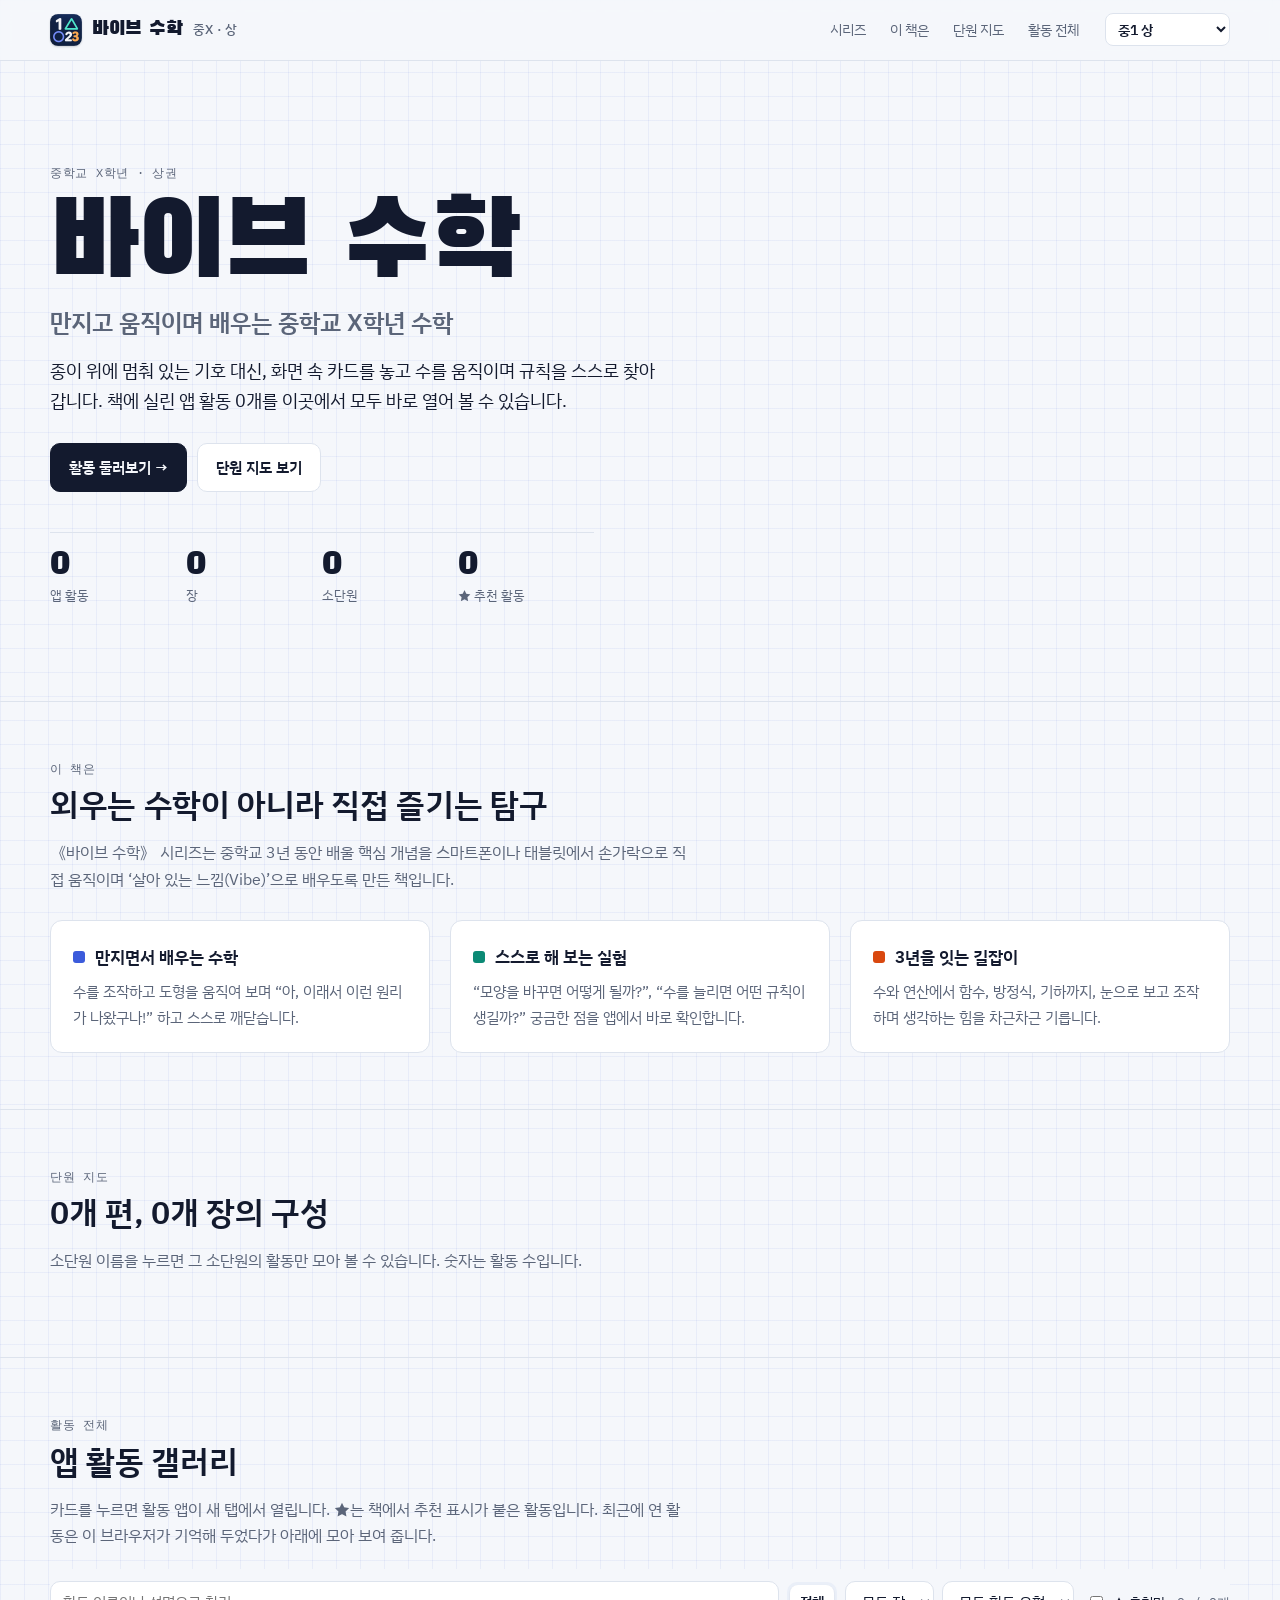
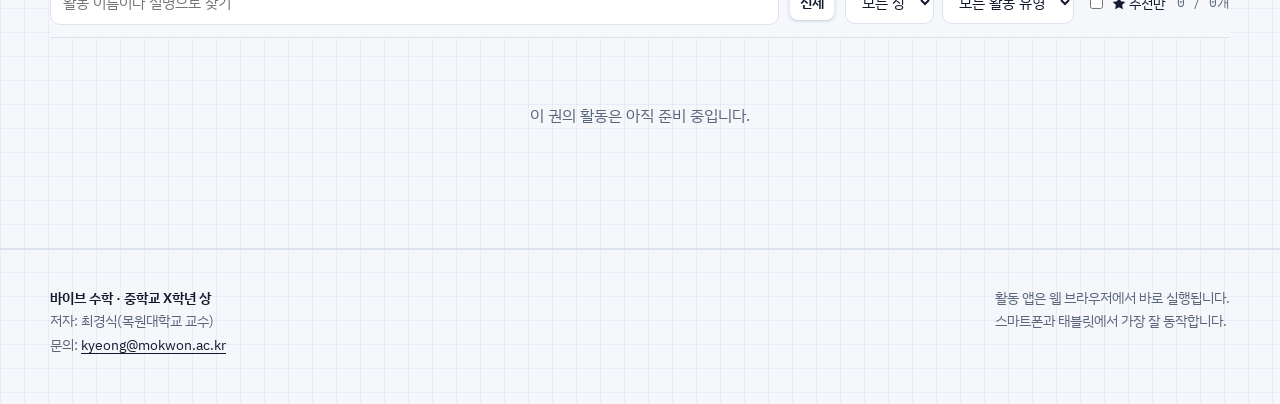
==== _template/index.html @ 747ec1b0 "Add files via upload" ====
<!doctype html>
<html lang="ko" data-volume="gX-Y">
<head>
<meta charset="utf-8">
<meta name="viewport" content="width=device-width, initial-scale=1, viewport-fit=cover">
<title>바이브 수학 중학교 X학년 상·하</title>
<meta name="description" content="《바이브 수학》 중학교 X학년 상·하권의 앱 활동을 단원별로 둘러보고 바로 열어 볼 수 있는 공개 사이트입니다.">
<meta name="author" content="최경식(목원대학교 교수)">
<!--
  ┌─ 새 권 만들기 ───────────────────────────────────────────────
  │ 1) 위 <html data-volume="gX-Y"> 를 이 권의 폴더 이름으로 (예: g1-2)
  │ 2) <title> 과 <meta name="description"> 내용을 이 권에 맞게
  │ 3) 맨 아래 <script id="vm-data"> 의 [ ] 안에 앱 활동 데이터 넣기
  │ 4) assets/series.js 에서 이 권의 status 를 'live' 로, apps·published·fan 채우기
  │ 그 밖의 제목·저자·편 버튼·단원 지도는 자동으로 채워집니다. (자세한 설명: ../README.md)
  └──────────────────────────────────────────────────────────────
-->
<link rel="preconnect" href="https://fonts.googleapis.com">
<link rel="preconnect" href="https://fonts.gstatic.com" crossorigin>
<link rel="stylesheet" href="https://fonts.googleapis.com/css2?family=Black+Han+Sans&family=IBM+Plex+Mono:wght@500&family=IBM+Plex+Sans+KR:wght@400;500;600&display=swap">
<link rel="icon" type="image/png" sizes="64x64" href="../assets/favicon.png">
<link rel="apple-touch-icon" sizes="180x180" href="../assets/apple-touch-icon.png">
<link rel="stylesheet" href="../assets/site.css">
</head>
<body>
<header class="top">
  <div class="wrap">
    <a class="brand" href="../index.html" title="시리즈 전체 보기"><img class="brand-mark" src="../assets/logo.png" alt="" width="32" height="32">바이브 수학<small data-v="short">중X · 상</small></a>
    <nav aria-label="바로가기">
      <a href="../index.html">시리즈</a>
      <a href="#about">이 책은</a>
      <a href="#units">단원 지도</a>
      <a href="#activities" class="keep">활동 전체</a>
    </nav>
    <select id="volSwitch" class="vol" aria-label="다른 권으로 이동"></select>
  </div>
</header>

<main id="top">
  <section class="hero">
    <div class="wrap">
      <div>
        <div class="eyebrow" data-v="eyebrow">중학교 X학년 · 상권</div>
        <h1>바이브 수학<span class="grade" data-v="grade">만지고 움직이며 배우는 중학교 X학년 수학</span></h1>
        <p class="lead">종이 위에 멈춰 있는 기호 대신, 화면 속 카드를 놓고 수를 움직이며 규칙을 스스로 찾아갑니다. 책에 실린 앱 활동 <span data-n="total"></span>개를 이곳에서 모두 바로 열어 볼 수 있습니다.</p>
        <div class="cta">
          <a class="btn primary" href="#activities">활동 둘러보기 →</a>
          <a class="btn" href="#units">단원 지도 보기</a>
        </div>
        <div class="stats">
          <div class="stat"><b data-n="total"></b><span>앱 활동</span></div>
          <div class="stat"><b data-n="chapters"></b><span>장</span></div>
          <div class="stat"><b data-n="sections"></b><span>소단원</span></div>
          <div class="stat"><b data-n="star"></b><span>★ 추천 활동</span></div>
        </div>
      </div>
      <div class="fan" id="fan" aria-hidden="true"></div>
    </div>
  </section>

  <section class="band" id="about">
    <div class="wrap">
      <div class="eyebrow">이 책은</div>
      <h2>외우는 수학이 아니라 직접 즐기는 탐구</h2>
      <p class="intro">《바이브 수학》 시리즈는 중학교 3년 동안 배울 핵심 개념을 스마트폰이나 태블릿에서 손가락으로 직접 움직이며 ‘살아 있는 느낌(Vibe)’으로 배우도록 만든 책입니다.</p>
      <div class="ways">
        <div class="way"><h3><i style="background:var(--p1)"></i>만지면서 배우는 수학</h3><p>수를 조작하고 도형을 움직여 보며 “아, 이래서 이런 원리가 나왔구나!” 하고 스스로 깨닫습니다.</p></div>
        <div class="way"><h3><i style="background:var(--p2)"></i>스스로 해 보는 실험</h3><p>“모양을 바꾸면 어떻게 될까?”, “수를 늘리면 어떤 규칙이 생길까?” 궁금한 점을 앱에서 바로 확인합니다.</p></div>
        <div class="way"><h3><i style="background:var(--p3)"></i>3년을 잇는 길잡이</h3><p>수와 연산에서 함수, 방정식, 기하까지, 눈으로 보고 조작하며 생각하는 힘을 차근차근 기릅니다.</p></div>
      </div>
    </div>
  </section>

  <section class="band" id="units">
    <div class="wrap">
      <div class="eyebrow">단원 지도</div>
      <h2 data-v="parts-summary">편과 장의 구성</h2>
      <p class="intro">소단원 이름을 누르면 그 소단원의 활동만 모아 볼 수 있습니다. 숫자는 활동 수입니다.</p>
      <div class="parts" id="parts"></div>
    </div>
  </section>

  <section class="band" id="activities">
    <div class="wrap">
      <div class="eyebrow">활동 전체</div>
      <h2>앱 활동 갤러리</h2>
      <p class="intro">카드를 누르면 활동 앱이 새 탭에서 열립니다. ★는 책에서 추천 표시가 붙은 활동입니다. 최근에 연 활동은 이 브라우저가 기억해 두었다가 아래에 모아 보여 줍니다.</p>
      <div class="recent" id="recent" hidden></div>
      <div class="filters">
        <input type="search" id="q" placeholder="활동 이름이나 설명으로 찾기" aria-label="활동 찾기">
        <div class="seg" id="partSeg" role="group" aria-label="편"></div>
        <select id="chap" aria-label="장"></select>
        <select id="typeSel" aria-label="활동 유형"></select>
        <label class="toggle"><input type="checkbox" id="starOnly"> ★ 추천만</label>
        <button type="button" class="clear" id="clear" hidden>필터 지우기</button>
        <span class="count" id="count"></span>
      </div>
      <div id="gallery"></div>
    </div>
  </section>
</main>

<nav class="vol-nav" id="volNav" aria-label="다른 권"></nav>

<footer>
  <div class="wrap">
    <div><b data-v="foot-title">바이브 수학 · 중학교 X학년 상</b><br><span data-v="foot-author">저자: 최경식(목원대학교 교수)</span><br>문의: <a data-v="email" href="mailto:kyeong@mokwon.ac.kr">kyeong@mokwon.ac.kr</a></div>
    <div>활동 앱은 웹 브라우저에서 바로 실행됩니다.<br>스마트폰과 태블릿에서 가장 잘 동작합니다.</div>
  </div>
</footer>

<script id="vm-data" type="application/json">[

]</script>
<script src="../assets/series.js"></script>
<script src="../assets/volume.js"></script>
</body>
</html>
---- assets/site.css ----
/* ============================================================
   바이브 수학 — 공통 스타일 (시리즈 허브 + 모든 권 페이지)
   ============================================================ */
/* Layout: one sheet of graph paper — hero, how-it-works, unit map, then a gallery of app screens grouped by section */
:root{
  --paper:#F5F7FB; --grid:rgba(59,91,219,.07); --card:#FFFFFF; --ink:#131A2E; --muted:#5B6579; --line:#DDE3ED;
  --p1:#3B5BDB; --p2:#0B8A75; --p3:#D9480F; --star:#C98A00; --chip:#EAEFF8;
  --display:"Black Han Sans","Apple SD Gothic Neo","Malgun Gothic",sans-serif;
  --body:"IBM Plex Sans KR","Apple SD Gothic Neo","Malgun Gothic",system-ui,sans-serif;
  --mono:"IBM Plex Mono",ui-monospace,"SFMono-Regular",Menlo,monospace;
  --r:12px;
}
@media (prefers-color-scheme: dark){:root:not([data-theme="light"]){
  --paper:#0D1220; --grid:rgba(125,149,255,.07); --card:#161D30; --ink:#E9EDF6; --muted:#9AA4B9; --line:#273149;
  --p1:#8299FF; --p2:#3CCBB0; --p3:#FF8F57; --star:#FFC53D; --chip:#1E2740; color-scheme:dark;
}}
:root[data-theme="dark"]{
  --paper:#0D1220; --grid:rgba(125,149,255,.07); --card:#161D30; --ink:#E9EDF6; --muted:#9AA4B9; --line:#273149;
  --p1:#8299FF; --p2:#3CCBB0; --p3:#FF8F57; --star:#FFC53D; --chip:#1E2740; color-scheme:dark;
}
body{background:var(--paper);color:var(--ink);font-family:var(--body);font-size:16px;line-height:1.65;
  background-image:linear-gradient(var(--grid) 1px,transparent 1px),linear-gradient(90deg,var(--grid) 1px,transparent 1px);background-size:24px 24px;}
.wrap{max-width:1180px;margin:0 auto;padding-left:max(16px,env(safe-area-inset-left,0px));padding-right:max(16px,env(safe-area-inset-right,0px));}
a{color:inherit}
:focus-visible{outline:2px solid var(--p1);outline-offset:2px;border-radius:4px}
h1,h2,h3{text-wrap:balance;margin:0}
.eyebrow{font-family:var(--mono);font-size:.78rem;letter-spacing:.06em;color:var(--muted);text-transform:uppercase}

/* top bar */
.top{position:sticky;top:env(safe-area-inset-top,0px);z-index:20;background:color-mix(in srgb,var(--paper) 88%,transparent);backdrop-filter:blur(8px);border-bottom:1px solid var(--line)}
body::before{content:"";position:fixed;inset:0 0 auto;height:env(safe-area-inset-top,0px);z-index:21;background:var(--paper)}
.top .wrap{display:flex;align-items:center;gap:16px;padding-block:12px}
.brand{font-family:var(--display);font-size:1.25rem;text-decoration:none;letter-spacing:.01em;display:inline-flex;align-items:center;gap:10px}
.brand-mark{width:32px;height:32px;border-radius:8px;flex:none;box-shadow:0 1px 2px rgba(19,26,46,.18)}
.brand small{font-family:var(--body);font-size:.8rem;color:var(--muted);font-weight:500}
.top nav{margin-left:auto;display:flex;gap:4px;flex-wrap:wrap}
.top nav a{text-decoration:none;font-size:.9rem;padding:6px 10px;border-radius:8px;color:var(--muted)}
.top nav a:hover{color:var(--ink);background:var(--chip)}

/* hero */
.hero .wrap{display:grid;grid-template-columns:minmax(0,1.1fr) minmax(0,.9fr);gap:48px;align-items:center;padding-block:64px 56px}
.hero h1{font-family:var(--display);font-weight:400;font-size:clamp(3.4rem,9vw,6.6rem);line-height:.95;letter-spacing:-.01em;margin-top:14px}
.hero h1 .grade{display:block;font-family:var(--body);font-weight:600;font-size:clamp(1.1rem,2.4vw,1.5rem);letter-spacing:0;margin-top:14px;color:var(--muted)}
.lead{font-size:1.12rem;max-width:34em;margin:22px 0 0}
.cta{display:flex;gap:10px;flex-wrap:wrap;margin-top:28px}
.btn{display:inline-flex;align-items:center;gap:8px;text-decoration:none;font-weight:600;font-size:.95rem;padding:11px 18px;border-radius:10px;border:1px solid var(--line);background:var(--card)}
.btn.primary{background:var(--ink);color:var(--paper);border-color:var(--ink)}
.btn:hover{transform:translateY(-1px)}
.stats{display:grid;grid-template-columns:repeat(4,minmax(0,1fr));gap:0;margin-top:40px;border-top:1px solid var(--line);max-width:34rem}
.stat{padding:14px 12px 0 0}
.stat b{display:block;font-family:var(--display);font-weight:400;font-size:2.1rem;line-height:1;font-variant-numeric:tabular-nums}
.stat span{font-size:.82rem;color:var(--muted)}
.fan{position:relative;height:520px;max-width:100%}
.fan figure{position:absolute;margin:0;width:56%;max-width:250px;aspect-ratio:360/511;border-radius:22px;overflow:hidden;background:var(--card);border:6px solid var(--card);box-shadow:0 1px 0 var(--line),0 18px 40px rgba(19,26,46,.16)}
.fan img{width:100%;height:100%;object-fit:cover;object-position:top;display:block}
.fan figure:nth-child(1){left:2%;top:46px;transform:rotate(-7deg)}
.fan figure:nth-child(2){left:24%;top:0;z-index:2}
.fan figure:nth-child(3){left:46%;top:58px;transform:rotate(6deg)}
.fan figcaption{position:absolute;left:0;right:0;bottom:0;padding:22px 10px 8px;font-size:.75rem;font-weight:600;background:linear-gradient(transparent,var(--card) 55%)}

/* sections */
.band{padding-block:56px;border-top:1px solid var(--line)}
.band h2{font-size:clamp(1.5rem,3vw,2rem);font-weight:600;letter-spacing:-.01em}
.band .intro{color:var(--muted);max-width:40em;margin:8px 0 0}
.ways{display:grid;grid-template-columns:repeat(3,minmax(0,1fr));gap:20px;margin-top:28px}
.way{background:var(--card);border:1px solid var(--line);border-radius:var(--r);padding:22px}
.way h3{font-size:1.08rem;font-weight:600;display:flex;align-items:center;gap:10px}
.way h3 i{width:12px;height:12px;border-radius:3px;flex:none}
.way p{margin:8px 0 0;color:var(--muted);font-size:.95rem}

/* unit map */
.parts{display:grid;grid-template-columns:repeat(3,minmax(0,1fr));gap:20px;margin-top:28px}
.part{border-top:4px solid var(--pc);padding-top:14px;min-width:0}
.part > .eyebrow{color:var(--pc)}
.part h3{font-size:1.2rem;font-weight:600;margin:2px 0 12px}
.chap{background:var(--card);border:1px solid var(--line);border-radius:var(--r);padding:14px 16px;margin-bottom:12px}
.chap h4{margin:0 0 6px;font-size:1rem;font-weight:600;display:flex;justify-content:space-between;gap:8px}
.chap h4 span,.sec .n{font-family:var(--mono);font-size:.8rem;color:var(--muted);font-weight:500}
.sec{display:flex;justify-content:space-between;gap:10px;width:100%;text-align:left;background:none;border:0;border-top:1px dashed var(--line);padding:7px 0;font:inherit;font-size:.92rem;color:var(--ink);cursor:pointer}
.sec:hover .t{color:var(--pc);text-decoration:underline;text-underline-offset:3px}

/* gallery */
.filters{position:sticky;top:calc(env(safe-area-inset-top,0px) + 53px);z-index:10;background:var(--paper);padding-block:12px;border-bottom:1px solid var(--line);margin-top:20px;display:flex;flex-wrap:wrap;gap:8px;align-items:center}
.filters input[type=search],.filters select{font:inherit;font-size:.92rem;color:var(--ink);background:var(--card);border:1px solid var(--line);border-radius:10px;padding:9px 12px;min-width:0}
.filters input[type=search]{flex:1 1 220px}
.seg{display:inline-flex;background:var(--chip);border-radius:10px;padding:3px;gap:2px;flex-wrap:wrap}
.seg button{font:inherit;font-size:.86rem;border:0;background:none;color:var(--muted);padding:6px 10px;border-radius:8px;cursor:pointer}
.seg button[aria-pressed=true]{background:var(--card);color:var(--ink);font-weight:600;box-shadow:0 1px 2px rgba(19,26,46,.12)}
.toggle{display:inline-flex;align-items:center;gap:6px;font-size:.9rem;cursor:pointer;padding:6px 4px}
.count{margin-left:auto;font-family:var(--mono);font-size:.82rem;color:var(--muted)}
.clear{font:inherit;font-size:.85rem;border:1px solid var(--line);background:var(--card);color:var(--ink);border-radius:999px;padding:5px 12px;cursor:pointer}
.group{margin-top:36px}
.group-h{display:flex;align-items:baseline;gap:10px;flex-wrap:wrap;padding-bottom:10px;border-bottom:2px solid var(--pc)}
.group-h h3{font-size:1.15rem;font-weight:600}
.group-h .eyebrow{color:var(--pc)}
.group-h .n{font-family:var(--mono);font-size:.8rem;color:var(--muted);margin-left:auto}
.cards{display:grid;grid-template-columns:repeat(auto-fill,minmax(min(100%,220px),1fr));gap:18px;margin-top:18px}
.card{display:flex;flex-direction:column;background:var(--card);border:1px solid var(--line);border-radius:var(--r);overflow:hidden;text-decoration:none;color:inherit;transition:transform .15s ease,box-shadow .15s ease}
.card:hover{transform:translateY(-3px);box-shadow:0 12px 28px rgba(19,26,46,.12)}
.shot{aspect-ratio:4/3.4;overflow:hidden;background:var(--chip);border-bottom:1px solid var(--line)}
.shot img{width:100%;height:100%;object-fit:cover;object-position:top;display:block}
.body{padding:14px 16px 16px;display:flex;flex-direction:column;gap:6px;flex:1}
.meta{display:flex;gap:8px;align-items:center;font-family:var(--mono);font-size:.74rem;color:var(--muted)}
.meta .star{color:var(--star);font-family:var(--body);font-weight:600;margin-left:auto}
.card h4{margin:0;font-size:1.02rem;font-weight:600;line-height:1.4}
.card p{margin:0;font-size:.86rem;color:var(--muted);line-height:1.6}
.foot{margin-top:auto;padding-top:8px;display:flex;justify-content:space-between;align-items:center;gap:8px;font-size:.8rem}
.tag{display:inline-flex;align-items:center;gap:6px;color:var(--muted)}
.tag i{width:8px;height:8px;border-radius:50%;background:var(--pc)}
.open{font-weight:600;color:var(--pc);white-space:nowrap}
.empty{padding:48px 0;color:var(--muted);text-align:center}
footer{border-top:1px solid var(--line);padding-block:36px 48px;color:var(--muted);font-size:.88rem}
footer .wrap{display:flex;flex-wrap:wrap;gap:12px 32px;justify-content:space-between}
footer b{color:var(--ink);font-weight:600}
footer a{color:var(--ink);text-underline-offset:3px}

@media (max-width:900px){
  .hero .wrap{grid-template-columns:1fr;gap:24px;padding-block:40px 32px}
  .fan{height:380px;max-width:460px}
  .ways,.parts{grid-template-columns:1fr}
}
@media (max-width:560px){
  .top nav a:not(.keep){display:none}
  .stats{grid-template-columns:repeat(2,minmax(0,1fr))}
  .fan{height:300px}
  .filters{position:static}
}
@media (prefers-reduced-motion:no-preference){
  .hero h1,.lead,.cta,.stats{animation:rise .6s cubic-bezier(.2,.7,.2,1) both}
  .lead{animation-delay:.06s}.cta{animation-delay:.12s}.stats{animation-delay:.18s}
  .fan figure{animation:drop .7s cubic-bezier(.2,.7,.2,1) both}
  .fan figure:nth-child(2){animation-delay:.1s}.fan figure:nth-child(3){animation-delay:.2s}
  @keyframes rise{from{opacity:.001;transform:translateY(10px)}}
  @keyframes drop{from{opacity:.001;translate:0 18px}}
}
@media (prefers-reduced-motion:reduce){.card,.btn{transition:none}.card:hover,.btn:hover{transform:none}}

/* 기본 리셋 */
html{scroll-behavior:smooth}body{margin:0}img{max-width:100%}[hidden]{display:none!important}

/* ============================================================
   시리즈 확장 — 허브 페이지와 권 전환 UI
   (위쪽은 원래 중1 상 페이지의 스타일을 그대로 옮긴 것이고, 여기부터가 추가분입니다)
   ============================================================ */
/* 네 번째 편 색 (편이 4개인 권을 위해) */
:root{--p4:#7048E8}
@media (prefers-color-scheme: dark){:root:not([data-theme="light"]){--p4:#B197FC}}
:root[data-theme="dark"]{--p4:#B197FC}

/* 단원 지도 열 수 = 편 수 (volume.js 가 --cols 를 넣음) */
.parts{grid-template-columns:repeat(var(--cols,3),minmax(0,1fr))}
@media (max-width:900px){.parts{grid-template-columns:1fr}}

/* 상단 바: 권 전환 선택 상자 */
.top select.vol{font:inherit;font-size:.85rem;font-weight:600;color:var(--ink);background:var(--card);border:1px solid var(--line);border-radius:8px;padding:5px 8px;max-width:9.5rem;flex:none}

@media (max-width:560px){
  .top .wrap{gap:10px}
  .brand small{display:none}            /* 좁은 화면에선 선택 상자가 권 이름을 대신함 */
  .top nav a.keep{white-space:nowrap;padding-inline:6px}
  .top select.vol{max-width:7rem;font-size:.8rem;padding:4px 6px}
}

/* 권 페이지 아래: 이전/다음 권 */
.vol-nav{border-top:1px solid var(--line);font-size:.92rem}
.vol-nav .wrap{display:flex;justify-content:space-between;align-items:center;gap:12px 24px;flex-wrap:wrap;padding-block:20px}
.vol-nav a{text-decoration:none;font-weight:600;color:var(--p1)}
.vol-nav a:hover{text-decoration:underline;text-underline-offset:3px}
.vol-nav .home{color:var(--muted);font-weight:500}
.vol-nav .off{color:var(--muted)}

/* 최근에 연 활동: 갤러리 카드 표시 + 갤러리 위의 가로 카드 줄 */
.card{position:relative}
.card.recent::before,.card.last::before{position:absolute;top:10px;left:10px;z-index:1;font-family:var(--mono);font-size:.7rem;letter-spacing:.04em;padding:3px 9px;border-radius:999px;box-shadow:0 1px 3px rgba(19,26,46,.18)}
.card.recent::before{content:"최근 연 활동";background:var(--card);color:var(--ink);border:1px solid var(--line)}
.card.last{border-color:var(--pc);box-shadow:0 0 0 3px var(--pc),0 12px 28px rgba(19,26,46,.12)}
.card.last::before{content:"마지막으로 연 활동";background:var(--pc);color:var(--paper)}
.card.focus{animation:focusPulse 1.1s ease-out}
@keyframes focusPulse{0%{box-shadow:0 0 0 0 color-mix(in srgb,var(--pc) 65%,transparent)}100%{box-shadow:0 0 0 22px transparent}}

.recent{margin-top:20px;padding:12px 14px 8px;border:1px solid var(--line);border-left:4px solid var(--p1);border-radius:var(--r);background:var(--card)}
.recent-h{display:flex;flex-wrap:wrap;align-items:center;gap:6px 12px;font-size:.9rem;margin-bottom:10px}
.recent-h .ic{font-family:var(--mono);color:var(--p1);font-weight:600}
.recent-h b{font-weight:600}
.recent-h .n{color:var(--muted);font-family:var(--mono);font-size:.76rem}
.recent-h .sp{margin-left:auto}
.recent-h button.forget{font:inherit;font-size:.85rem;border:0;background:none;color:var(--muted);text-decoration:underline;text-underline-offset:3px;padding:4px;cursor:pointer}
.recent-h button.forget:hover{color:var(--ink)}
/* 가로로 나열되는 작은 카드들: 넘치면 옆으로 스크롤 */
.recent-row{display:flex;gap:12px;overflow-x:auto;overscroll-behavior-x:contain;scroll-snap-type:x proximity;padding:3px 3px 10px;scrollbar-width:thin}
.mini{flex:0 0 250px;scroll-snap-align:start;display:flex;gap:10px;min-width:0;background:var(--paper);border:1px solid var(--line);border-left:3px solid var(--pc);border-radius:10px;padding:8px;cursor:pointer;transition:transform .15s ease,box-shadow .15s ease}
.mini:hover{transform:translateY(-2px);box-shadow:0 8px 18px rgba(19,26,46,.10)}
.mshot{flex:none;width:64px;aspect-ratio:360/511;border-radius:6px;overflow:hidden;background:var(--chip)}
.mshot img{width:100%;height:100%;object-fit:cover;object-position:top;display:block}
.mbody{display:flex;flex-direction:column;gap:3px;min-width:0;flex:1}
.mbody .meta{display:flex;justify-content:space-between;gap:6px;font-family:var(--mono);font-size:.7rem;color:var(--muted)}
.mbody h4{margin:0;font-size:.9rem;font-weight:600;line-height:1.35;display:-webkit-box;-webkit-line-clamp:2;-webkit-box-orient:vertical;overflow:hidden}
.mfoot{margin-top:auto;display:flex;justify-content:space-between;align-items:center;gap:6px}
.mfoot .open{font-size:.78rem;font-weight:600;color:var(--pc);text-decoration:none;white-space:nowrap}
.mfoot .open:hover{text-decoration:underline;text-underline-offset:3px}
.mfoot .x{font:inherit;font-size:1.05rem;line-height:1;border:0;background:none;color:var(--muted);cursor:pointer;padding:2px 7px;border-radius:6px}
.mfoot .x:hover{background:var(--chip);color:var(--ink)}
@media (max-width:560px){.mini{flex-basis:220px}}
@media (prefers-reduced-motion:reduce){.mini{transition:none}.mini:hover{transform:none}.card.focus{animation:none}}

.hero .again{display:inline-flex;align-items:center;gap:8px;margin-top:14px;font-size:.9rem;color:var(--muted);text-decoration:none}
.hero .again b{color:var(--ink);font-weight:600;text-decoration:underline;text-underline-offset:3px}
.hero .again:hover b{color:var(--p1)}

/* 허브: 학년별 행 × (상·하) 카드 */
.vols{display:grid;gap:24px;margin-top:28px}
.yr{display:grid;grid-template-columns:minmax(0,.55fr) minmax(0,1fr) minmax(0,1fr);gap:20px;align-items:stretch;border-top:4px solid var(--pc);padding-top:16px}
.yr .gh .eyebrow{color:var(--pc)}
.yr .gh h3{font-size:1.35rem;font-weight:600;margin:2px 0 6px}
.yr .gh p{margin:0;color:var(--muted);font-size:.9rem}
.vol{display:flex;flex-direction:column;gap:10px;background:var(--card);border:1px solid var(--line);border-radius:var(--r);padding:20px 22px;text-decoration:none;color:inherit;min-width:0;transition:transform .15s ease,box-shadow .15s ease}
a.vol:hover{transform:translateY(-3px);box-shadow:0 12px 28px rgba(19,26,46,.12)}
.vol.planned{border-style:dashed;background:transparent}
.vol .head{display:flex;justify-content:space-between;align-items:center;gap:10px}
.vol h3{font-size:1.15rem;font-weight:600}
.vol .parts-list{display:flex;flex-wrap:wrap;gap:6px}
.vol .parts-list span{font-size:.8rem;background:var(--chip);border-radius:6px;padding:3px 8px;color:var(--muted)}
.vol.planned .parts-list span{background:transparent;border:1px dashed var(--line)}
.vol .meta{font-family:var(--mono);font-size:.76rem;color:var(--muted)}
.vol .go{margin-top:auto;padding-top:6px;font-weight:600;color:var(--pc);font-size:.92rem}
.vol.planned .go{color:var(--muted);font-weight:500}
.status{display:inline-flex;align-items:center;gap:6px;flex:none;font-family:var(--mono);font-size:.72rem;letter-spacing:.04em;padding:3px 9px;border-radius:999px;background:var(--chip);color:var(--muted)}
.status i{width:7px;height:7px;border-radius:50%;background:currentColor}
.status.live{background:color-mix(in srgb,var(--p2) 14%,transparent);color:var(--p2)}
@media (max-width:900px){
  .yr{grid-template-columns:1fr}
  .yr .gh{display:flex;align-items:baseline;gap:12px;flex-wrap:wrap}
  .yr .gh h3{margin:0}
}
@media (prefers-reduced-motion:reduce){.vol{transition:none}a.vol:hover{transform:none}}

/* 활동 유형 색: 조작·시각 실험(파랑) · 개념 판별·퀴즈(초록) · 수리소(주황) · 게임·챌린지(보라) — volume.js 의 TYPE_ORDER 순서 */
:root{--t1:#3B5BDB;--t2:#0B8A75;--t3:#D9480F;--t4:#7048E8}
@media (prefers-color-scheme: dark){:root:not([data-theme="light"]){--t1:#8299FF;--t2:#3CCBB0;--t3:#FF8F57;--t4:#B197FC}}
:root[data-theme="dark"]{--t1:#8299FF;--t2:#3CCBB0;--t3:#FF8F57;--t4:#B197FC}
.card[data-type=t1] .tag i{background:var(--t1)} .card[data-type=t2] .tag i{background:var(--t2)} .card[data-type=t3] .tag i{background:var(--t3)} .card[data-type=t4] .tag i{background:var(--t4)}
.card[data-type] .tag{color:var(--ink);font-weight:500}
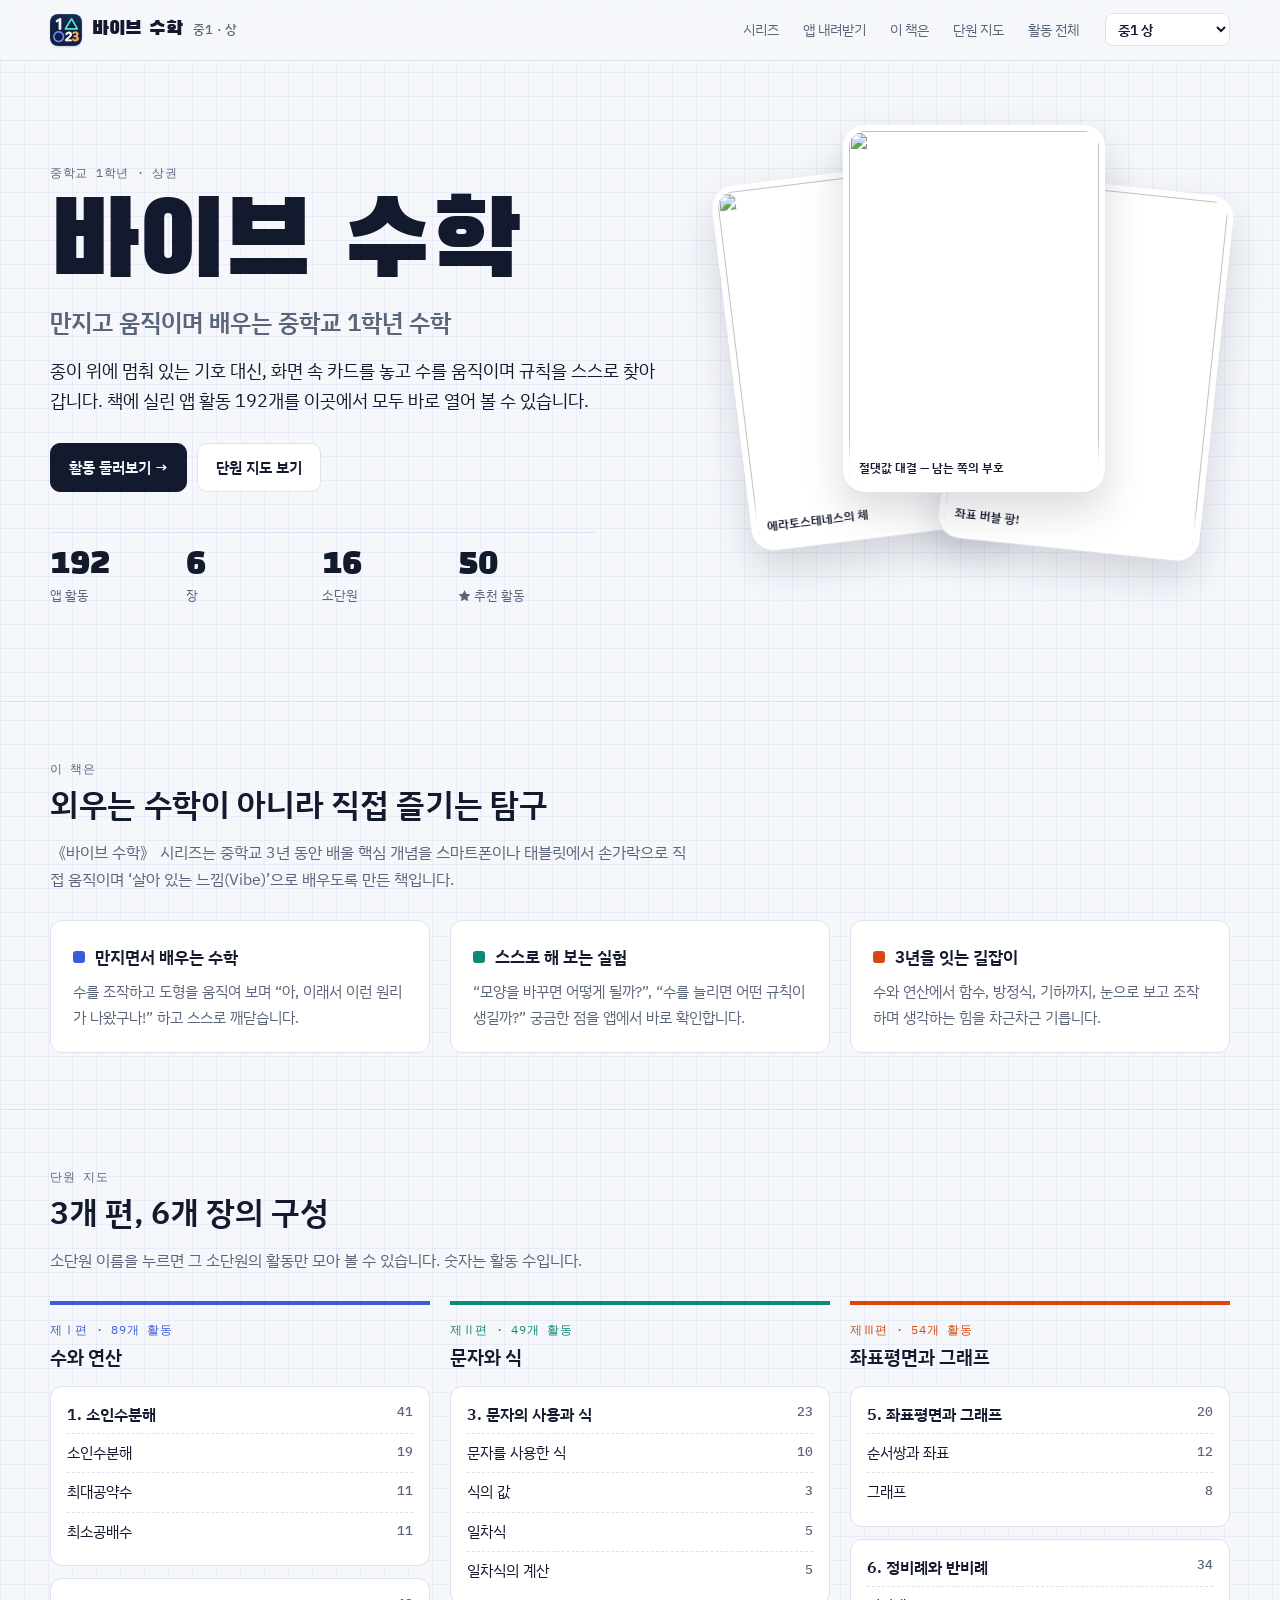
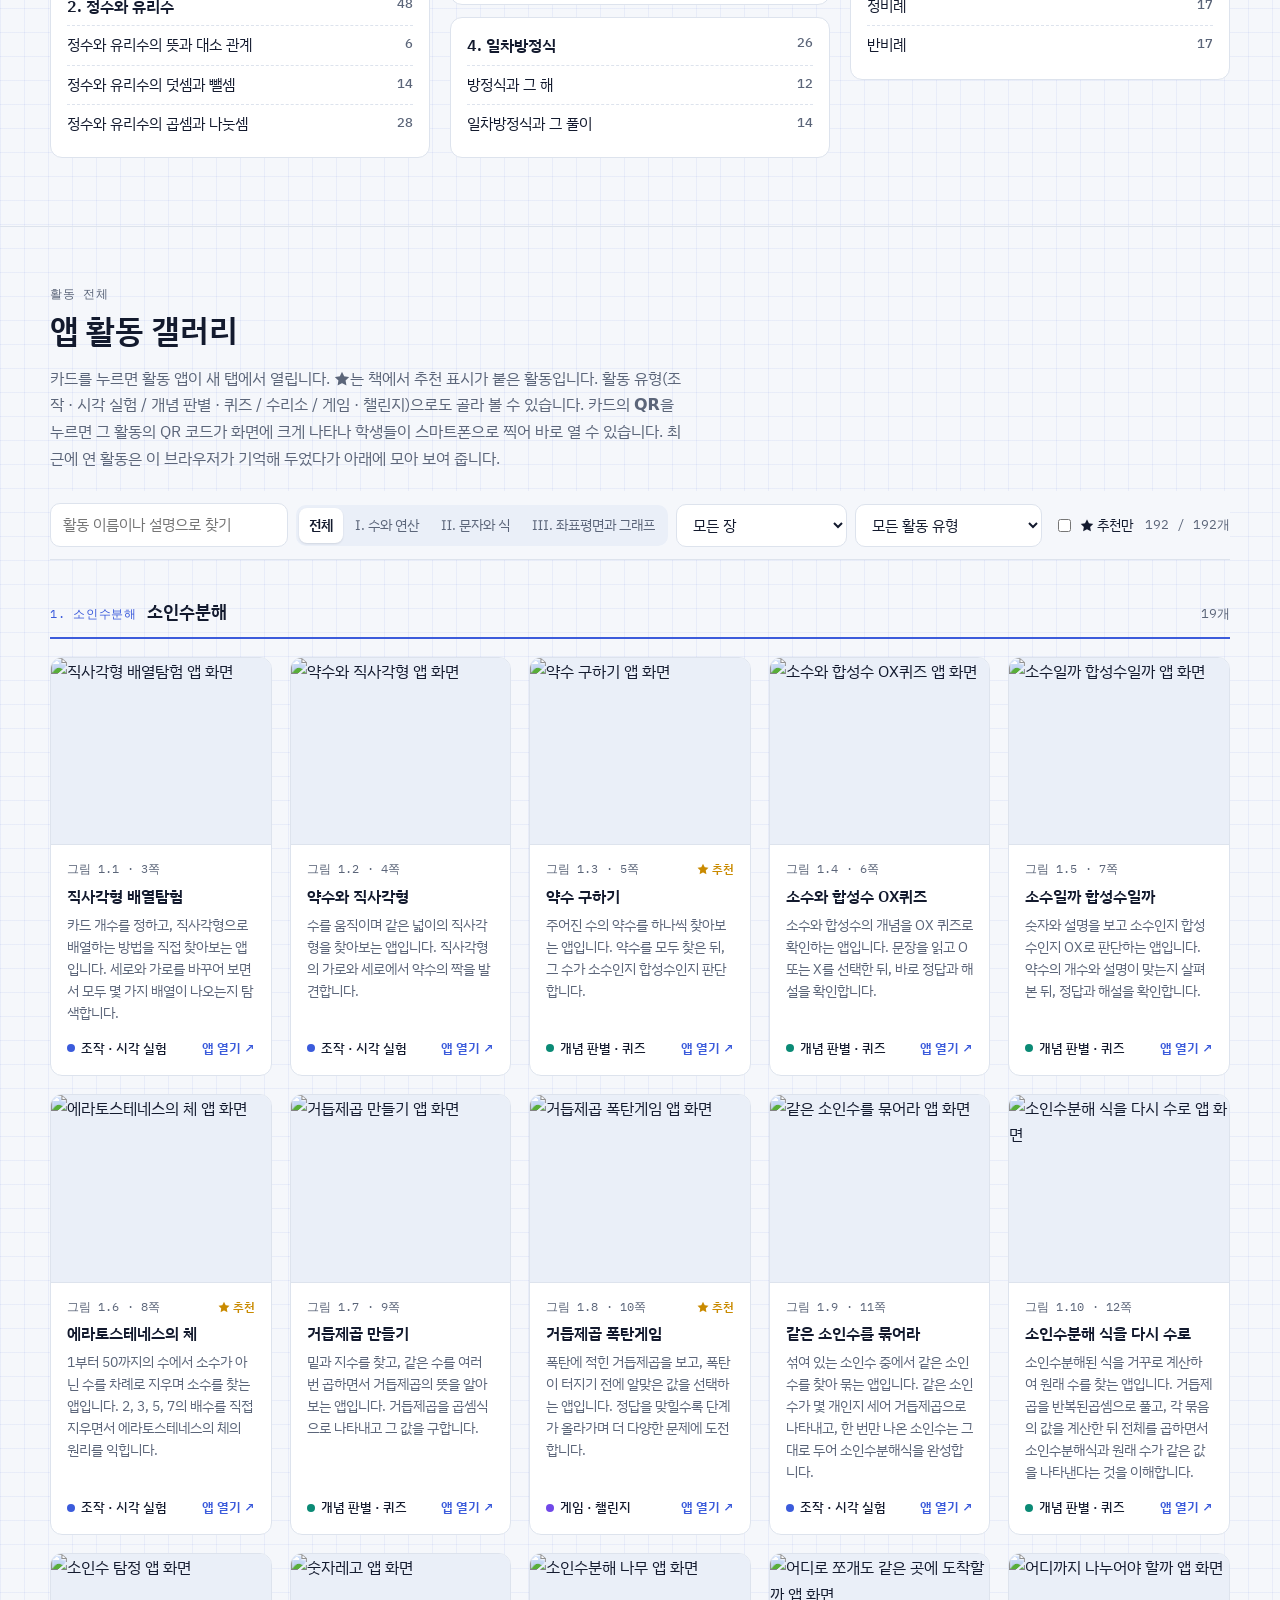
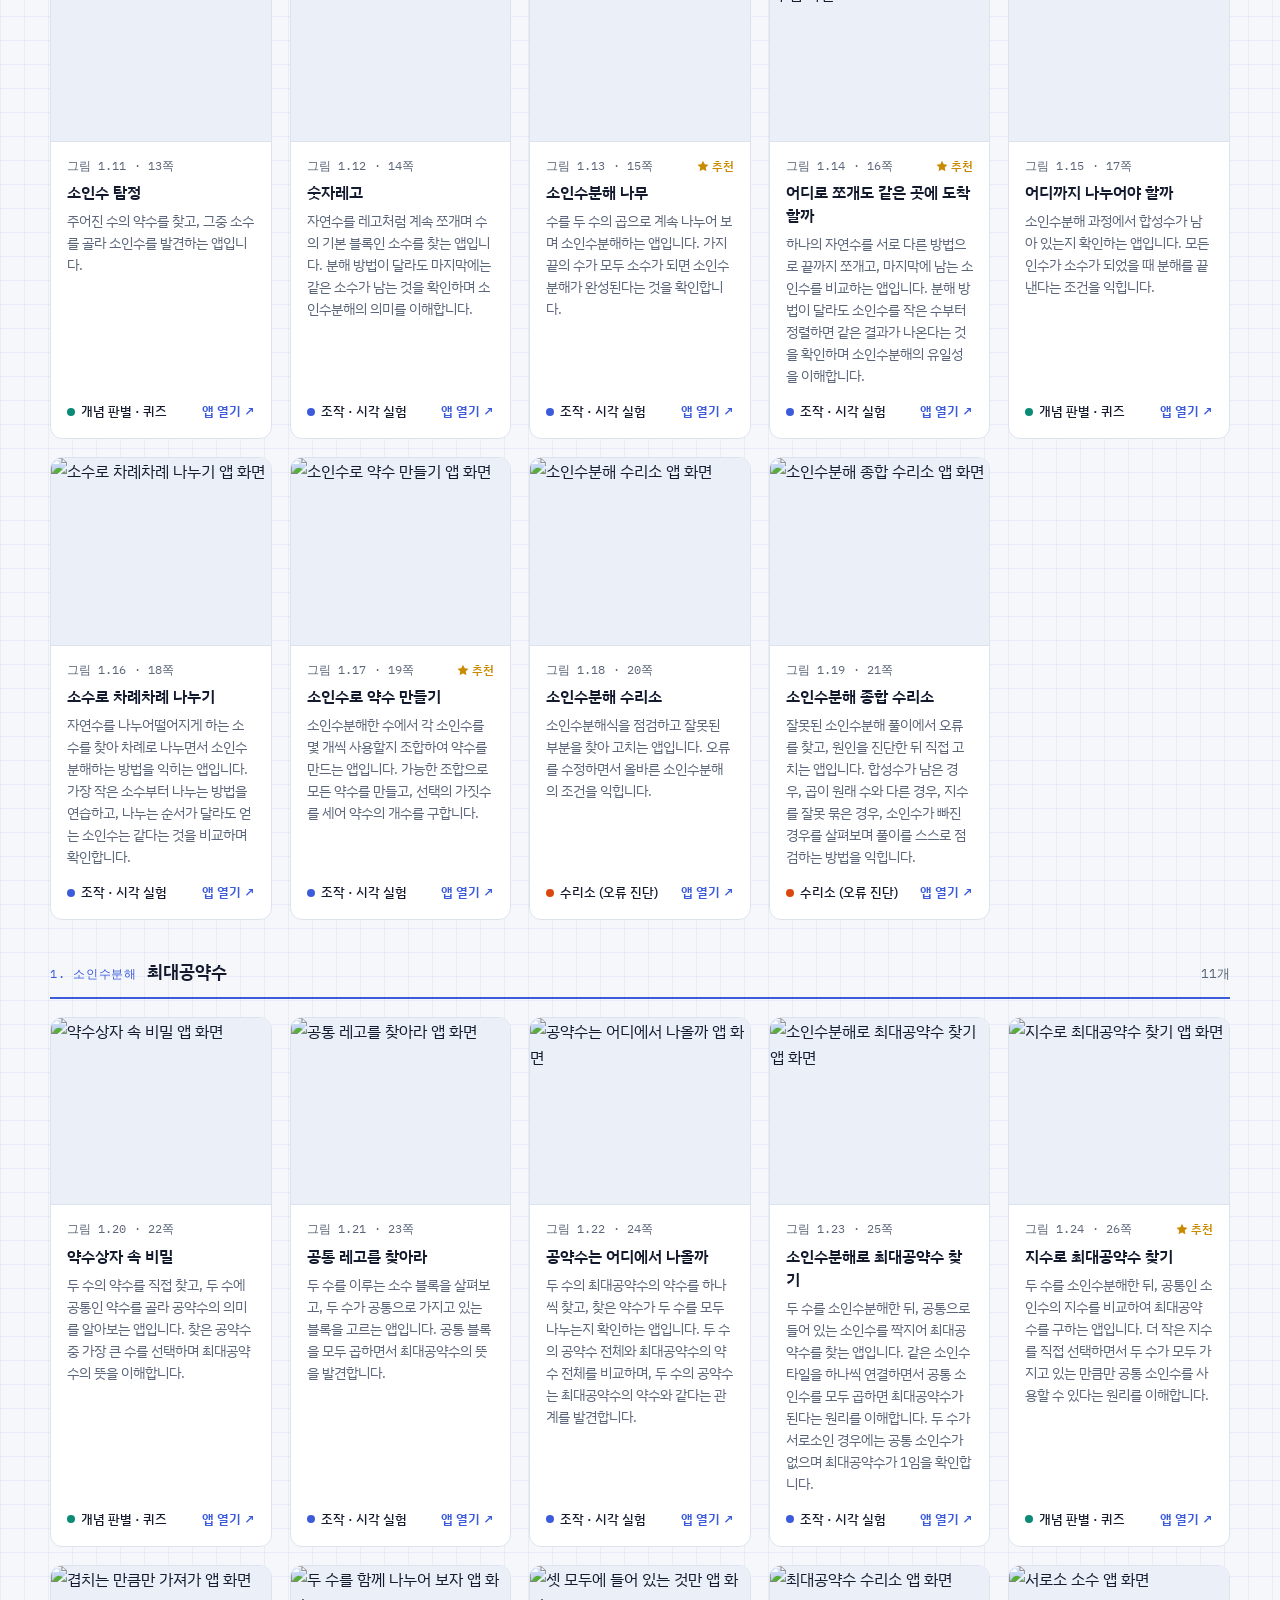
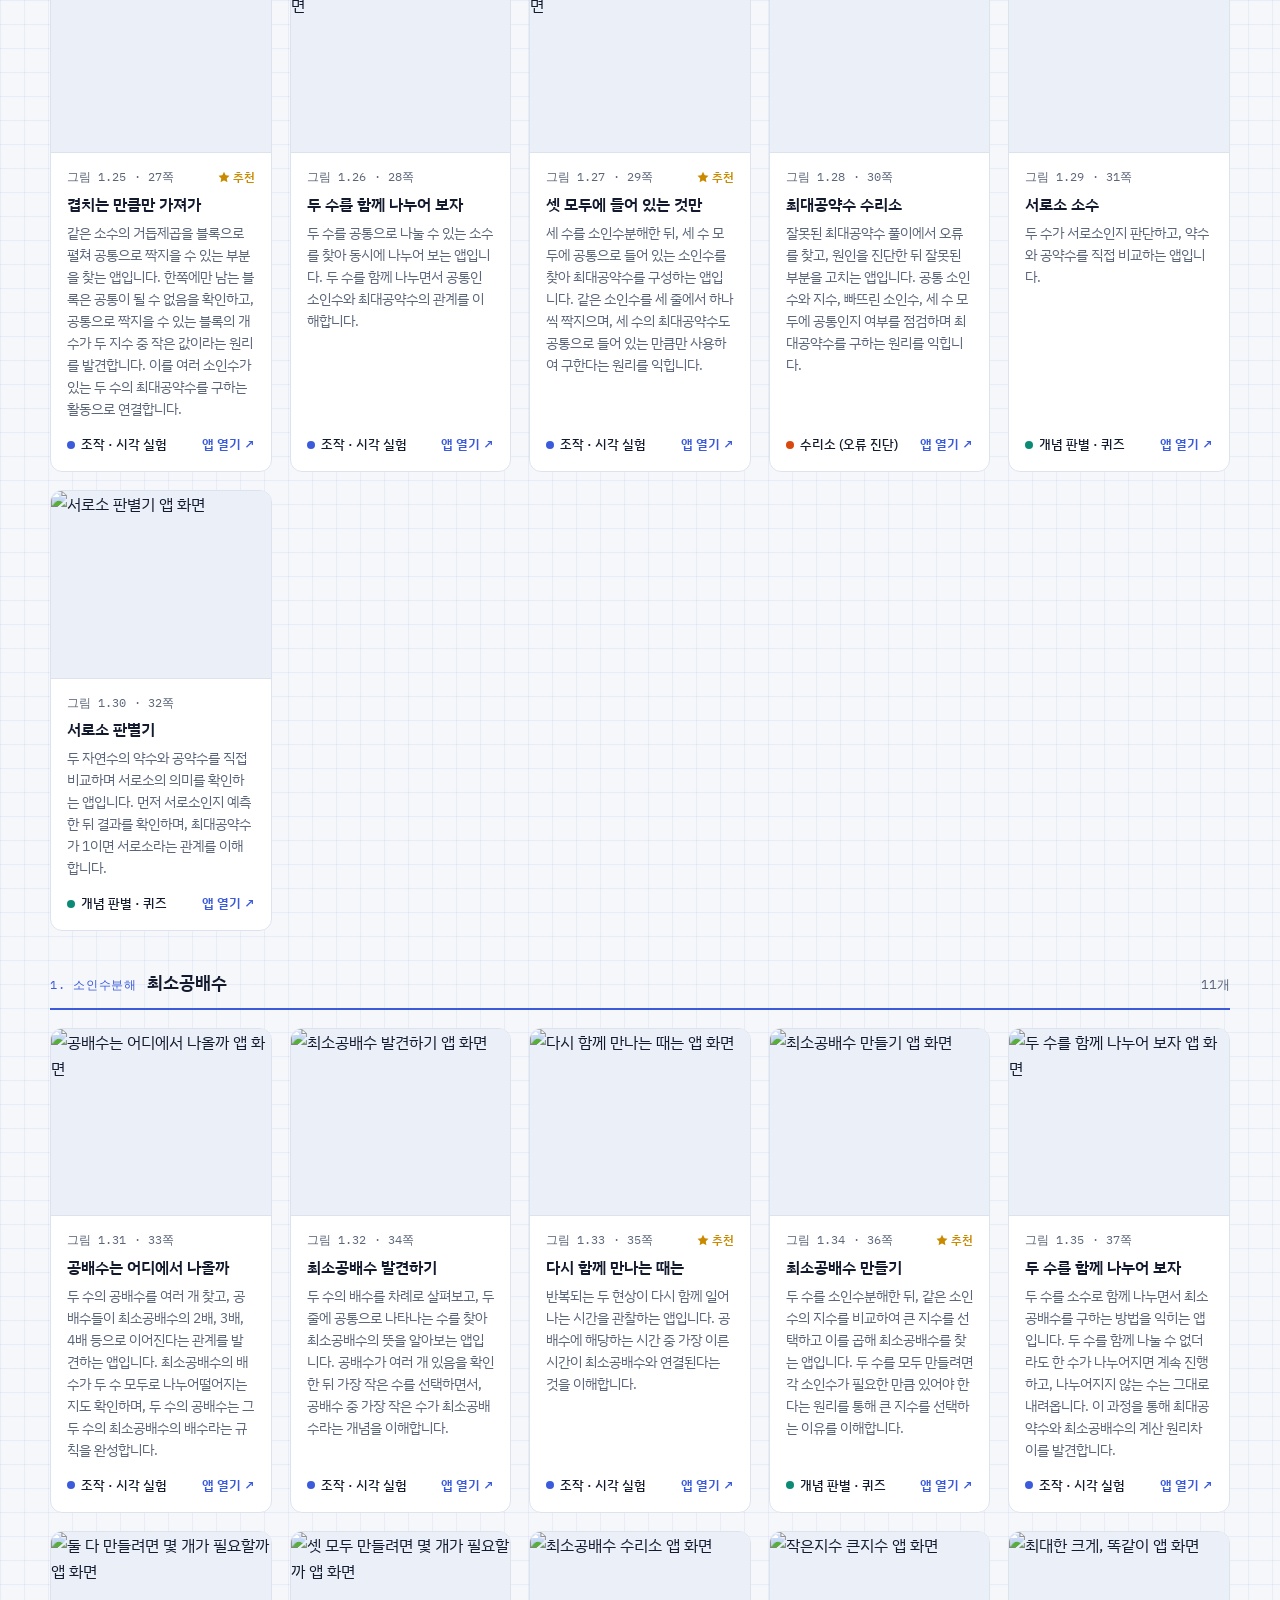
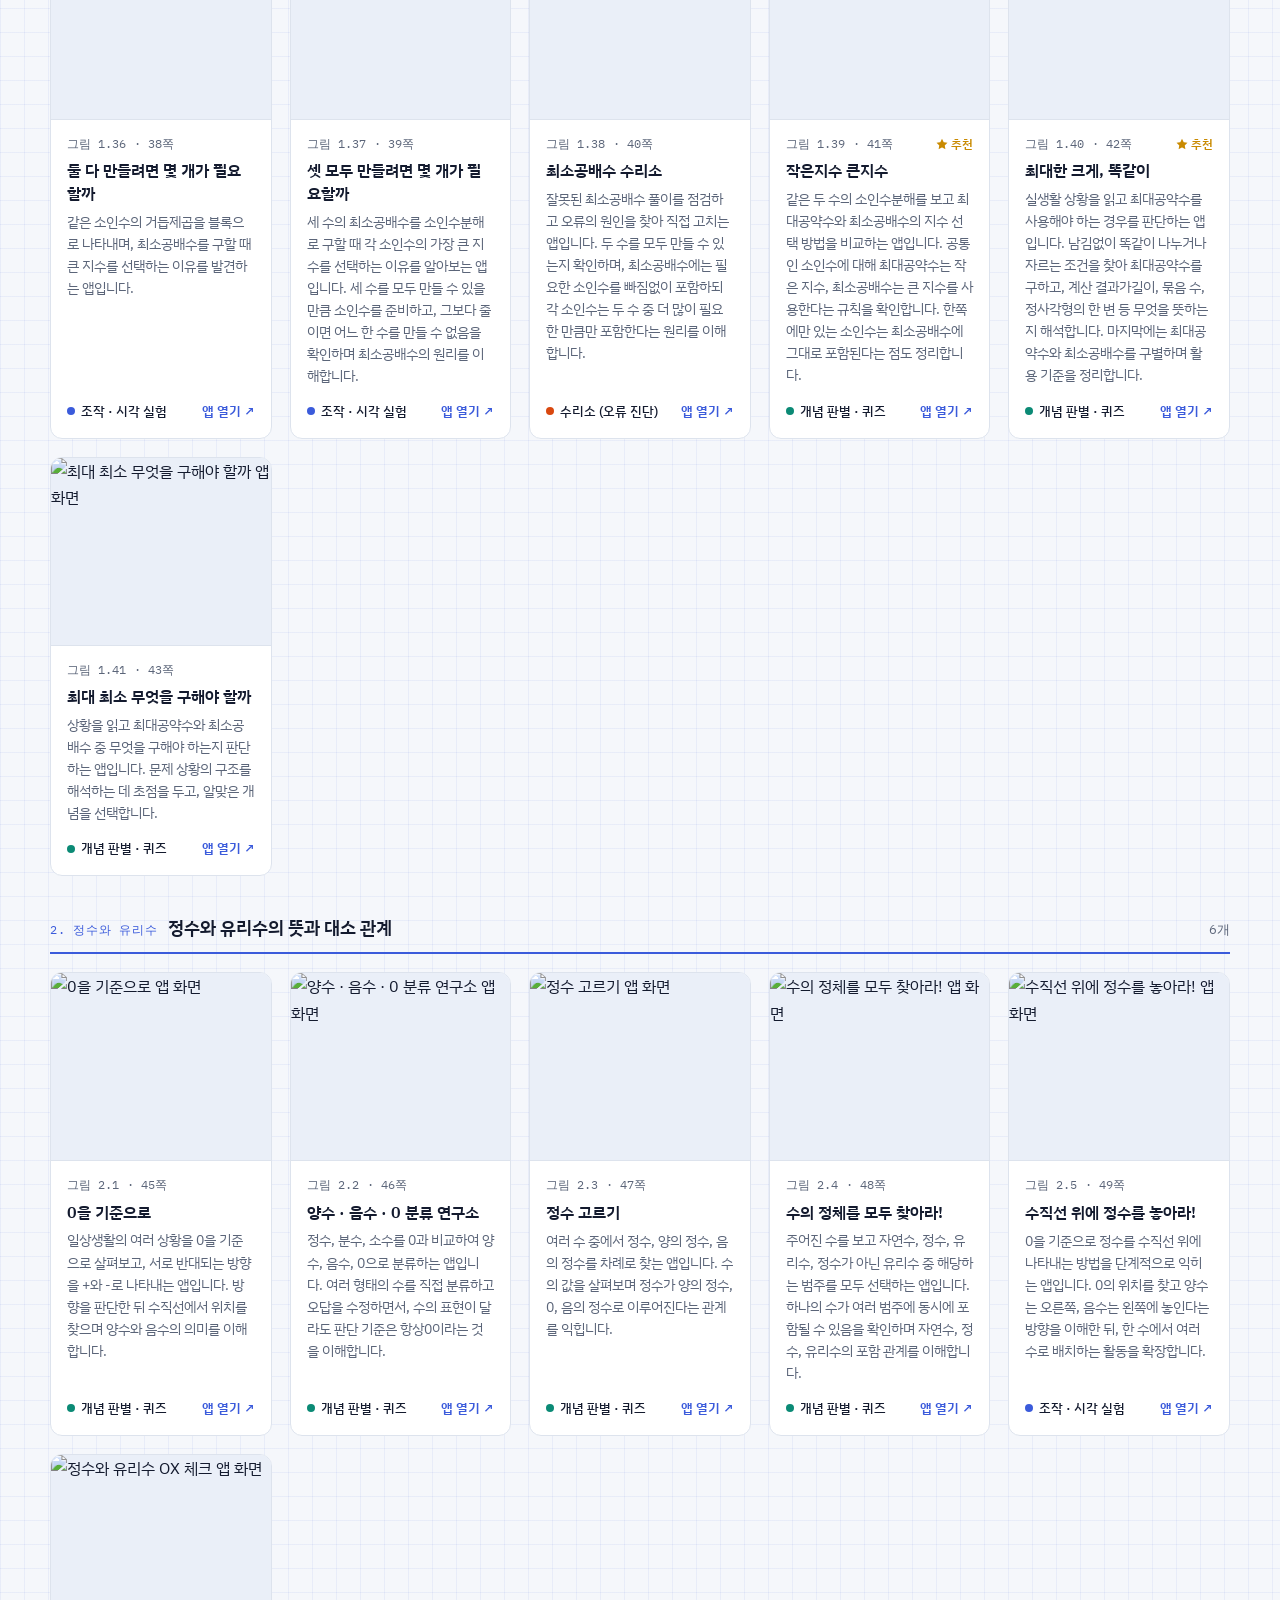
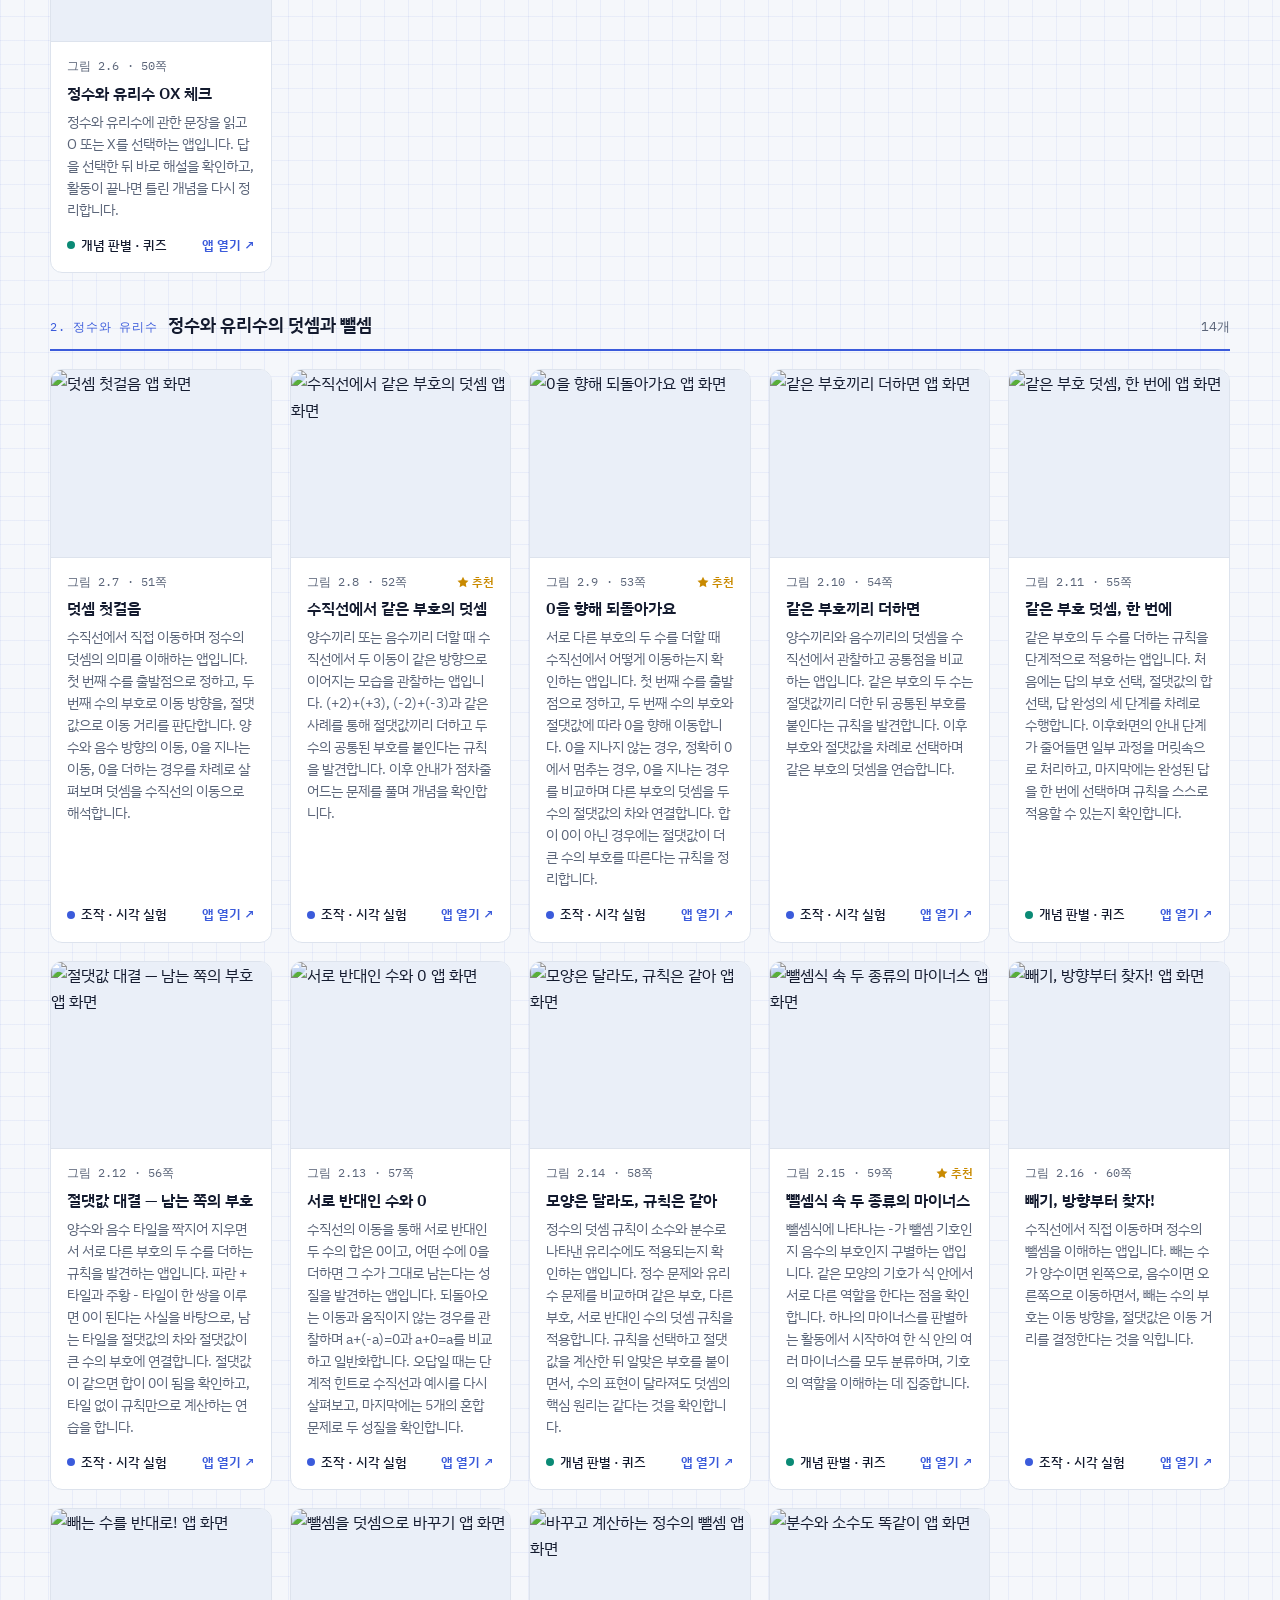
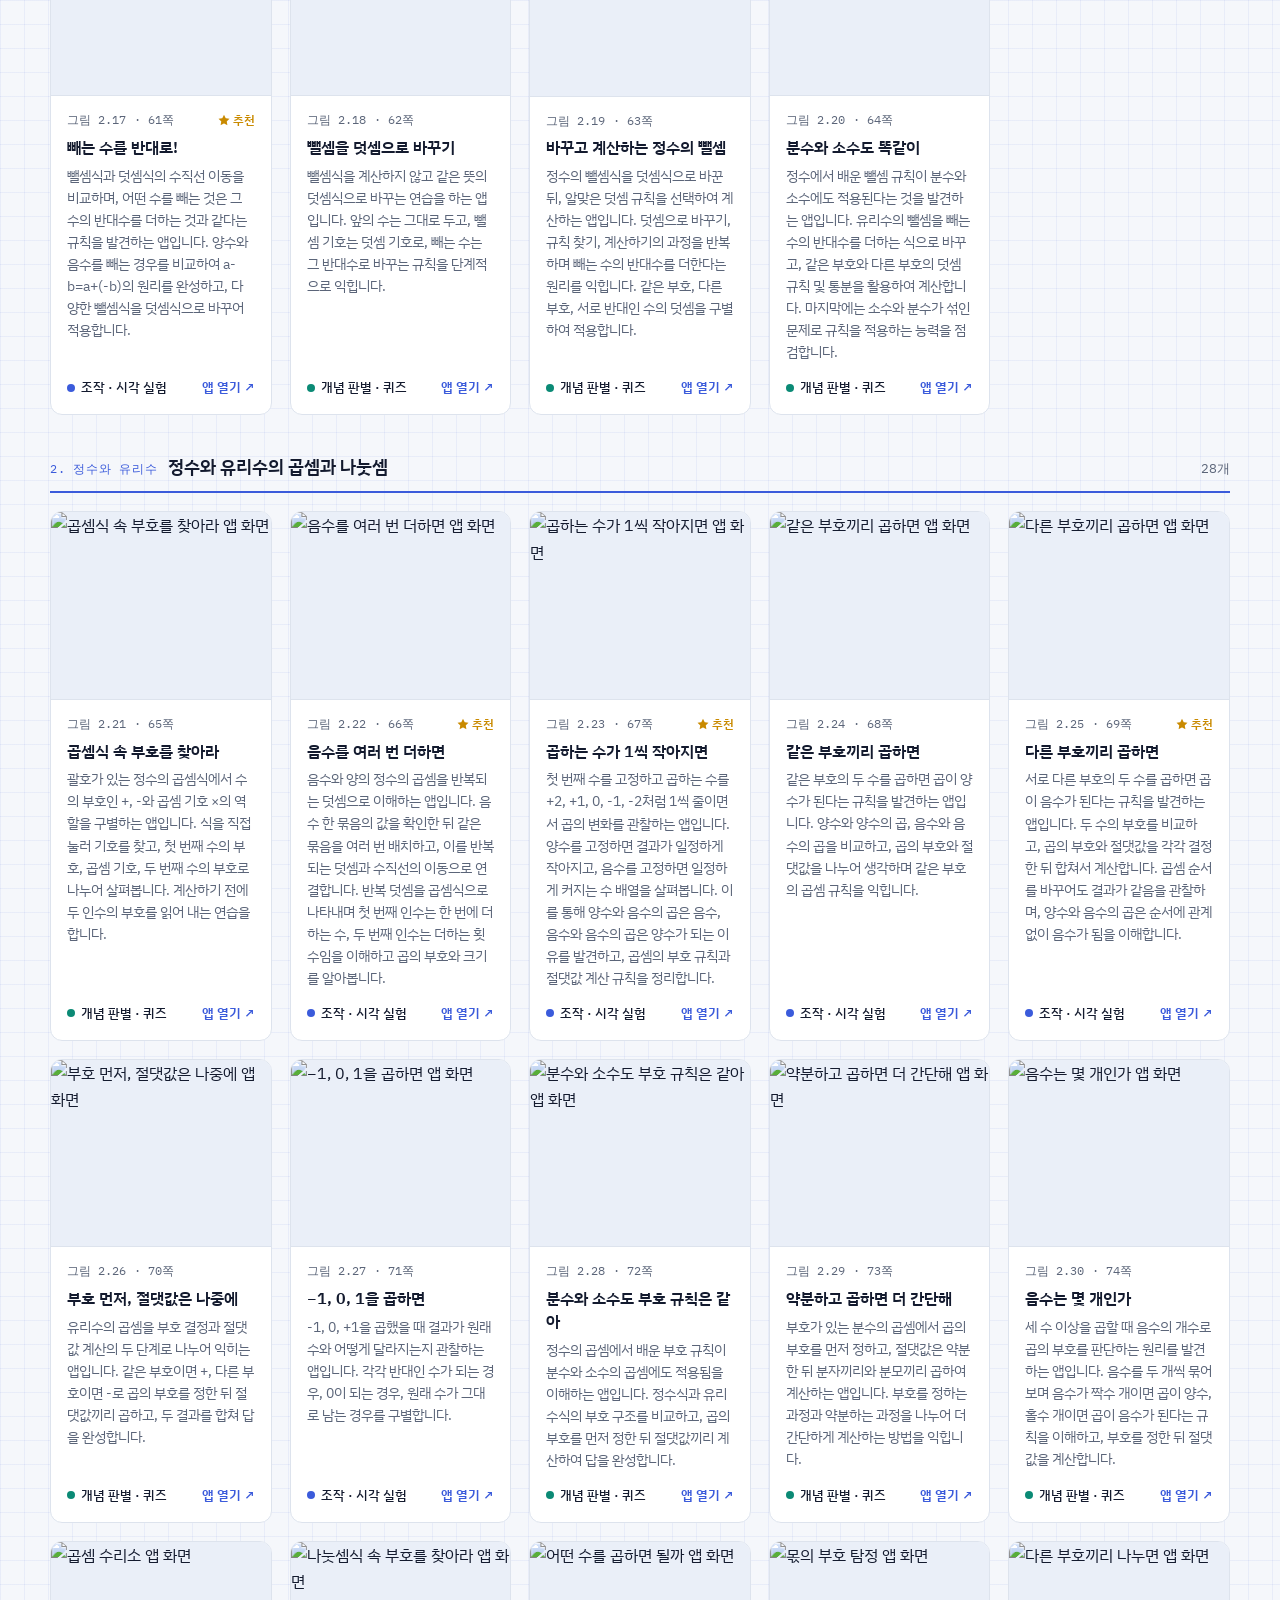
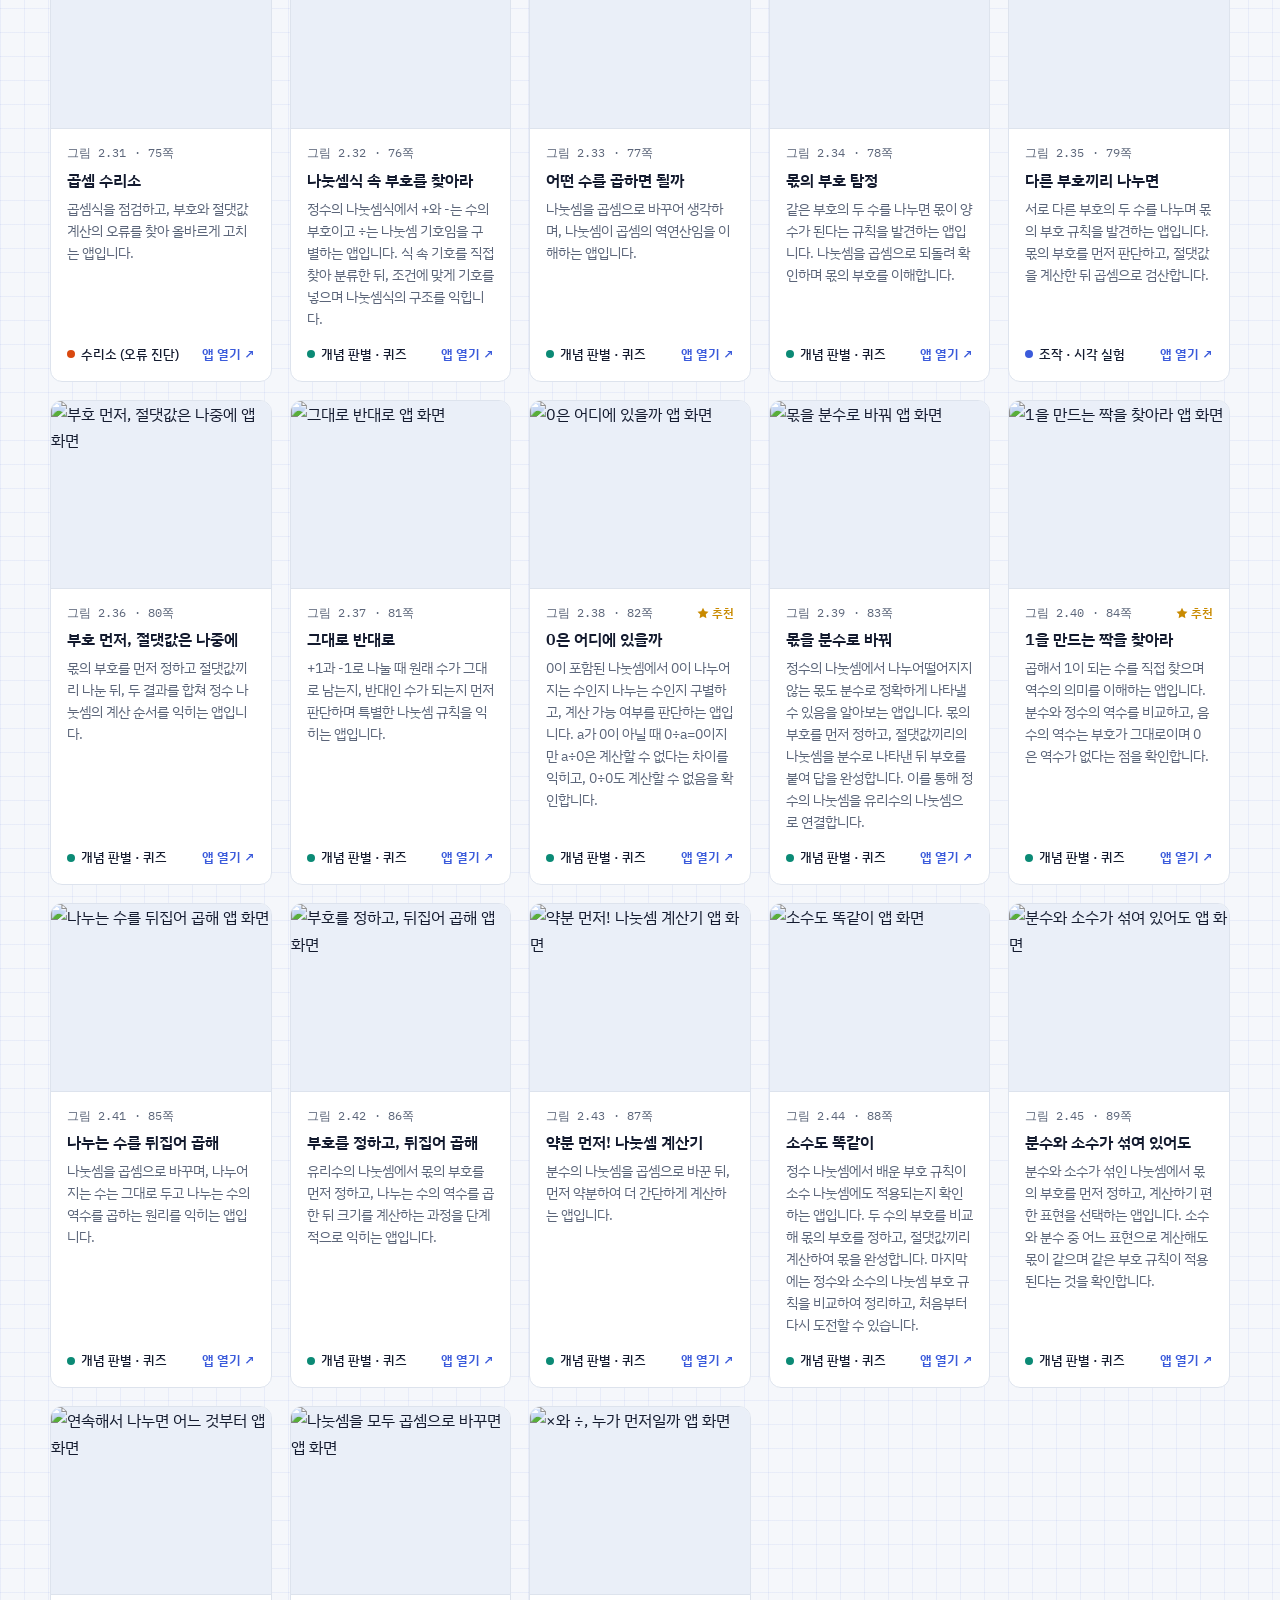
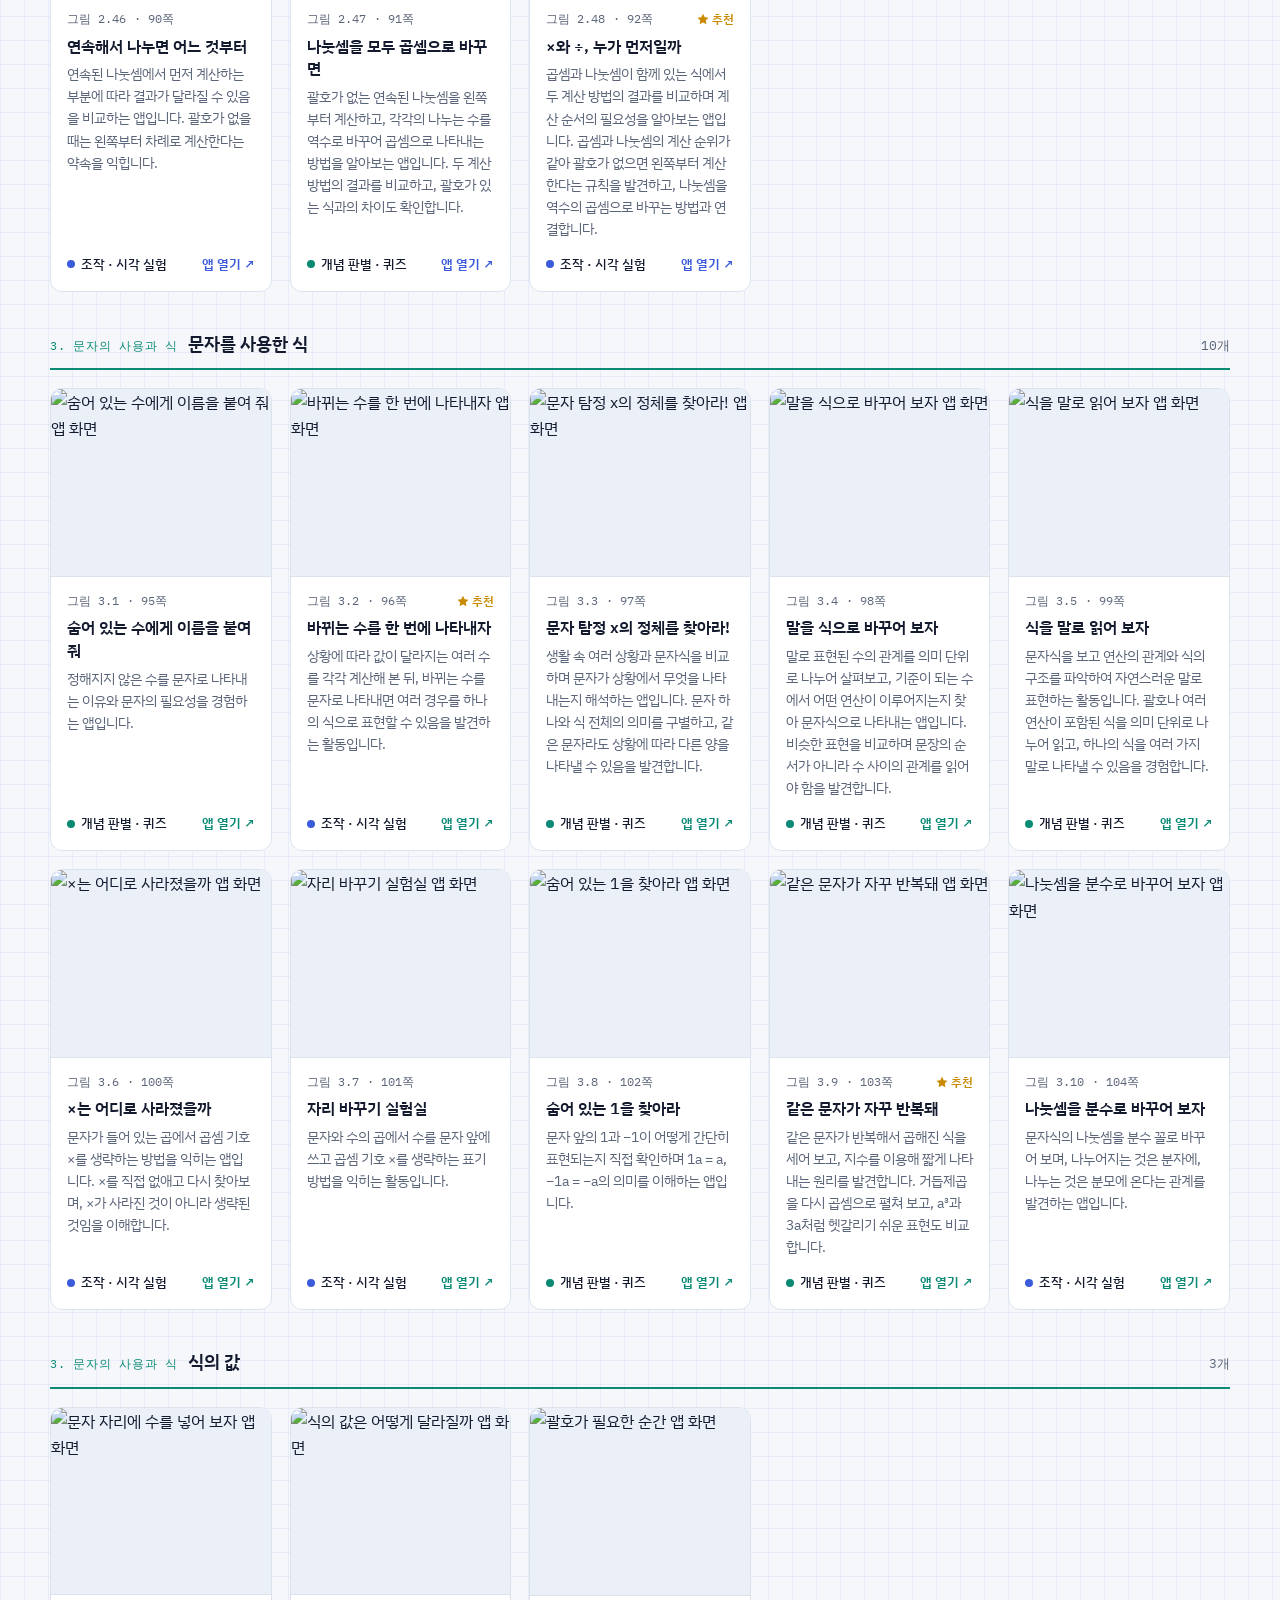
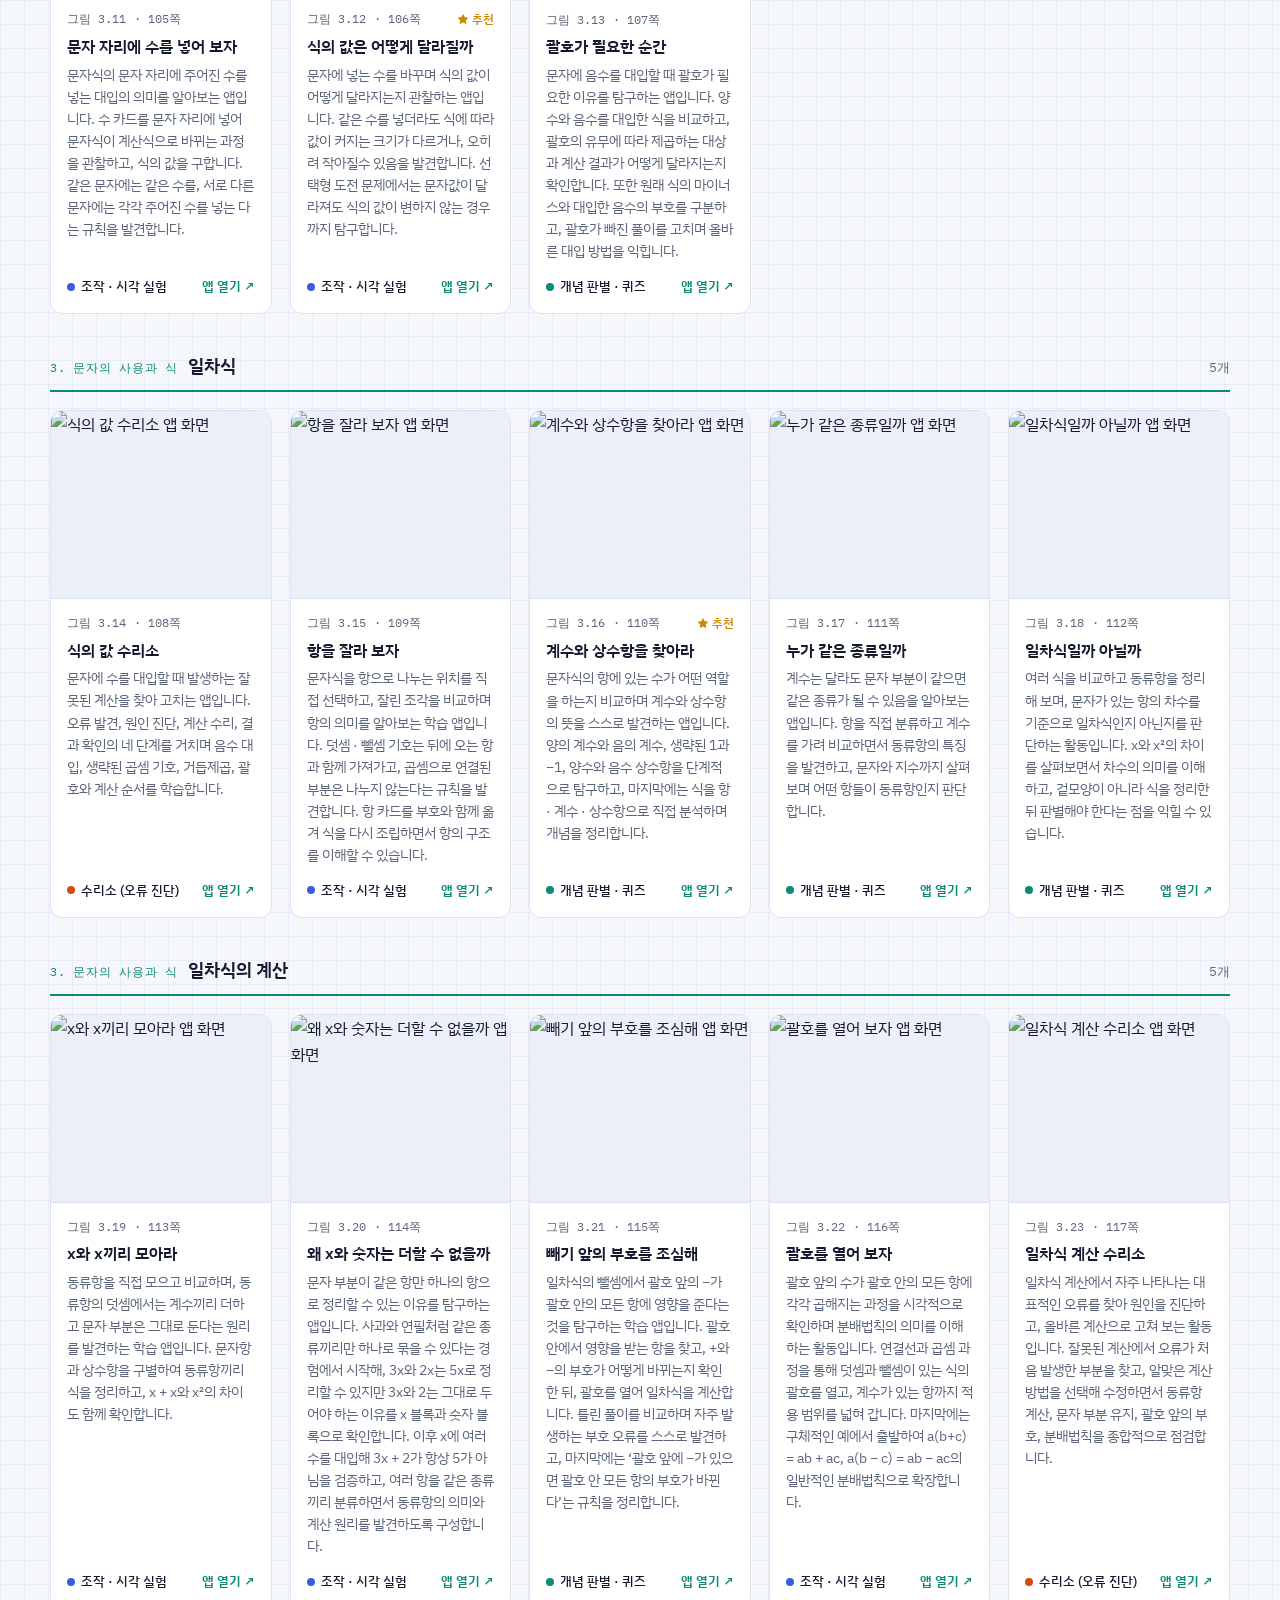
==== commit cb04f18b: "Add files via upload" ====
--- a/_template/index.html
+++ b/_template/index.html
@@ -1,33 +1,25 @@
 <!doctype html>
-<html lang="ko" data-volume="gX-Y">
+<html lang="ko" data-volume="g1-1">
 <head>
 <meta charset="utf-8">
 <meta name="viewport" content="width=device-width, initial-scale=1, viewport-fit=cover">
-<title>바이브 수학 중학교 X학년 상·하</title>
-<meta name="description" content="《바이브 수학》 중학교 X학년 상·하권의 앱 활동을 단원별로 둘러보고 바로 열어 볼 수 있는 공개 사이트입니다.">
+<title>바이브 수학 중학교 1학년 상</title>
+<meta name="description" content="《바이브 수학》 중학교 1학년 상권의 앱 활동 192개를 단원별로 둘러보고 바로 열어 볼 수 있는 공개 사이트입니다.">
 <meta name="author" content="최경식(목원대학교 교수)">
-<!--
-  ┌─ 새 권 만들기 ───────────────────────────────────────────────
-  │ 1) 위 <html data-volume="gX-Y"> 를 이 권의 폴더 이름으로 (예: g1-2)
-  │ 2) <title> 과 <meta name="description"> 내용을 이 권에 맞게
-  │ 3) 맨 아래 <script id="vm-data"> 의 [ ] 안에 앱 활동 데이터 넣기
-  │ 4) assets/series.js 에서 이 권의 status 를 'live' 로, apps·published·fan 채우기
-  │ 그 밖의 제목·저자·편 버튼·단원 지도는 자동으로 채워집니다. (자세한 설명: ../README.md)
-  └──────────────────────────────────────────────────────────────
--->
 <link rel="preconnect" href="https://fonts.googleapis.com">
 <link rel="preconnect" href="https://fonts.gstatic.com" crossorigin>
 <link rel="stylesheet" href="https://fonts.googleapis.com/css2?family=Black+Han+Sans&family=IBM+Plex+Mono:wght@500&family=IBM+Plex+Sans+KR:wght@400;500;600&display=swap">
 <link rel="icon" type="image/png" sizes="64x64" href="../assets/favicon.png">
 <link rel="apple-touch-icon" sizes="180x180" href="../assets/apple-touch-icon.png">
-<link rel="stylesheet" href="../assets/site.css">
+<link rel="stylesheet" href="../assets/site.css?v=20261101b">
 </head>
 <body>
 <header class="top">
   <div class="wrap">
-    <a class="brand" href="../index.html" title="시리즈 전체 보기"><img class="brand-mark" src="../assets/logo.png" alt="" width="32" height="32">바이브 수학<small data-v="short">중X · 상</small></a>
+    <a class="brand" href="../index.html" title="시리즈 전체 보기"><img class="brand-mark" src="../assets/logo.png" alt="" width="32" height="32">바이브 수학<small data-v="short">중1 · 상</small></a>
     <nav aria-label="바로가기">
       <a href="../index.html">시리즈</a>
+      <a href="../index.html#download">앱 내려받기</a>
       <a href="#about">이 책은</a>
       <a href="#units">단원 지도</a>
       <a href="#activities" class="keep">활동 전체</a>
@@ -40,8 +32,8 @@
   <section class="hero">
     <div class="wrap">
       <div>
-        <div class="eyebrow" data-v="eyebrow">중학교 X학년 · 상권</div>
-        <h1>바이브 수학<span class="grade" data-v="grade">만지고 움직이며 배우는 중학교 X학년 수학</span></h1>
+        <div class="eyebrow" data-v="eyebrow">중학교 1학년 · 상권</div>
+        <h1>바이브 수학<span class="grade" data-v="grade">만지고 움직이며 배우는 중학교 1학년 수학</span></h1>
         <p class="lead">종이 위에 멈춰 있는 기호 대신, 화면 속 카드를 놓고 수를 움직이며 규칙을 스스로 찾아갑니다. 책에 실린 앱 활동 <span data-n="total"></span>개를 이곳에서 모두 바로 열어 볼 수 있습니다.</p>
         <div class="cta">
           <a class="btn primary" href="#activities">활동 둘러보기 →</a>
@@ -74,7 +66,7 @@
   <section class="band" id="units">
     <div class="wrap">
       <div class="eyebrow">단원 지도</div>
-      <h2 data-v="parts-summary">편과 장의 구성</h2>
+      <h2 data-v="parts-summary">3개 편, 6개 장의 구성</h2>
       <p class="intro">소단원 이름을 누르면 그 소단원의 활동만 모아 볼 수 있습니다. 숫자는 활동 수입니다.</p>
       <div class="parts" id="parts"></div>
     </div>
@@ -84,7 +76,7 @@
     <div class="wrap">
       <div class="eyebrow">활동 전체</div>
       <h2>앱 활동 갤러리</h2>
-      <p class="intro">카드를 누르면 활동 앱이 새 탭에서 열립니다. ★는 책에서 추천 표시가 붙은 활동입니다. 최근에 연 활동은 이 브라우저가 기억해 두었다가 아래에 모아 보여 줍니다.</p>
+      <p class="intro">카드를 누르면 활동 앱이 새 탭에서 열립니다. ★는 책에서 추천 표시가 붙은 활동입니다. 활동 유형(조작 · 시각 실험 / 개념 판별 · 퀴즈 / 수리소 / 게임 · 챌린지)으로도 골라 볼 수 있습니다. 카드의 <b>QR</b>을 누르면 그 활동의 QR 코드가 화면에 크게 나타나 학생들이 스마트폰으로 찍어 바로 열 수 있습니다. 최근에 연 활동은 이 브라우저가 기억해 두었다가 아래에 모아 보여 줍니다.</p>
       <div class="recent" id="recent" hidden></div>
       <div class="filters">
         <input type="search" id="q" placeholder="활동 이름이나 설명으로 찾기" aria-label="활동 찾기">
@@ -104,15 +96,14 @@
 
 <footer>
   <div class="wrap">
-    <div><b data-v="foot-title">바이브 수학 · 중학교 X학년 상</b><br><span data-v="foot-author">저자: 최경식(목원대학교 교수)</span><br>문의: <a data-v="email" href="mailto:kyeong@mokwon.ac.kr">kyeong@mokwon.ac.kr</a></div>
+    <div><b data-v="foot-title">바이브 수학 · 중학교 1학년 상</b><br><span data-v="foot-author">저자: 최경식(목원대학교 교수) · 2026년 10월 22일</span><br>문의: <a data-v="email" href="mailto:kyeong@mokwon.ac.kr">kyeong@mokwon.ac.kr</a></div>
     <div>활동 앱은 웹 브라우저에서 바로 실행됩니다.<br>스마트폰과 태블릿에서 가장 잘 동작합니다.</div>
   </div>
 </footer>
 
-<script id="vm-data" type="application/json">[
-
-]</script>
-<script src="../assets/series.js"></script>
-<script src="../assets/volume.js"></script>
+<script id="vm-data" type="application/json">[{"id":"1.1","part":"Ⅰ. 수와 연산","chapter":"1. 소인수분해","section":"소인수분해","name":"직사각형 배열탐험","featured":false,"type":"조작 · 시각 실험","description":"카드 개수를 정하고, 직사각형으로 배열하는 방법을 직접 찾아보는 앱입니다. 세로와 가로를 바꾸어 보면서 모두 몇 가지 배열이 나오는지 탐색합니다.","book_page":3,"app_url":"https://claude.ai/public/artifacts/427834f1-3db6-4cb2-9669-ed9eae28f02f"},{"id":"1.2","part":"Ⅰ. 수와 연산","chapter":"1. 소인수분해","section":"소인수분해","name":"약수와 직사각형","featured":false,"type":"조작 · 시각 실험","description":"수를 움직이며 같은 넓이의 직사각형을 찾아보는 앱입니다. 직사각형의 가로와 세로에서 약수의 짝을 발견합니다.","book_page":4,"app_url":"https://claude.ai/public/artifacts/b8372c14-d4f3-4f00-b440-466b2db49483"},{"id":"1.3","part":"Ⅰ. 수와 연산","chapter":"1. 소인수분해","section":"소인수분해","name":"약수 구하기","featured":true,"type":"개념 판별 · 퀴즈","description":"주어진 수의 약수를 하나씩 찾아보는 앱입니다. 약수를 모두 찾은 뒤, 그 수가 소수인지 합성수인지 판단합니다.","book_page":5,"app_url":"https://claude.ai/public/artifacts/5c45bea7-f5c2-44f9-b2f8-c0551fe0a15b"},{"id":"1.4","part":"Ⅰ. 수와 연산","chapter":"1. 소인수분해","section":"소인수분해","name":"소수와 합성수 OX퀴즈","featured":false,"type":"개념 판별 · 퀴즈","description":"소수와 합성수의 개념을 OX 퀴즈로 확인하는 앱입니다. 문장을 읽고 O 또는 X를 선택한 뒤, 바로 정답과 해설을 확인합니다.","book_page":6,"app_url":"https://claude.ai/public/artifacts/74efce23-5cb3-46f0-8b98-a622daa54f19"},{"id":"1.5","part":"Ⅰ. 수와 연산","chapter":"1. 소인수분해","section":"소인수분해","name":"소수일까 합성수일까","featured":false,"type":"개념 판별 · 퀴즈","description":"숫자와 설명을 보고 소수인지 합성수인지 OX로 판단하는 앱입니다. 약수의 개수와 설명이 맞는지 살펴본 뒤, 정답과 해설을 확인합니다.","book_page":7,"app_url":"https://claude.ai/public/artifacts/21538e55-9635-4f0a-8e87-41e7ad1b35c2"},{"id":"1.6","part":"Ⅰ. 수와 연산","chapter":"1. 소인수분해","section":"소인수분해","name":"에라토스테네스의 체","featured":true,"type":"조작 · 시각 실험","description":"1부터 50까지의 수에서 소수가 아닌 수를 차례로 지우며 소수를 찾는 앱입니다. 2, 3, 5, 7의 배수를 직접 지우면서 에라토스테네스의 체의 원리를 익힙니다.","book_page":8,"app_url":"https://claude.ai/public/artifacts/e7956d1d-16a6-4a5d-a8ae-3fc1ba86baa3"},{"id":"1.7","part":"Ⅰ. 수와 연산","chapter":"1. 소인수분해","section":"소인수분해","name":"거듭제곱 만들기","featured":false,"type":"개념 판별 · 퀴즈","description":"밑과 지수를 찾고, 같은 수를 여러 번 곱하면서 거듭제곱의 뜻을 알아보는 앱입니다. 거듭제곱을 곱셈식으로 나타내고 그 값을 구합니다.","book_page":9,"app_url":"https://claude.ai/public/artifacts/af13be0b-1f53-41c6-bcf0-d2daa13ff9de"},{"id":"1.8","part":"Ⅰ. 수와 연산","chapter":"1. 소인수분해","section":"소인수분해","name":"거듭제곱 폭탄게임","featured":true,"type":"게임 · 챌린지","description":"폭탄에 적힌 거듭제곱을 보고, 폭탄이 터지기 전에 알맞은 값을 선택하는 앱입니다. 정답을 맞힐수록 단계가 올라가며 더 다양한 문제에 도전합니다.","book_page":10,"app_url":"https://claude.ai/public/artifacts/bef28674-96cd-45cb-8557-18ca9f630a3c"},{"id":"1.9","part":"Ⅰ. 수와 연산","chapter":"1. 소인수분해","section":"소인수분해","name":"같은 소인수를 묶어라","featured":false,"type":"조작 · 시각 실험","description":"섞여 있는 소인수 중에서 같은 소인수를 찾아 묶는 앱입니다. 같은 소인수가 몇 개인지 세어 거듭제곱으로 나타내고, 한 번만 나온 소인수는 그대로 두어 소인수분해식을 완성합니다.","book_page":11,"app_url":"https://claude.ai/public/artifacts/e3effb76-9cd3-4cec-8300-5e7224f9ab7b"},{"id":"1.10","part":"Ⅰ. 수와 연산","chapter":"1. 소인수분해","section":"소인수분해","name":"소인수분해 식을 다시 수로","featured":false,"type":"개념 판별 · 퀴즈","description":"소인수분해된 식을 거꾸로 계산하여 원래 수를 찾는 앱입니다. 거듭제곱을 반복된곱셈으로 풀고, 각 묶음의 값을 계산한 뒤 전체를 곱하면서 소인수분해식과 원래 수가 같은 값을 나타낸다는 것을 이해합니다.","book_page":12,"app_url":"https://claude.ai/public/artifacts/8052335b-5e7b-4e9a-8ed8-d1318496478c"},{"id":"1.11","part":"Ⅰ. 수와 연산","chapter":"1. 소인수분해","section":"소인수분해","name":"소인수 탐정","featured":false,"type":"개념 판별 · 퀴즈","description":"주어진 수의 약수를 찾고, 그중 소수를 골라 소인수를 발견하는 앱입니다.","book_page":13,"app_url":"https://claude.ai/public/artifacts/bb5aee77-7640-4afd-b2cf-fdf337d45b4e"},{"id":"1.12","part":"Ⅰ. 수와 연산","chapter":"1. 소인수분해","section":"소인수분해","name":"숫자레고","featured":false,"type":"조작 · 시각 실험","description":"자연수를 레고처럼 계속 쪼개며 수의 기본 블록인 소수를 찾는 앱입니다. 분해 방법이 달라도 마지막에는 같은 소수가 남는 것을 확인하며 소인수분해의 의미를 이해합니다.","book_page":14,"app_url":"https://claude.ai/public/artifacts/1b57436b-7b7c-4a02-994b-a97e97b919eb"},{"id":"1.13","part":"Ⅰ. 수와 연산","chapter":"1. 소인수분해","section":"소인수분해","name":"소인수분해 나무","featured":true,"type":"조작 · 시각 실험","description":"수를 두 수의 곱으로 계속 나누어 보며 소인수분해하는 앱입니다. 가지 끝의 수가 모두 소수가 되면 소인수분해가 완성된다는 것을 확인합니다.","book_page":15,"app_url":"https://claude.ai/public/artifacts/610978e6-84ff-459c-8482-56c4f460d85d"},{"id":"1.14","part":"Ⅰ. 수와 연산","chapter":"1. 소인수분해","section":"소인수분해","name":"어디로 쪼개도 같은 곳에 도착할까","featured":true,"type":"조작 · 시각 실험","description":"하나의 자연수를 서로 다른 방법으로 끝까지 쪼개고, 마지막에 남는 소인수를 비교하는 앱입니다. 분해 방법이 달라도 소인수를 작은 수부터 정렬하면 같은 결과가 나온다는 것을 확인하며 소인수분해의 유일성을 이해합니다.","book_page":16,"app_url":"https://claude.ai/public/artifacts/b3b63189-2f27-4b67-a540-23ebe02d6149"},{"id":"1.15","part":"Ⅰ. 수와 연산","chapter":"1. 소인수분해","section":"소인수분해","name":"어디까지 나누어야 할까","featured":false,"type":"개념 판별 · 퀴즈","description":"소인수분해 과정에서 합성수가 남아 있는지 확인하는 앱입니다. 모든 인수가 소수가 되었을 때 분해를 끝낸다는 조건을 익힙니다.","book_page":17,"app_url":"https://claude.ai/public/artifacts/91aff268-acd0-432b-8c46-3a872041c4d5"},{"id":"1.16","part":"Ⅰ. 수와 연산","chapter":"1. 소인수분해","section":"소인수분해","name":"소수로 차례차례 나누기","featured":false,"type":"조작 · 시각 실험","description":"자연수를 나누어떨어지게 하는 소수를 찾아 차례로 나누면서 소인수분해하는 방법을 익히는 앱입니다. 가장 작은 소수부터 나누는 방법을 연습하고, 나누는 순서가 달라도 얻는 소인수는 같다는 것을 비교하며 확인합니다.","book_page":18,"app_url":"https://claude.ai/public/artifacts/09f88bbd-1c7b-4e34-8f37-b3be87464ba9"},{"id":"1.17","part":"Ⅰ. 수와 연산","chapter":"1. 소인수분해","section":"소인수분해","name":"소인수로 약수 만들기","featured":true,"type":"조작 · 시각 실험","description":"소인수분해한 수에서 각 소인수를 몇 개씩 사용할지 조합하여 약수를 만드는 앱입니다. 가능한 조합으로 모든 약수를 만들고, 선택의 가짓수를 세어 약수의 개수를 구합니다.","book_page":19,"app_url":"https://claude.ai/public/artifacts/b73d39ec-9a04-4a97-8711-f19d4c799bf6"},{"id":"1.18","part":"Ⅰ. 수와 연산","chapter":"1. 소인수분해","section":"소인수분해","name":"소인수분해 수리소","featured":false,"type":"수리소 (오류 진단)","description":"소인수분해식을 점검하고 잘못된 부분을 찾아 고치는 앱입니다. 오류를 수정하면서 올바른 소인수분해의 조건을 익힙니다.","book_page":20,"app_url":"https://claude.ai/public/artifacts/0fe5c459-27a1-4b6e-9fe0-5b5c9108f7fa"},{"id":"1.19","part":"Ⅰ. 수와 연산","chapter":"1. 소인수분해","section":"소인수분해","name":"소인수분해 종합 수리소","featured":false,"type":"수리소 (오류 진단)","description":"잘못된 소인수분해 풀이에서 오류를 찾고, 원인을 진단한 뒤 직접 고치는 앱입니다. 합성수가 남은 경우, 곱이 원래 수와 다른 경우, 지수를 잘못 묶은 경우, 소인수가 빠진 경우를 살펴보며 풀이를 스스로 점검하는 방법을 익힙니다.","book_page":21,"app_url":"https://claude.ai/public/artifacts/8395a4fa-b6cd-4cc8-9a2b-fc8ad8423e3b"},{"id":"1.20","part":"Ⅰ. 수와 연산","chapter":"1. 소인수분해","section":"최대공약수","name":"약수상자 속 비밀","featured":false,"type":"개념 판별 · 퀴즈","description":"두 수의 약수를 직접 찾고, 두 수에 공통인 약수를 골라 공약수의 의미를 알아보는 앱입니다. 찾은 공약수 중 가장 큰 수를 선택하며 최대공약수의 뜻을 이해합니다.","book_page":22,"app_url":"https://claude.ai/public/artifacts/200bbd6a-ce34-454d-a821-4d6a94cd4ef4"},{"id":"1.21","part":"Ⅰ. 수와 연산","chapter":"1. 소인수분해","section":"최대공약수","name":"공통 레고를 찾아라","featured":false,"type":"조작 · 시각 실험","description":"두 수를 이루는 소수 블록을 살펴보고, 두 수가 공통으로 가지고 있는 블록을 고르는 앱입니다. 공통 블록을 모두 곱하면서 최대공약수의 뜻을 발견합니다.","book_page":23,"app_url":"https://claude.ai/public/artifacts/9a577a19-5927-4cf2-97e1-5c037bd198dd"},{"id":"1.22","part":"Ⅰ. 수와 연산","chapter":"1. 소인수분해","section":"최대공약수","name":"공약수는 어디에서 나올까","featured":false,"type":"조작 · 시각 실험","description":"두 수의 최대공약수의 약수를 하나씩 찾고, 찾은 약수가 두 수를 모두 나누는지 확인하는 앱입니다. 두 수의 공약수 전체와 최대공약수의 약수 전체를 비교하며, 두 수의 공약수는 최대공약수의 약수와 같다는 관계를 발견합니다.","book_page":24,"app_url":"https://claude.ai/public/artifacts/61e86f53-0729-4bf1-a9e3-f7255ca9ba6a"},{"id":"1.23","part":"Ⅰ. 수와 연산","chapter":"1. 소인수분해","section":"최대공약수","name":"소인수분해로 최대공약수 찾기","featured":false,"type":"조작 · 시각 실험","description":"두 수를 소인수분해한 뒤, 공통으로 들어 있는 소인수를 짝지어 최대공약수를 찾는 앱입니다. 같은 소인수 타일을 하나씩 연결하면서 공통 소인수를 모두 곱하면 최대공약수가 된다는 원리를 이해합니다. 두 수가 서로소인 경우에는 공통 소인수가 없으며 최대공약수가 1임을 확인합니다.","book_page":25,"app_url":"https://claude.ai/public/artifacts/ddc224c9-a4ef-4f7e-a2b8-46910ec37813"},{"id":"1.24","part":"Ⅰ. 수와 연산","chapter":"1. 소인수분해","section":"최대공약수","name":"지수로 최대공약수 찾기","featured":true,"type":"개념 판별 · 퀴즈","description":"두 수를 소인수분해한 뒤, 공통인 소인수의 지수를 비교하여 최대공약수를 구하는 앱입니다. 더 작은 지수를 직접 선택하면서 두 수가 모두 가지고 있는 만큼만 공통 소인수를 사용할 수 있다는 원리를 이해합니다.","book_page":26,"app_url":"https://claude.ai/public/artifacts/e5e2c58f-6e44-41b4-831c-f4b72bd4ab7b"},{"id":"1.25","part":"Ⅰ. 수와 연산","chapter":"1. 소인수분해","section":"최대공약수","name":"겹치는 만큼만 가져가","featured":true,"type":"조작 · 시각 실험","description":"같은 소수의 거듭제곱을 블록으로 펼쳐 공통으로 짝지을 수 있는 부분을 찾는 앱입니다. 한쪽에만 남는 블록은 공통이 될 수 없음을 확인하고, 공통으로 짝지을 수 있는 블록의 개수가 두 지수 중 작은 값이라는 원리를 발견합니다. 이를 여러 소인수가 있는 두 수의 최대공약수를 구하는 활동으로 연결합니다.","book_page":27,"app_url":"https://claude.ai/public/artifacts/c6fd6b2f-5ace-4d09-ac59-12e3242034a8"},{"id":"1.26","part":"Ⅰ. 수와 연산","chapter":"1. 소인수분해","section":"최대공약수","name":"두 수를 함께 나누어 보자","featured":false,"type":"조작 · 시각 실험","description":"두 수를 공통으로 나눌 수 있는 소수를 찾아 동시에 나누어 보는 앱입니다. 두 수를 함께 나누면서 공통인 소인수와 최대공약수의 관계를 이해합니다.","book_page":28,"app_url":"https://claude.ai/public/artifacts/7914ff8a-f89b-48b7-9a74-07546ea19b1b"},{"id":"1.27","part":"Ⅰ. 수와 연산","chapter":"1. 소인수분해","section":"최대공약수","name":"셋 모두에 들어 있는 것만","featured":true,"type":"조작 · 시각 실험","description":"세 수를 소인수분해한 뒤, 세 수 모두에 공통으로 들어 있는 소인수를 찾아 최대공약수를 구성하는 앱입니다. 같은 소인수를 세 줄에서 하나씩 짝지으며, 세 수의 최대공약수도 공통으로 들어 있는 만큼만 사용하여 구한다는 원리를 익힙니다.","book_page":29,"app_url":"https://claude.ai/public/artifacts/c89b108b-3108-464a-bb16-8eee8e271617"},{"id":"1.28","part":"Ⅰ. 수와 연산","chapter":"1. 소인수분해","section":"최대공약수","name":"최대공약수 수리소","featured":false,"type":"수리소 (오류 진단)","description":"잘못된 최대공약수 풀이에서 오류를 찾고, 원인을 진단한 뒤 잘못된 부분을 고치는 앱입니다. 공통 소인수와 지수, 빠뜨린 소인수, 세 수 모두에 공통인지 여부를 점검하며 최대공약수를 구하는 원리를 익힙니다.","book_page":30,"app_url":"https://claude.ai/public/artifacts/0b4c8654-dc19-4cb9-b43f-d4f2447d9d05"},{"id":"1.29","part":"Ⅰ. 수와 연산","chapter":"1. 소인수분해","section":"최대공약수","name":"서로소 소수","featured":false,"type":"개념 판별 · 퀴즈","description":"두 수가 서로소인지 판단하고, 약수와 공약수를 직접 비교하는 앱입니다.","book_page":31,"app_url":"https://claude.ai/public/artifacts/a56ad686-a524-4362-9c29-80553d4af3e8"},{"id":"1.30","part":"Ⅰ. 수와 연산","chapter":"1. 소인수분해","section":"최대공약수","name":"서로소 판별기","featured":false,"type":"개념 판별 · 퀴즈","description":"두 자연수의 약수와 공약수를 직접 비교하며 서로소의 의미를 확인하는 앱입니다. 먼저 서로소인지 예측한 뒤 결과를 확인하며, 최대공약수가 1이면 서로소라는 관계를 이해합니다.","book_page":32,"app_url":"https://claude.ai/public/artifacts/b14ebbb6-7900-4a99-9c06-eb7ba566defa"},{"id":"1.31","part":"Ⅰ. 수와 연산","chapter":"1. 소인수분해","section":"최소공배수","name":"공배수는 어디에서 나올까","featured":false,"type":"조작 · 시각 실험","description":"두 수의 공배수를 여러 개 찾고, 공배수들이 최소공배수의 2배, 3배, 4배 등으로 이어진다는 관계를 발견하는 앱입니다. 최소공배수의 배수가 두 수 모두로 나누어떨어지는지도 확인하며, 두 수의 공배수는 그 두 수의 최소공배수의 배수라는 규칙을 완성합니다.","book_page":33,"app_url":"https://claude.ai/public/artifacts/70a1aaa2-6160-4e05-b8c9-c704e7b5bdf8"},{"id":"1.32","part":"Ⅰ. 수와 연산","chapter":"1. 소인수분해","section":"최소공배수","name":"최소공배수 발견하기","featured":false,"type":"조작 · 시각 실험","description":"두 수의 배수를 차례로 살펴보고, 두 줄에 공통으로 나타나는 수를 찾아 최소공배수의 뜻을 알아보는 앱입니다. 공배수가 여러 개 있음을 확인한 뒤 가장 작은 수를 선택하면서, 공배수 중 가장 작은 수가 최소공배수라는 개념을 이해합니다.","book_page":34,"app_url":"https://claude.ai/public/artifacts/33122e4f-c47e-4d46-a768-5e3e17df8c40"},{"id":"1.33","part":"Ⅰ. 수와 연산","chapter":"1. 소인수분해","section":"최소공배수","name":"다시 함께 만나는 때는","featured":true,"type":"조작 · 시각 실험","description":"반복되는 두 현상이 다시 함께 일어나는 시간을 관찰하는 앱입니다. 공배수에 해당하는 시간 중 가장 이른 시간이 최소공배수와 연결된다는 것을 이해합니다.","book_page":35,"app_url":"https://claude.ai/public/artifacts/c37d1ddd-e86c-43b6-9ab4-54dfeec82bff"},{"id":"1.34","part":"Ⅰ. 수와 연산","chapter":"1. 소인수분해","section":"최소공배수","name":"최소공배수 만들기","featured":true,"type":"개념 판별 · 퀴즈","description":"두 수를 소인수분해한 뒤, 같은 소인수의 지수를 비교하여 큰 지수를 선택하고 이를 곱해 최소공배수를 찾는 앱입니다. 두 수를 모두 만들려면 각 소인수가 필요한 만큼 있어야 한다는 원리를 통해 큰 지수를 선택하는 이유를 이해합니다.","book_page":36,"app_url":"https://claude.ai/public/artifacts/e87a7425-95ac-48c7-b0ca-b9604178da3d"},{"id":"1.35","part":"Ⅰ. 수와 연산","chapter":"1. 소인수분해","section":"최소공배수","name":"두 수를 함께 나누어 보자","featured":false,"type":"조작 · 시각 실험","description":"두 수를 소수로 함께 나누면서 최소공배수를 구하는 방법을 익히는 앱입니다. 두 수를 함께 나눌 수 없더라도 한 수가 나누어지면 계속 진행하고, 나누어지지 않는 수는 그대로 내려옵니다. 이 과정을 통해 최대공약수와 최소공배수의 계산 원리차이를 발견합니다.","book_page":37,"app_url":"https://claude.ai/artifact/PshduaAa8u9tjhcKUvb1p4"},{"id":"1.36","part":"Ⅰ. 수와 연산","chapter":"1. 소인수분해","section":"최소공배수","name":"둘 다 만들려면 몇 개가 필요할까","featured":false,"type":"조작 · 시각 실험","description":"같은 소인수의 거듭제곱을 블록으로 나타내며, 최소공배수를 구할 때 큰 지수를 선택하는 이유를 발견하는 앱입니다.","book_page":38,"app_url":"https://claude.ai/public/artifacts/ee6b1dae-7498-4a0a-adc8-cb70d5500ea7"},{"id":"1.37","part":"Ⅰ. 수와 연산","chapter":"1. 소인수분해","section":"최소공배수","name":"셋 모두 만들려면 몇 개가 필요할까","featured":false,"type":"조작 · 시각 실험","description":"세 수의 최소공배수를 소인수분해로 구할 때 각 소인수의 가장 큰 지수를 선택하는 이유를 알아보는 앱입니다. 세 수를 모두 만들 수 있을 만큼 소인수를 준비하고, 그보다 줄이면 어느 한 수를 만들 수 없음을 확인하며 최소공배수의 원리를 이해합니다.","book_page":39,"app_url":"https://claude.ai/public/artifacts/b6735cd0-56eb-46db-8e51-4e384a43b183"},{"id":"1.38","part":"Ⅰ. 수와 연산","chapter":"1. 소인수분해","section":"최소공배수","name":"최소공배수 수리소","featured":false,"type":"수리소 (오류 진단)","description":"잘못된 최소공배수 풀이를 점검하고 오류의 원인을 찾아 직접 고치는 앱입니다. 두 수를 모두 만들 수 있는지 확인하며, 최소공배수에는 필요한 소인수를 빠짐없이 포함하되 각 소인수는 두 수 중 더 많이 필요한 만큼만 포함한다는 원리를 이해합니다.","book_page":40,"app_url":"https://claude.ai/public/artifacts/b8ed7f0e-1333-4f8b-b483-96e639bafc6c"},{"id":"1.39","part":"Ⅰ. 수와 연산","chapter":"1. 소인수분해","section":"최소공배수","name":"작은지수 큰지수","featured":true,"type":"개념 판별 · 퀴즈","description":"같은 두 수의 소인수분해를 보고 최대공약수와 최소공배수의 지수 선택 방법을 비교하는 앱입니다. 공통인 소인수에 대해 최대공약수는 작은 지수, 최소공배수는 큰 지수를 사용한다는 규칙을 확인합니다. 한쪽에만 있는 소인수는 최소공배수에 그대로 포함된다는 점도 정리합니다.","book_page":41,"app_url":"https://claude.ai/public/artifacts/ddaee845-8a4c-48bd-8bd3-d9ef29e03038"},{"id":"1.40","part":"Ⅰ. 수와 연산","chapter":"1. 소인수분해","section":"최소공배수","name":"최대한 크게, 똑같이","featured":true,"type":"개념 판별 · 퀴즈","description":"실생활 상황을 읽고 최대공약수를 사용해야 하는 경우를 판단하는 앱입니다. 남김없이 똑같이 나누거나 자르는 조건을 찾아 최대공약수를 구하고, 계산 결과가길이, 묶음 수, 정사각형의 한 변 등 무엇을 뜻하는지 해석합니다. 마지막에는 최대공약수와 최소공배수를 구별하며 활용 기준을 정리합니다.","book_page":42,"app_url":"https://claude.ai/public/artifacts/386e7ebd-5291-43e4-a6d2-65c0b5d1cab4"},{"id":"1.41","part":"Ⅰ. 수와 연산","chapter":"1. 소인수분해","section":"최소공배수","name":"최대 최소 무엇을 구해야 할까","featured":false,"type":"개념 판별 · 퀴즈","description":"상황을 읽고 최대공약수와 최소공배수 중 무엇을 구해야 하는지 판단하는 앱입니다. 문제 상황의 구조를 해석하는 데 초점을 두고, 알맞은 개념을 선택합니다.","book_page":43,"app_url":"https://claude.ai/public/artifacts/a0e087bf-6f29-4c09-b9e4-4451aff36ae3"},{"id":"2.1","part":"Ⅰ. 수와 연산","chapter":"2. 정수와 유리수","section":"정수와 유리수의 뜻과 대소 관계","name":"0을 기준으로","featured":false,"type":"개념 판별 · 퀴즈","description":"일상생활의 여러 상황을 0을 기준으로 살펴보고, 서로 반대되는 방향을 +와 -로 나타내는 앱입니다. 방향을 판단한 뒤 수직선에서 위치를 찾으며 양수와 음수의 의미를 이해합니다.","book_page":45,"app_url":"https://claude.ai/public/artifacts/89cca969-40d9-42b0-acc3-1e934ab965d4"},{"id":"2.2","part":"Ⅰ. 수와 연산","chapter":"2. 정수와 유리수","section":"정수와 유리수의 뜻과 대소 관계","name":"양수 · 음수 · 0 분류 연구소","featured":false,"type":"개념 판별 · 퀴즈","description":"정수, 분수, 소수를 0과 비교하여 양수, 음수, 0으로 분류하는 앱입니다. 여러 형태의 수를 직접 분류하고 오답을 수정하면서, 수의 표현이 달라도 판단 기준은 항상0이라는 것을 이해합니다.","book_page":46,"app_url":"https://claude.ai/public/artifacts/0d6115f1-d02b-4375-954c-8ac23d652775"},{"id":"2.3","part":"Ⅰ. 수와 연산","chapter":"2. 정수와 유리수","section":"정수와 유리수의 뜻과 대소 관계","name":"정수 고르기","featured":false,"type":"개념 판별 · 퀴즈","description":"여러 수 중에서 정수, 양의 정수, 음의 정수를 차례로 찾는 앱입니다. 수의 값을 살펴보며 정수가 양의 정수, 0, 음의 정수로 이루어진다는 관계를 익힙니다.","book_page":47,"app_url":"https://claude.ai/public/artifacts/d8028f4e-cab2-445e-9830-66be8bd6bce6"},{"id":"2.4","part":"Ⅰ. 수와 연산","chapter":"2. 정수와 유리수","section":"정수와 유리수의 뜻과 대소 관계","name":"수의 정체를 모두 찾아라!","featured":false,"type":"개념 판별 · 퀴즈","description":"주어진 수를 보고 자연수, 정수, 유리수, 정수가 아닌 유리수 중 해당하는 범주를 모두 선택하는 앱입니다. 하나의 수가 여러 범주에 동시에 포함될 수 있음을 확인하며 자연수, 정수, 유리수의 포함 관계를 이해합니다.","book_page":48,"app_url":"https://claude.ai/public/artifacts/60fc18c7-67c2-49bc-ad3a-e6124fb0d913"},{"id":"2.5","part":"Ⅰ. 수와 연산","chapter":"2. 정수와 유리수","section":"정수와 유리수의 뜻과 대소 관계","name":"수직선 위에 정수를 놓아라!","featured":false,"type":"조작 · 시각 실험","description":"0을 기준으로 정수를 수직선 위에 나타내는 방법을 단계적으로 익히는 앱입니다. 0의 위치를 찾고 양수는 오른쪽, 음수는 왼쪽에 놓인다는 방향을 이해한 뒤, 한 수에서 여러 수로 배치하는 활동을 확장합니다.","book_page":49,"app_url":"https://claude.ai/public/artifacts/35e584f4-2213-4404-9877-738d3ae08058"},{"id":"2.6","part":"Ⅰ. 수와 연산","chapter":"2. 정수와 유리수","section":"정수와 유리수의 뜻과 대소 관계","name":"정수와 유리수 OX 체크","featured":false,"type":"개념 판별 · 퀴즈","description":"정수와 유리수에 관한 문장을 읽고 O 또는 X를 선택하는 앱입니다. 답을 선택한 뒤 바로 해설을 확인하고, 활동이 끝나면 틀린 개념을 다시 정리합니다.","book_page":50,"app_url":"https://claude.ai/public/artifacts/c7692ec8-a719-4435-82e3-678a1ceebae5"},{"id":"2.7","part":"Ⅰ. 수와 연산","chapter":"2. 정수와 유리수","section":"정수와 유리수의 덧셈과 뺄셈","name":"덧셈 첫걸음","featured":false,"type":"조작 · 시각 실험","description":"수직선에서 직접 이동하며 정수의 덧셈의 의미를 이해하는 앱입니다. 첫 번째 수를 출발점으로 정하고, 두 번째 수의 부호로 이동 방향을, 절댓값으로 이동 거리를 판단합니다. 양수와 음수 방향의 이동, 0을 지나는 이동, 0을 더하는 경우를 차례로 살펴보며 덧셈을 수직선의 이동으로 해석합니다.","book_page":51,"app_url":"https://claude.ai/public/artifacts/91ef5434-4036-46f1-8f01-f60625c761ef"},{"id":"2.8","part":"Ⅰ. 수와 연산","chapter":"2. 정수와 유리수","section":"정수와 유리수의 덧셈과 뺄셈","name":"수직선에서 같은 부호의 덧셈","featured":true,"type":"조작 · 시각 실험","description":"양수끼리 또는 음수끼리 더할 때 수직선에서 두 이동이 같은 방향으로 이어지는 모습을 관찰하는 앱입니다. (+2)+(+3), (-2)+(-3)과 같은 사례를 통해 절댓값끼리 더하고 두 수의 공통된 부호를 붙인다는 규칙을 발견합니다. 이후 안내가 점차줄어드는 문제를 풀며 개념을 확인합니다.","book_page":52,"app_url":"https://claude.ai/public/artifacts/1c9c8032-911b-4a2c-8d66-8cd8ed26ed03"},{"id":"2.9","part":"Ⅰ. 수와 연산","chapter":"2. 정수와 유리수","section":"정수와 유리수의 덧셈과 뺄셈","name":"0을 향해 되돌아가요","featured":true,"type":"조작 · 시각 실험","description":"서로 다른 부호의 두 수를 더할 때 수직선에서 어떻게 이동하는지 확인하는 앱입니다. 첫 번째 수를 출발점으로 정하고, 두 번째 수의 부호와 절댓값에 따라 0을 향해 이동합니다. 0을 지나지 않는 경우, 정확히 0에서 멈추는 경우, 0을 지나는 경우를 비교하며 다른 부호의 덧셈을 두 수의 절댓값의 차와 연결합니다. 합이 0이 아닌 경우에는 절댓값이 더 큰 수의 부호를 따른다는 규칙을 정리합니다.","book_page":53,"app_url":"https://claude.ai/public/artifacts/1a071dc9-f0a2-42a4-ad02-ceefdd353ca8"},{"id":"2.10","part":"Ⅰ. 수와 연산","chapter":"2. 정수와 유리수","section":"정수와 유리수의 덧셈과 뺄셈","name":"같은 부호끼리 더하면","featured":false,"type":"조작 · 시각 실험","description":"양수끼리와 음수끼리의 덧셈을 수직선에서 관찰하고 공통점을 비교하는 앱입니다. 같은 부호의 두 수는 절댓값끼리 더한 뒤 공통된 부호를 붙인다는 규칙을 발견합니다. 이후 부호와 절댓값을 차례로 선택하며 같은 부호의 덧셈을 연습합니다.","book_page":54,"app_url":"https://claude.ai/public/artifacts/193fdc38-f916-4528-8771-8f1f64c30fc1"},{"id":"2.11","part":"Ⅰ. 수와 연산","chapter":"2. 정수와 유리수","section":"정수와 유리수의 덧셈과 뺄셈","name":"같은 부호 덧셈, 한 번에","featured":false,"type":"개념 판별 · 퀴즈","description":"같은 부호의 두 수를 더하는 규칙을 단계적으로 적용하는 앱입니다. 처음에는 답의 부호 선택, 절댓값의 합 선택, 답 완성의 세 단계를 차례로 수행합니다. 이후화면의 안내 단계가 줄어들면 일부 과정을 머릿속으로 처리하고, 마지막에는 완성된 답을 한 번에 선택하며 규칙을 스스로 적용할 수 있는지 확인합니다.","book_page":55,"app_url":"https://claude.ai/public/artifacts/7c753a8f-4a00-4aaf-b6fb-9c42e923542e"},{"id":"2.12","part":"Ⅰ. 수와 연산","chapter":"2. 정수와 유리수","section":"정수와 유리수의 덧셈과 뺄셈","name":"절댓값 대결 — 남는 쪽의 부호","featured":false,"type":"조작 · 시각 실험","description":"양수와 음수 타일을 짝지어 지우면서 서로 다른 부호의 두 수를 더하는 규칙을 발견하는 앱입니다. 파란 + 타일과 주황 - 타일이 한 쌍을 이루면 0이 된다는 사실을 바탕으로, 남는 타일을 절댓값의 차와 절댓값이 큰 수의 부호에 연결합니다. 절댓값이 같으면 합이 0이 됨을 확인하고, 타일 없이 규칙만으로 계산하는 연습을 합니다.","book_page":56,"app_url":"https://claude.ai/public/artifacts/4608acfb-e59c-4736-b7be-ba850b248ad4"},{"id":"2.13","part":"Ⅰ. 수와 연산","chapter":"2. 정수와 유리수","section":"정수와 유리수의 덧셈과 뺄셈","name":"서로 반대인 수와 0","featured":false,"type":"조작 · 시각 실험","description":"수직선의 이동을 통해 서로 반대인 두 수의 합은 0이고, 어떤 수에 0을 더하면 그 수가 그대로 남는다는 성질을 발견하는 앱입니다. 되돌아오는 이동과 움직이지 않는 경우를 관찰하며 a+(-a)=0과 a+0=a를 비교하고 일반화합니다. 오답일 때는 단계적 힌트로 수직선과 예시를 다시 살펴보고, 마지막에는 5개의 혼합 문제로 두 성질을 확인합니다.","book_page":57,"app_url":"https://claude.ai/public/artifacts/1266e664-7f6b-4735-b84b-428fb301ce9d"},{"id":"2.14","part":"Ⅰ. 수와 연산","chapter":"2. 정수와 유리수","section":"정수와 유리수의 덧셈과 뺄셈","name":"모양은 달라도, 규칙은 같아","featured":false,"type":"개념 판별 · 퀴즈","description":"정수의 덧셈 규칙이 소수와 분수로 나타낸 유리수에도 적용되는지 확인하는 앱입니다. 정수 문제와 유리수 문제를 비교하며 같은 부호, 다른 부호, 서로 반대인 수의 덧셈 규칙을 적용합니다. 규칙을 선택하고 절댓값을 계산한 뒤 알맞은 부호를 붙이면서, 수의 표현이 달라져도 덧셈의 핵심 원리는 같다는 것을 확인합니다.","book_page":58,"app_url":"https://claude.ai/public/artifacts/95e755d8-d24e-4108-ab25-63ab5d17c4ef"},{"id":"2.15","part":"Ⅰ. 수와 연산","chapter":"2. 정수와 유리수","section":"정수와 유리수의 덧셈과 뺄셈","name":"뺄셈식 속 두 종류의 마이너스","featured":true,"type":"개념 판별 · 퀴즈","description":"뺄셈식에 나타나는 -가 뺄셈 기호인지 음수의 부호인지 구별하는 앱입니다. 같은 모양의 기호가 식 안에서 서로 다른 역할을 한다는 점을 확인합니다. 하나의 마이너스를 판별하는 활동에서 시작하여 한 식 안의 여러 마이너스를 모두 분류하며, 기호의 역할을 이해하는 데 집중합니다.","book_page":59,"app_url":"https://claude.ai/public/artifacts/db0e3d35-e26e-49c6-8a31-693ac3d79f26"},{"id":"2.16","part":"Ⅰ. 수와 연산","chapter":"2. 정수와 유리수","section":"정수와 유리수의 덧셈과 뺄셈","name":"빼기, 방향부터 찾자!","featured":false,"type":"조작 · 시각 실험","description":"수직선에서 직접 이동하며 정수의 뺄셈을 이해하는 앱입니다. 빼는 수가 양수이면 왼쪽으로, 음수이면 오른쪽으로 이동하면서, 빼는 수의 부호는 이동 방향을, 절댓값은 이동 거리를 결정한다는 것을 익힙니다.","book_page":60,"app_url":"https://claude.ai/public/artifacts/b6e44c94-ecc1-43b2-820b-4494f0394ab9"},{"id":"2.17","part":"Ⅰ. 수와 연산","chapter":"2. 정수와 유리수","section":"정수와 유리수의 덧셈과 뺄셈","name":"빼는 수를 반대로!","featured":true,"type":"조작 · 시각 실험","description":"뺄셈식과 덧셈식의 수직선 이동을 비교하며, 어떤 수를 빼는 것은 그 수의 반대수를 더하는 것과 같다는 규칙을 발견하는 앱입니다. 양수와 음수를 빼는 경우를 비교하여 a-b=a+(-b)의 원리를 완성하고, 다양한 뺄셈식을 덧셈식으로 바꾸어 적용합니다.","book_page":61,"app_url":"https://claude.ai/public/artifacts/37675bf9-1c0a-4d03-9552-53d8a9e44a2a"},{"id":"2.18","part":"Ⅰ. 수와 연산","chapter":"2. 정수와 유리수","section":"정수와 유리수의 덧셈과 뺄셈","name":"뺄셈을 덧셈으로 바꾸기","featured":false,"type":"개념 판별 · 퀴즈","description":"뺄셈식을 계산하지 않고 같은 뜻의 덧셈식으로 바꾸는 연습을 하는 앱입니다. 앞의 수는 그대로 두고, 뺄셈 기호는 덧셈 기호로, 빼는 수는 그 반대수로 바꾸는 규칙을 단계적으로 익힙니다.","book_page":62,"app_url":"https://claude.ai/public/artifacts/bc2667f9-8075-410b-9eb5-3f066a2b01cc"},{"id":"2.19","part":"Ⅰ. 수와 연산","chapter":"2. 정수와 유리수","section":"정수와 유리수의 덧셈과 뺄셈","name":"바꾸고 계산하는 정수의 뺄셈","featured":false,"type":"개념 판별 · 퀴즈","description":"정수의 뺄셈식을 덧셈식으로 바꾼 뒤, 알맞은 덧셈 규칙을 선택하여 계산하는 앱입니다. 덧셈으로 바꾸기, 규칙 찾기, 계산하기의 과정을 반복하며 빼는 수의 반대수를 더한다는 원리를 익힙니다. 같은 부호, 다른 부호, 서로 반대인 수의 덧셈을 구별하여 적용합니다.","book_page":63,"app_url":"https://claude.ai/public/artifacts/ddcbe1f5-e709-401a-8932-e080cade6c4e"},{"id":"2.20","part":"Ⅰ. 수와 연산","chapter":"2. 정수와 유리수","section":"정수와 유리수의 덧셈과 뺄셈","name":"분수와 소수도 똑같이","featured":false,"type":"개념 판별 · 퀴즈","description":"정수에서 배운 뺄셈 규칙이 분수와 소수에도 적용된다는 것을 발견하는 앱입니다. 유리수의 뺄셈을 빼는 수의 반대수를 더하는 식으로 바꾸고, 같은 부호와 다른 부호의 덧셈 규칙 및 통분을 활용하여 계산합니다. 마지막에는 소수와 분수가 섞인 문제로 규칙을 적용하는 능력을 점검합니다.","book_page":64,"app_url":"https://claude.ai/public/artifacts/42c6001f-521b-437a-ba5c-f88852d8a8ab"},{"id":"2.21","part":"Ⅰ. 수와 연산","chapter":"2. 정수와 유리수","section":"정수와 유리수의 곱셈과 나눗셈","name":"곱셈식 속 부호를 찾아라","featured":false,"type":"개념 판별 · 퀴즈","description":"괄호가 있는 정수의 곱셈식에서 수의 부호인 +, -와 곱셈 기호 ×의 역할을 구별하는 앱입니다. 식을 직접 눌러 기호를 찾고, 첫 번째 수의 부호, 곱셈 기호, 두 번째 수의 부호로 나누어 살펴봅니다. 계산하기 전에 두 인수의 부호를 읽어 내는 연습을 합니다.","book_page":65,"app_url":"https://claude.ai/public/artifacts/0cfb2e98-9b54-4a5f-8af5-3833db6ced82"},{"id":"2.22","part":"Ⅰ. 수와 연산","chapter":"2. 정수와 유리수","section":"정수와 유리수의 곱셈과 나눗셈","name":"음수를 여러 번 더하면","featured":true,"type":"조작 · 시각 실험","description":"음수와 양의 정수의 곱셈을 반복되는 덧셈으로 이해하는 앱입니다. 음수 한 묶음의 값을 확인한 뒤 같은 묶음을 여러 번 배치하고, 이를 반복되는 덧셈과 수직선의 이동으로 연결합니다. 반복 덧셈을 곱셈식으로 나타내며 첫 번째 인수는 한 번에 더하는 수, 두 번째 인수는 더하는 횟수임을 이해하고 곱의 부호와 크기를 알아봅니다.","book_page":66,"app_url":"https://claude.ai/public/artifacts/21b59286-5b83-4474-8eb7-c6eb1f7c8002"},{"id":"2.23","part":"Ⅰ. 수와 연산","chapter":"2. 정수와 유리수","section":"정수와 유리수의 곱셈과 나눗셈","name":"곱하는 수가 1씩 작아지면","featured":true,"type":"조작 · 시각 실험","description":"첫 번째 수를 고정하고 곱하는 수를 +2, +1, 0, -1, -2처럼 1씩 줄이면서 곱의 변화를 관찰하는 앱입니다. 양수를 고정하면 결과가 일정하게 작아지고, 음수를 고정하면 일정하게 커지는 수 배열을 살펴봅니다. 이를 통해 양수와 음수의 곱은 음수, 음수와 음수의 곱은 양수가 되는 이유를 발견하고, 곱셈의 부호 규칙과 절댓값 계산 규칙을 정리합니다.","book_page":67,"app_url":"https://claude.ai/public/artifacts/64a75165-983d-4a07-8be4-33613eb81c41"},{"id":"2.24","part":"Ⅰ. 수와 연산","chapter":"2. 정수와 유리수","section":"정수와 유리수의 곱셈과 나눗셈","name":"같은 부호끼리 곱하면","featured":false,"type":"조작 · 시각 실험","description":"같은 부호의 두 수를 곱하면 곱이 양수가 된다는 규칙을 발견하는 앱입니다. 양수와 양수의 곱, 음수와 음수의 곱을 비교하고, 곱의 부호와 절댓값을 나누어 생각하며 같은 부호의 곱셈 규칙을 익힙니다.","book_page":68,"app_url":"https://claude.ai/public/artifacts/e12f22a0-97e0-42a1-9063-becb2f98a955"},{"id":"2.25","part":"Ⅰ. 수와 연산","chapter":"2. 정수와 유리수","section":"정수와 유리수의 곱셈과 나눗셈","name":"다른 부호끼리 곱하면","featured":true,"type":"조작 · 시각 실험","description":"서로 다른 부호의 두 수를 곱하면 곱이 음수가 된다는 규칙을 발견하는 앱입니다. 두 수의 부호를 비교하고, 곱의 부호와 절댓값을 각각 결정한 뒤 합쳐서 계산합니다. 곱셈 순서를 바꾸어도 결과가 같음을 관찰하며, 양수와 음수의 곱은 순서에 관계없이 음수가 됨을 이해합니다.","book_page":69,"app_url":"https://claude.ai/public/artifacts/9a8fa75e-3a34-40f7-b0c4-72f477079f2c"},{"id":"2.26","part":"Ⅰ. 수와 연산","chapter":"2. 정수와 유리수","section":"정수와 유리수의 곱셈과 나눗셈","name":"부호 먼저, 절댓값은 나중에","featured":false,"type":"개념 판별 · 퀴즈","description":"유리수의 곱셈을 부호 결정과 절댓값 계산의 두 단계로 나누어 익히는 앱입니다. 같은 부호이면 +, 다른 부호이면 -로 곱의 부호를 정한 뒤 절댓값끼리 곱하고, 두 결과를 합쳐 답을 완성합니다.","book_page":70,"app_url":"https://claude.ai/artifact/Tn3cLFM1CEdB4XG8UajxRx"},{"id":"2.27","part":"Ⅰ. 수와 연산","chapter":"2. 정수와 유리수","section":"정수와 유리수의 곱셈과 나눗셈","name":"−1, 0, 1을 곱하면","featured":false,"type":"조작 · 시각 실험","description":"-1, 0, +1을 곱했을 때 결과가 원래 수와 어떻게 달라지는지 관찰하는 앱입니다. 각각 반대인 수가 되는 경우, 0이 되는 경우, 원래 수가 그대로 남는 경우를 구별합니다.","book_page":71,"app_url":"https://claude.ai/public/artifacts/df728d0e-e191-4831-b307-c91939ef09c2"},{"id":"2.28","part":"Ⅰ. 수와 연산","chapter":"2. 정수와 유리수","section":"정수와 유리수의 곱셈과 나눗셈","name":"분수와 소수도 부호 규칙은 같아","featured":false,"type":"개념 판별 · 퀴즈","description":"정수의 곱셈에서 배운 부호 규칙이 분수와 소수의 곱셈에도 적용됨을 이해하는 앱입니다. 정수식과 유리수식의 부호 구조를 비교하고, 곱의 부호를 먼저 정한 뒤 절댓값끼리 계산하여 답을 완성합니다.","book_page":72,"app_url":"https://claude.ai/artifact/HE9844HGTygfZdsoPHCrs6"},{"id":"2.29","part":"Ⅰ. 수와 연산","chapter":"2. 정수와 유리수","section":"정수와 유리수의 곱셈과 나눗셈","name":"약분하고 곱하면 더 간단해","featured":false,"type":"개념 판별 · 퀴즈","description":"부호가 있는 분수의 곱셈에서 곱의 부호를 먼저 정하고, 절댓값은 약분한 뒤 분자끼리와 분모끼리 곱하여 계산하는 앱입니다. 부호를 정하는 과정과 약분하는 과정을 나누어 더 간단하게 계산하는 방법을 익힙니다.","book_page":73,"app_url":"https://claude.ai/public/artifacts/4d4eb657-6c23-4e10-829f-0290ba295bc4"},{"id":"2.30","part":"Ⅰ. 수와 연산","chapter":"2. 정수와 유리수","section":"정수와 유리수의 곱셈과 나눗셈","name":"음수는 몇 개인가","featured":false,"type":"개념 판별 · 퀴즈","description":"세 수 이상을 곱할 때 음수의 개수로 곱의 부호를 판단하는 원리를 발견하는 앱입니다. 음수를 두 개씩 묶어 보며 음수가 짝수 개이면 곱이 양수, 홀수 개이면 곱이 음수가 된다는 규칙을 이해하고, 부호를 정한 뒤 절댓값을 계산합니다.","book_page":74,"app_url":"https://claude.ai/public/artifacts/0fca475e-38b9-4970-acc7-d673aa7517dd"},{"id":"2.31","part":"Ⅰ. 수와 연산","chapter":"2. 정수와 유리수","section":"정수와 유리수의 곱셈과 나눗셈","name":"곱셈 수리소","featured":false,"type":"수리소 (오류 진단)","description":"곱셈식을 점검하고, 부호와 절댓값 계산의 오류를 찾아 올바르게 고치는 앱입니다.","book_page":75,"app_url":"https://claude.ai/public/artifacts/bcb17798-7fc4-4e6d-b582-2448b6d297ff"},{"id":"2.32","part":"Ⅰ. 수와 연산","chapter":"2. 정수와 유리수","section":"정수와 유리수의 곱셈과 나눗셈","name":"나눗셈식 속 부호를 찾아라","featured":false,"type":"개념 판별 · 퀴즈","description":"정수의 나눗셈식에서 +와 -는 수의 부호이고 ÷는 나눗셈 기호임을 구별하는 앱입니다. 식 속 기호를 직접 찾아 분류한 뒤, 조건에 맞게 기호를 넣으며 나눗셈식의 구조를 익힙니다.","book_page":76,"app_url":"https://claude.ai/public/artifacts/7f939644-30f3-47de-b31a-7ac9b555c46d"},{"id":"2.33","part":"Ⅰ. 수와 연산","chapter":"2. 정수와 유리수","section":"정수와 유리수의 곱셈과 나눗셈","name":"어떤 수를 곱하면 될까","featured":false,"type":"개념 판별 · 퀴즈","description":"나눗셈을 곱셈으로 바꾸어 생각하며, 나눗셈이 곱셈의 역연산임을 이해하는 앱입니다.","book_page":77,"app_url":"https://claude.ai/public/artifacts/e4508e2a-aa65-44b7-97c4-6d07c07d3eeb"},{"id":"2.34","part":"Ⅰ. 수와 연산","chapter":"2. 정수와 유리수","section":"정수와 유리수의 곱셈과 나눗셈","name":"몫의 부호 탐정","featured":false,"type":"개념 판별 · 퀴즈","description":"같은 부호의 두 수를 나누면 몫이 양수가 된다는 규칙을 발견하는 앱입니다. 나눗셈을 곱셈으로 되돌려 확인하며 몫의 부호를 이해합니다.","book_page":78,"app_url":"https://claude.ai/public/artifacts/bd69c942-4f61-41da-8bdc-27c9fd84b695"},{"id":"2.35","part":"Ⅰ. 수와 연산","chapter":"2. 정수와 유리수","section":"정수와 유리수의 곱셈과 나눗셈","name":"다른 부호끼리 나누면","featured":false,"type":"조작 · 시각 실험","description":"서로 다른 부호의 두 수를 나누며 몫의 부호 규칙을 발견하는 앱입니다. 몫의 부호를 먼저 판단하고, 절댓값을 계산한 뒤 곱셈으로 검산합니다.","book_page":79,"app_url":"https://claude.ai/public/artifacts/5b62a642-8c55-4fa8-ba72-7ed692b132db"},{"id":"2.36","part":"Ⅰ. 수와 연산","chapter":"2. 정수와 유리수","section":"정수와 유리수의 곱셈과 나눗셈","name":"부호 먼저, 절댓값은 나중에","featured":false,"type":"개념 판별 · 퀴즈","description":"몫의 부호를 먼저 정하고 절댓값끼리 나눈 뒤, 두 결과를 합쳐 정수 나눗셈의 계산 순서를 익히는 앱입니다.","book_page":80,"app_url":"https://claude.ai/public/artifacts/55b27b57-482d-4644-8dc1-a9c09f5d29f9"},{"id":"2.37","part":"Ⅰ. 수와 연산","chapter":"2. 정수와 유리수","section":"정수와 유리수의 곱셈과 나눗셈","name":"그대로 반대로","featured":false,"type":"개념 판별 · 퀴즈","description":"+1과 -1로 나눌 때 원래 수가 그대로 남는지, 반대인 수가 되는지 먼저 판단하며 특별한 나눗셈 규칙을 익히는 앱입니다.","book_page":81,"app_url":"https://claude.ai/public/artifacts/bd58a16b-8d49-49eb-9d75-65ce6039e3d0"},{"id":"2.38","part":"Ⅰ. 수와 연산","chapter":"2. 정수와 유리수","section":"정수와 유리수의 곱셈과 나눗셈","name":"0은 어디에 있을까","featured":true,"type":"개념 판별 · 퀴즈","description":"0이 포함된 나눗셈에서 0이 나누어지는 수인지 나누는 수인지 구별하고, 계산 가능 여부를 판단하는 앱입니다. a가 0이 아닐 때 0÷a=0이지만 a÷0은 계산할 수 없다는 차이를 익히고, 0÷0도 계산할 수 없음을 확인합니다.","book_page":82,"app_url":"https://claude.ai/public/artifacts/0593e4a6-b7db-42e5-a74c-c3bc38a95db7"},{"id":"2.39","part":"Ⅰ. 수와 연산","chapter":"2. 정수와 유리수","section":"정수와 유리수의 곱셈과 나눗셈","name":"몫을 분수로 바꿔","featured":false,"type":"개념 판별 · 퀴즈","description":"정수의 나눗셈에서 나누어떨어지지 않는 몫도 분수로 정확하게 나타낼 수 있음을 알아보는 앱입니다. 몫의 부호를 먼저 정하고, 절댓값끼리의 나눗셈을 분수로 나타낸 뒤 부호를 붙여 답을 완성합니다. 이를 통해 정수의 나눗셈을 유리수의 나눗셈으로 연결합니다.","book_page":83,"app_url":"https://claude.ai/public/artifacts/0a2f103e-5ce6-4e34-a98a-66433700ac70"},{"id":"2.40","part":"Ⅰ. 수와 연산","chapter":"2. 정수와 유리수","section":"정수와 유리수의 곱셈과 나눗셈","name":"1을 만드는 짝을 찾아라","featured":true,"type":"개념 판별 · 퀴즈","description":"곱해서 1이 되는 수를 직접 찾으며 역수의 의미를 이해하는 앱입니다. 분수와 정수의 역수를 비교하고, 음수의 역수는 부호가 그대로이며 0은 역수가 없다는 점을 확인합니다.","book_page":84,"app_url":"https://claude.ai/public/artifacts/335701f9-67b8-44ca-9793-dfa5af4bdd0e"},{"id":"2.41","part":"Ⅰ. 수와 연산","chapter":"2. 정수와 유리수","section":"정수와 유리수의 곱셈과 나눗셈","name":"나누는 수를 뒤집어 곱해","featured":false,"type":"개념 판별 · 퀴즈","description":"나눗셈을 곱셈으로 바꾸며, 나누어지는 수는 그대로 두고 나누는 수의 역수를 곱하는 원리를 익히는 앱입니다.","book_page":85,"app_url":"https://claude.ai/public/artifacts/5f0d557d-eea9-4298-bce2-1e52b90abcd8"},{"id":"2.42","part":"Ⅰ. 수와 연산","chapter":"2. 정수와 유리수","section":"정수와 유리수의 곱셈과 나눗셈","name":"부호를 정하고, 뒤집어 곱해","featured":false,"type":"개념 판별 · 퀴즈","description":"유리수의 나눗셈에서 몫의 부호를 먼저 정하고, 나누는 수의 역수를 곱한 뒤 크기를 계산하는 과정을 단계적으로 익히는 앱입니다.","book_page":86,"app_url":"https://claude.ai/public/artifacts/b1ee37a6-e8f8-4b9f-8606-50b726647a08"},{"id":"2.43","part":"Ⅰ. 수와 연산","chapter":"2. 정수와 유리수","section":"정수와 유리수의 곱셈과 나눗셈","name":"약분 먼저! 나눗셈 계산기","featured":false,"type":"개념 판별 · 퀴즈","description":"분수의 나눗셈을 곱셈으로 바꾼 뒤, 먼저 약분하여 더 간단하게 계산하는 앱입니다.","book_page":87,"app_url":"https://claude.ai/public/artifacts/c4e1f387-a7d6-4f45-a2de-5d165c88042e"},{"id":"2.44","part":"Ⅰ. 수와 연산","chapter":"2. 정수와 유리수","section":"정수와 유리수의 곱셈과 나눗셈","name":"소수도 똑같이","featured":false,"type":"개념 판별 · 퀴즈","description":"정수 나눗셈에서 배운 부호 규칙이 소수 나눗셈에도 적용되는지 확인하는 앱입니다. 두 수의 부호를 비교해 몫의 부호를 정하고, 절댓값끼리 계산하여 몫을 완성합니다. 마지막에는 정수와 소수의 나눗셈 부호 규칙을 비교하여 정리하고, 처음부터 다시 도전할 수 있습니다.","book_page":88,"app_url":"https://claude.ai/public/artifacts/d3302cce-bfc6-47e9-aaea-04952db70eb9"},{"id":"2.45","part":"Ⅰ. 수와 연산","chapter":"2. 정수와 유리수","section":"정수와 유리수의 곱셈과 나눗셈","name":"분수와 소수가 섞여 있어도","featured":false,"type":"개념 판별 · 퀴즈","description":"분수와 소수가 섞인 나눗셈에서 몫의 부호를 먼저 정하고, 계산하기 편한 표현을 선택하는 앱입니다. 소수와 분수 중 어느 표현으로 계산해도 몫이 같으며 같은 부호 규칙이 적용된다는 것을 확인합니다.","book_page":89,"app_url":"https://claude.ai/artifact/MqamxvCY3ohtft5go1aWTu"},{"id":"2.46","part":"Ⅰ. 수와 연산","chapter":"2. 정수와 유리수","section":"정수와 유리수의 곱셈과 나눗셈","name":"연속해서 나누면 어느 것부터","featured":false,"type":"조작 · 시각 실험","description":"연속된 나눗셈에서 먼저 계산하는 부분에 따라 결과가 달라질 수 있음을 비교하는 앱입니다. 괄호가 없을 때는 왼쪽부터 차례로 계산한다는 약속을 익힙니다.","book_page":90,"app_url":"https://claude.ai/public/artifacts/0793998e-04b3-43b7-b200-3515c20f89a1"},{"id":"2.47","part":"Ⅰ. 수와 연산","chapter":"2. 정수와 유리수","section":"정수와 유리수의 곱셈과 나눗셈","name":"나눗셈을 모두 곱셈으로 바꾸면","featured":false,"type":"개념 판별 · 퀴즈","description":"괄호가 없는 연속된 나눗셈을 왼쪽부터 계산하고, 각각의 나누는 수를 역수로 바꾸어 곱셈으로 나타내는 방법을 알아보는 앱입니다. 두 계산 방법의 결과를 비교하고, 괄호가 있는 식과의 차이도 확인합니다.","book_page":91,"app_url":"https://claude.ai/artifact/9d5zPkfP5EYDR6iUcFzrgg"},{"id":"2.48","part":"Ⅰ. 수와 연산","chapter":"2. 정수와 유리수","section":"정수와 유리수의 곱셈과 나눗셈","name":"×와 ÷, 누가 먼저일까","featured":true,"type":"조작 · 시각 실험","description":"곱셈과 나눗셈이 함께 있는 식에서 두 계산 방법의 결과를 비교하며 계산 순서의 필요성을 알아보는 앱입니다. 곱셈과 나눗셈의 계산 순위가 같아 괄호가 없으면 왼쪽부터 계산한다는 규칙을 발견하고, 나눗셈을 역수의 곱셈으로 바꾸는 방법과 연결합니다.","book_page":92,"app_url":"https://claude.ai/public/artifacts/380b79a4-c8d7-4fc8-bc46-cf72afc5f368"},{"id":"3.1","part":"Ⅱ. 문자와 식","chapter":"3. 문자의 사용과 식","section":"문자를 사용한 식","name":"숨어 있는 수에게 이름을 붙여 줘","featured":false,"type":"개념 판별 · 퀴즈","description":"정해지지 않은 수를 문자로 나타내는 이유와 문자의 필요성을 경험하는 앱입니다.","book_page":95,"app_url":"https://claude.ai/public/artifacts/0bcb83ec-3795-4b06-b272-a15f2e05ab27"},{"id":"3.2","part":"Ⅱ. 문자와 식","chapter":"3. 문자의 사용과 식","section":"문자를 사용한 식","name":"바뀌는 수를 한 번에 나타내자","featured":true,"type":"조작 · 시각 실험","description":"상황에 따라 값이 달라지는 여러 수를 각각 계산해 본 뒤, 바뀌는 수를 문자로 나타내면 여러 경우를 하나의 식으로 표현할 수 있음을 발견하는 활동입니다.","book_page":96,"app_url":"https://claude.ai/public/artifacts/719f8342-0dd0-459d-a9e5-0a49058edd5b"},{"id":"3.3","part":"Ⅱ. 문자와 식","chapter":"3. 문자의 사용과 식","section":"문자를 사용한 식","name":"문자 탐정 x의 정체를 찾아라!","featured":false,"type":"개념 판별 · 퀴즈","description":"생활 속 여러 상황과 문자식을 비교하며 문자가 상황에서 무엇을 나타내는지 해석하는 앱입니다. 문자 하나와 식 전체의 의미를 구별하고, 같은 문자라도 상황에 따라 다른 양을 나타낼 수 있음을 발견합니다.","book_page":97,"app_url":"https://claude.ai/public/artifacts/82799aa6-3b96-4e3f-ac62-199340923927"},{"id":"3.4","part":"Ⅱ. 문자와 식","chapter":"3. 문자의 사용과 식","section":"문자를 사용한 식","name":"말을 식으로 바꾸어 보자","featured":false,"type":"개념 판별 · 퀴즈","description":"말로 표현된 수의 관계를 의미 단위로 나누어 살펴보고, 기준이 되는 수에서 어떤 연산이 이루어지는지 찾아 문자식으로 나타내는 앱입니다. 비슷한 표현을 비교하며 문장의 순서가 아니라 수 사이의 관계를 읽어야 함을 발견합니다.","book_page":98,"app_url":"https://claude.ai/artifact/CFpqJgzymv9GvThzBaN8zX"},{"id":"3.5","part":"Ⅱ. 문자와 식","chapter":"3. 문자의 사용과 식","section":"문자를 사용한 식","name":"식을 말로 읽어 보자","featured":false,"type":"개념 판별 · 퀴즈","description":"문자식을 보고 연산의 관계와 식의 구조를 파악하여 자연스러운 말로 표현하는 활동입니다. 괄호나 여러 연산이 포함된 식을 의미 단위로 나누어 읽고, 하나의 식을 여러 가지 말로 나타낼 수 있음을 경험합니다.","book_page":99,"app_url":"https://claude.ai/artifact/PNsRPN8kSfRHiYSch8QnsE"},{"id":"3.6","part":"Ⅱ. 문자와 식","chapter":"3. 문자의 사용과 식","section":"문자를 사용한 식","name":"×는 어디로 사라졌을까","featured":false,"type":"조작 · 시각 실험","description":"문자가 들어 있는 곱에서 곱셈 기호 ×를 생략하는 방법을 익히는 앱입니다. ×를 직접 없애고 다시 찾아보며, ×가 사라진 것이 아니라 생략된 것임을 이해합니다.","book_page":100,"app_url":"https://claude.ai/artifact/AfJstT7Vwn2RZf2kRSJsCK"},{"id":"3.7","part":"Ⅱ. 문자와 식","chapter":"3. 문자의 사용과 식","section":"문자를 사용한 식","name":"자리 바꾸기 실험실","featured":false,"type":"조작 · 시각 실험","description":"문자와 수의 곱에서 수를 문자 앞에 쓰고 곱셈 기호 ×를 생략하는 표기 방법을 익히는 활동입니다.","book_page":101,"app_url":"https://claude.ai/artifact/2y1gRzXyB9mkw4WRaFa8PE"},{"id":"3.8","part":"Ⅱ. 문자와 식","chapter":"3. 문자의 사용과 식","section":"문자를 사용한 식","name":"숨어 있는 1을 찾아라","featured":false,"type":"개념 판별 · 퀴즈","description":"문자 앞의 1과 −1이 어떻게 간단히 표현되는지 직접 확인하며 1a = a, −1a = −a의 의미를 이해하는 앱입니다.","book_page":102,"app_url":"https://claude.ai/artifact/559tPWWG8nwsYh1euwSw6f"},{"id":"3.9","part":"Ⅱ. 문자와 식","chapter":"3. 문자의 사용과 식","section":"문자를 사용한 식","name":"같은 문자가 자꾸 반복돼","featured":true,"type":"개념 판별 · 퀴즈","description":"같은 문자가 반복해서 곱해진 식을 세어 보고, 지수를 이용해 짧게 나타내는 원리를 발견합니다. 거듭제곱을 다시 곱셈으로 펼쳐 보고, a³과 3a처럼 헷갈리기 쉬운 표현도 비교합니다.","book_page":103,"app_url":"https://claude.ai/artifact/Nc3qvgpE4wQkPThVvRLe8Q"},{"id":"3.10","part":"Ⅱ. 문자와 식","chapter":"3. 문자의 사용과 식","section":"문자를 사용한 식","name":"나눗셈을 분수로 바꾸어 보자","featured":false,"type":"조작 · 시각 실험","description":"문자식의 나눗셈을 분수 꼴로 바꾸어 보며, 나누어지는 것은 분자에, 나누는 것은 분모에 온다는 관계를 발견하는 앱입니다.","book_page":104,"app_url":"https://claude.ai/artifact/BC5KrRzTTGzFL83bjGPujk"},{"id":"3.11","part":"Ⅱ. 문자와 식","chapter":"3. 문자의 사용과 식","section":"식의 값","name":"문자 자리에 수를 넣어 보자","featured":false,"type":"조작 · 시각 실험","description":"문자식의 문자 자리에 주어진 수를 넣는 대입의 의미를 알아보는 앱입니다. 수 카드를 문자 자리에 넣어 문자식이 계산식으로 바뀌는 과정을 관찰하고, 식의 값을 구합니다. 같은 문자에는 같은 수를, 서로 다른 문자에는 각각 주어진 수를 넣는 다는 규칙을 발견합니다.","book_page":105,"app_url":"https://claude.ai/artifact/7tZTBTPbPYiiwTADZBCec7"},{"id":"3.12","part":"Ⅱ. 문자와 식","chapter":"3. 문자의 사용과 식","section":"식의 값","name":"식의 값은 어떻게 달라질까","featured":true,"type":"조작 · 시각 실험","description":"문자에 넣는 수를 바꾸며 식의 값이 어떻게 달라지는지 관찰하는 앱입니다. 같은 수를 넣더라도 식에 따라 값이 커지는 크기가 다르거나, 오히려 작아질수 있음을 발견합니다. 선택형 도전 문제에서는 문자값이 달라져도 식의 값이 변하지 않는 경우까지 탐구합니다.","book_page":106,"app_url":"https://claude.ai/artifact/DLe2Eks9pWyrbwzxsxEbKa"},{"id":"3.13","part":"Ⅱ. 문자와 식","chapter":"3. 문자의 사용과 식","section":"식의 값","name":"괄호가 필요한 순간","featured":false,"type":"개념 판별 · 퀴즈","description":"문자에 음수를 대입할 때 괄호가 필요한 이유를 탐구하는 앱입니다. 양수와 음수를 대입한 식을 비교하고, 괄호의 유무에 따라 제곱하는 대상과 계산 결과가 어떻게 달라지는지 확인합니다. 또한 원래 식의 마이너스와 대입한 음수의 부호를 구분하고, 괄호가 빠진 풀이를 고치며 올바른 대입 방법을 익힙니다.","book_page":107,"app_url":"https://claude.ai/artifact/CHD5cKr8tQU8A8y5WVeGWz"},{"id":"3.14","part":"Ⅱ. 문자와 식","chapter":"3. 문자의 사용과 식","section":"일차식","name":"식의 값 수리소","featured":false,"type":"수리소 (오류 진단)","description":"문자에 수를 대입할 때 발생하는 잘못된 계산을 찾아 고치는 앱입니다. 오류 발견, 원인 진단, 계산 수리, 결과 확인의 네 단계를 거치며 음수 대입, 생략된 곱셈 기호, 거듭제곱, 괄호와 계산 순서를 학습합니다.","book_page":108,"app_url":"https://claude.ai/artifact/YHeqqAJxb9XkEmrmxtD1Nr"},{"id":"3.15","part":"Ⅱ. 문자와 식","chapter":"3. 문자의 사용과 식","section":"일차식","name":"항을 잘라 보자","featured":false,"type":"조작 · 시각 실험","description":"문자식을 항으로 나누는 위치를 직접 선택하고, 잘린 조각을 비교하며 항의 의미를 알아보는 학습 앱입니다. 덧셈 · 뺄셈 기호는 뒤에 오는 항과 함께 가져가고, 곱셈으로 연결된 부분은 나누지 않는다는 규칙을 발견합니다. 항 카드를 부호와 함께 옮겨 식을 다시 조립하면서 항의 구조를 이해할 수 있습니다.","book_page":109,"app_url":"https://claude.ai/artifact/UZCfT5g52fnYrJcKmCkPhw"},{"id":"3.16","part":"Ⅱ. 문자와 식","chapter":"3. 문자의 사용과 식","section":"일차식","name":"계수와 상수항을 찾아라","featured":true,"type":"개념 판별 · 퀴즈","description":"문자식의 항에 있는 수가 어떤 역할을 하는지 비교하며 계수와 상수항의 뜻을 스스로 발견하는 앱입니다. 양의 계수와 음의 계수, 생략된 1과 −1, 양수와 음수 상수항을 단계적으로 탐구하고, 마지막에는 식을 항 · 계수 · 상수항으로 직접 분석하며 개념을 정리합니다.","book_page":110,"app_url":"https://claude.ai/artifact/7mUV5jtw47jjfkiV3yA8UL"},{"id":"3.17","part":"Ⅱ. 문자와 식","chapter":"3. 문자의 사용과 식","section":"일차식","name":"누가 같은 종류일까","featured":false,"type":"개념 판별 · 퀴즈","description":"계수는 달라도 문자 부분이 같으면 같은 종류가 될 수 있음을 알아보는 앱입니다. 항을 직접 분류하고 계수를 가려 비교하면서 동류항의 특징을 발견하고, 문자와 지수까지 살펴보며 어떤 항들이 동류항인지 판단합니다.","book_page":111,"app_url":"https://claude.ai/artifact/KvvyuoujVKTVYm7fzsPDsW"},{"id":"3.18","part":"Ⅱ. 문자와 식","chapter":"3. 문자의 사용과 식","section":"일차식","name":"일차식일까 아닐까","featured":false,"type":"개념 판별 · 퀴즈","description":"여러 식을 비교하고 동류항을 정리해 보며, 문자가 있는 항의 차수를 기준으로 일차식인지 아닌지를 판단하는 활동입니다. x와 x²의 차이를 살펴보면서 차수의 의미를 이해하고, 겉모양이 아니라 식을 정리한 뒤 판별해야 한다는 점을 익힐 수 있습니다.","book_page":112,"app_url":"https://claude.ai/artifact/L1dhc22yZBBx8XQnjZGucG"},{"id":"3.19","part":"Ⅱ. 문자와 식","chapter":"3. 문자의 사용과 식","section":"일차식의 계산","name":"x와 x끼리 모아라","featured":false,"type":"조작 · 시각 실험","description":"동류항을 직접 모으고 비교하며, 동류항의 덧셈에서는 계수끼리 더하고 문자 부분은 그대로 둔다는 원리를 발견하는 학습 앱입니다. 문자항과 상수항을 구별하여 동류항끼리 식을 정리하고, x + x와 x²의 차이도 함께 확인합니다.","book_page":113,"app_url":"https://claude.ai/artifact/C8VDsLXVfagx6kYGKc9f2m"},{"id":"3.20","part":"Ⅱ. 문자와 식","chapter":"3. 문자의 사용과 식","section":"일차식의 계산","name":"왜 x와 숫자는 더할 수 없을까","featured":false,"type":"조작 · 시각 실험","description":"문자 부분이 같은 항만 하나의 항으로 정리할 수 있는 이유를 탐구하는 앱입니다. 사과와 연필처럼 같은 종류끼리만 하나로 묶을 수 있다는 경험에서 시작해, 3x와 2x는 5x로 정리할 수 있지만 3x와 2는 그대로 두어야 하는 이유를 x 블록과 숫자 블록으로 확인합니다. 이후 x에 여러 수를 대입해 3x + 2가 항상 5가 아님을 검증하고, 여러 항을 같은 종류끼리 분류하면서 동류항의 의미와 계산 원리를 발견하도록 구성합니다.","book_page":114,"app_url":"https://claude.ai/artifact/D93kUVwAhL5YpjRNHCp9Qs"},{"id":"3.21","part":"Ⅱ. 문자와 식","chapter":"3. 문자의 사용과 식","section":"일차식의 계산","name":"빼기 앞의 부호를 조심해","featured":false,"type":"개념 판별 · 퀴즈","description":"일차식의 뺄셈에서 괄호 앞의 −가 괄호 안의 모든 항에 영향을 준다는 것을 탐구하는 학습 앱입니다. 괄호 안에서 영향을 받는 항을 찾고, +와 −의 부호가 어떻게 바뀌는지 확인한 뒤, 괄호를 열어 일차식을 계산합니다. 틀린 풀이를 비교하며 자주 발생하는 부호 오류를 스스로 발견하고, 마지막에는 ‘괄호 앞에 −가 있으면 괄호 안 모든 항의 부호가 바뀐다’는 규칙을 정리합니다.","book_page":115,"app_url":"https://claude.ai/artifact/WozqevrWbhHJSbH8Qb2Sgn"},{"id":"3.22","part":"Ⅱ. 문자와 식","chapter":"3. 문자의 사용과 식","section":"일차식의 계산","name":"괄호를 열어 보자","featured":false,"type":"조작 · 시각 실험","description":"괄호 앞의 수가 괄호 안의 모든 항에 각각 곱해지는 과정을 시각적으로 확인하며 분배법칙의 의미를 이해하는 활동입니다. 연결선과 곱셈 과정을 통해 덧셈과 뺄셈이 있는 식의 괄호를 열고, 계수가 있는 항까지 적용 범위를 넓혀 갑니다. 마지막에는 구체적인 예에서 출발하여 a(b+c) = ab + ac, a(b − c) = ab − ac의 일반적인 분배법칙으로 확장합니다.","book_page":116,"app_url":"https://claude.ai/artifact/Y9hSTjwmj6choZPSBKJfH9"},{"id":"3.23","part":"Ⅱ. 문자와 식","chapter":"3. 문자의 사용과 식","section":"일차식의 계산","name":"일차식 계산 수리소","featured":false,"type":"수리소 (오류 진단)","description":"일차식 계산에서 자주 나타나는 대표적인 오류를 찾아 원인을 진단하고, 올바른 계산으로 고쳐 보는 활동입니다. 잘못된 계산에서 오류가 처음 발생한 부분을 찾고, 알맞은 계산 방법을 선택해 수정하면서 동류항 계산, 문자 부분 유지, 괄호 앞의 부호, 분배법칙을 종합적으로 점검합니다.","book_page":117,"app_url":"https://claude.ai/artifact/B5uAZ6cEAD7aToV8SJ8YZ7"},{"id":"4.1","part":"Ⅱ. 문자와 식","chapter":"4. 일차방정식","section":"방정식과 그 해","name":"같다는 건 무슨 뜻일까","featured":false,"type":"조작 · 시각 실험","description":"등호 =의 의미를 탐구하는 앱입니다. 여러 식의 양쪽 값을 비교하고, 등호의 오른쪽에도 계산식이 올 수 있음을 확인하며, 양팔저울의 수평 상태를 통해 ‘같다’의 의미를 시각적으로 이해합니다. 마지막에는 =가 계산의 답을 표시하는 기호가 아니라 왼쪽의 값과 오른쪽의 값이 같다는 관계를 나타내는 기호임을 정리합니다.","book_page":119,"app_url":"https://claude.ai/artifact/G9PNUD5X8VS8QBEMgiEVrE"},{"id":"4.2","part":"Ⅱ. 문자와 식","chapter":"4. 일차방정식","section":"방정식과 그 해","name":"등식의 양쪽을 읽어 보자","featured":false,"type":"개념 판별 · 퀴즈","description":"식과 등식을 구별하고, 등호(=)를 기준으로 좌변 · 우변 · 양변을 찾아보는 앱입니다. 학생은 등식의 한쪽에 여러 항이 있어도 그 부분 전체를 하나의 변으로 읽는 연습을 합니다.","book_page":120,"app_url":"https://claude.ai/artifact/8d6Rn8NudxhsE9sfR37HnR"},{"id":"4.3","part":"Ⅱ. 문자와 식","chapter":"4. 일차방정식","section":"방정식과 그 해","name":"참인 등식일까","featured":false,"type":"개념 판별 · 퀴즈","description":"등호 양쪽의 값을 각각 계산하고 비교하여, 수로 이루어진 등식이 참인지 거짓인지 판단하는 앱입니다. 먼저 결과를 예상하고 계산으로 확인한 뒤, 스스로 판단하며 참인 등식의 뜻을 익힙니다.","book_page":121,"app_url":"https://claude.ai/artifact/KBafaJbVZUm4eAx8XrT5LF"},{"id":"4.4","part":"Ⅱ. 문자와 식","chapter":"4. 일차방정식","section":"방정식과 그 해","name":"□ 대신 x를 넣어 보자","featured":true,"type":"개념 판별 · 퀴즈","description":"문장 속 ‘어떤 수’를 □로 나타내고, 같은 수를 문자 x로 바꾸어 보는 앱입니다. 같은 모르는 수를 반복해 나타낼 때는 같은 문자를 쓴다는 점을 살펴보고, x가 곱하기 기호가 아니라 알아내려는 수를 가리키는 ‘미지수’임을 이해합니다.","book_page":122,"app_url":"https://claude.ai/artifact/NcQkMzKYQuzdaT4oRssiDQ"},{"id":"4.5","part":"Ⅱ. 문자와 식","chapter":"4. 일차방정식","section":"방정식과 그 해","name":"어떤 x에서 같아질까","featured":true,"type":"조작 · 시각 실험","description":"x에 여러 수를 넣어 좌변과 우변의 값을 비교합니다. 양쪽 값이 같아지는 수를 찾으며 방정식이 참이 되는 경우를 발견하고, 그 수를 방정식의 해라고 부르는 까닭을 알아봅니다.","book_page":123,"app_url":"https://claude.ai/artifact/Dd836LviutH9dgoHBRcME5"},{"id":"4.6","part":"Ⅱ. 문자와 식","chapter":"4. 일차방정식","section":"방정식과 그 해","name":"방정식일까 아닐까","featured":false,"type":"개념 판별 · 퀴즈","description":"등식이 아닌 식, 방정식, 방정식이 아닌 등식을 구별하는 활동입니다. 등호가 있는지, 넣을 문자가 있는지, 문자의 값에 따라 참 · 거짓이 달라지는지를 차례로 살펴보며 방정식의 뜻을 이해합니다.","book_page":124,"app_url":"https://claude.ai/artifact/3wrtnDAwecZQWZfGeyuaee"},{"id":"4.7","part":"Ⅱ. 문자와 식","chapter":"4. 일차방정식","section":"방정식과 그 해","name":"방정식의 해를 찾아라","featured":false,"type":"개념 판별 · 퀴즈","description":"여러 수를 방정식에 대입해 좌변과 우변의 값을 비교하고, 방정식을 참으로 만드는 해를 찾는 활동입니다.","book_page":125,"app_url":"https://claude.ai/artifact/UPjsGQ8v2faCXXRGMXAUfB"},{"id":"4.8","part":"Ⅱ. 문자와 식","chapter":"4. 일차방정식","section":"방정식과 그 해","name":"해는 하나일까","featured":false,"type":"조작 · 시각 실험","description":"여러 값을 방정식에 넣어 좌변과 우변을 비교합니다. 방정식을 참으로 만드는 값이 해임을 확인하고, 시험한 값 중 해가 몇 개인지 살펴봅니다.","book_page":126,"app_url":"https://claude.ai/artifact/Ph9uYevJUM9udLZRx4LpRE"},{"id":"4.9","part":"Ⅱ. 문자와 식","chapter":"4. 일차방정식","section":"방정식과 그 해","name":"양쪽에 같은 수를 더하면","featured":false,"type":"조작 · 시각 실험","description":"등식의 양변에 같은 수를 더하거나 빼면 양쪽 값이 어떻게 변하는지 살펴보는 앱입니다. 한쪽에만 수를 더한 경우와 비교하면서, 양변에 같은 수를 더하거나 빼도 등식이 성립한다는 성질을 발견합니다.","book_page":127,"app_url":"https://claude.ai/artifact/XKX1KaP5MZu35Az3uk1ruP"},{"id":"4.10","part":"Ⅱ. 문자와 식","chapter":"4. 일차방정식","section":"방정식과 그 해","name":"양쪽에 같은 수를 곱하면","featured":false,"type":"조작 · 시각 실험","description":"등식의 양변에 같은 수를 곱하거나 0이 아닌 같은 수로 나누면 등식이 유지된다는 것을 확인하는 앱입니다. 한쪽에만 조작했을 때와 양변에 똑같이 조작했을 때를 비교하며 등식의 성질을 발견합니다.","book_page":128,"app_url":"https://claude.ai/artifact/8bUXT7hr1ZXo6BYg6JkZP6"},{"id":"4.11","part":"Ⅱ. 문자와 식","chapter":"4. 일차방정식","section":"방정식과 그 해","name":"저울의 균형을 지켜라","featured":false,"type":"조작 · 시각 실험","description":"등식의 양변에 같은 수를 더하거나 곱할 때 등식이 유지되는 이유를 저울의 균형으로 탐색하는 앱입니다. 변화가 일어나기 전에 균형을 예측하고, 한쪽만 바꾸어깨진 균형을 되찾으면서 두 계산에 공통된 원리를 발견합니다.","book_page":129,"app_url":"https://claude.ai/artifact/KD5MLoN3wd2qJGHVTzte2j"},{"id":"4.12","part":"Ⅱ. 문자와 식","chapter":"4. 일차방정식","section":"방정식과 그 해","name":"x만 남겨 보자","featured":true,"type":"개념 판별 · 퀴즈","description":"방정식 풀이의 목표가 x만 남겨 x = □ 꼴을 만드는 것임을 알아보는 앱입니다. 양변에 같은 계산을 하면서 등식을 유지하고, 어떤 계산을 해야 x의 값을 바로 읽을 수 있는지 판단합니다.","book_page":130,"app_url":"https://claude.ai/artifact/H3eq57JD6p3XNPFbyHq5bx"},{"id":"4.13","part":"Ⅱ. 문자와 식","chapter":"4. 일차방정식","section":"일차방정식과 그 풀이","name":"항을 반대편으로 보내면","featured":true,"type":"개념 판별 · 퀴즈","description":"등식의 양변에 같은 수를 더하거나 빼는 풀이와 이항을 이용해 짧게 쓴 풀이를 비교합니다. 항이 반대편으로 이동하며 부호가 바뀌는 것처럼 보이는 까닭을 발견하고, 이항의 의미를 등식의 성질과 연결합니다.","book_page":131,"app_url":"https://claude.ai/artifact/PxMUG79KZJjyVkQi6irBky"},{"id":"4.14","part":"Ⅱ. 문자와 식","chapter":"4. 일차방정식","section":"일차방정식과 그 풀이","name":"부호가 왜 바뀔까","featured":false,"type":"조작 · 시각 실험","description":"이항할 때 부호가 바뀌어 보이는 이유를 탐구하는 앱입니다. 등식의 양쪽에 같은 수를 더하거나 빼면 한쪽 항은 0이 되고, 반대쪽에는 더하거나 뺀 수가 남는 과정을 확인합니다.","book_page":132,"app_url":"https://claude.ai/artifact/WNELRmZoPQc1Ai2iHS3ynM"},{"id":"4.15","part":"Ⅱ. 문자와 식","chapter":"4. 일차방정식","section":"일차방정식과 그 풀이","name":"한 단계 방정식을 풀어라","featured":false,"type":"개념 판별 · 퀴즈","description":"x + a = b와 ax = b 형태의 방정식에서 x만 남기기 위해 양변에 어떤 계산을 해야 하는지 선택하고, 해를 구하는 앱입니다. 먼저 양변에 같은 계산을 적용하는 과정을 살펴본 뒤, 스스로 필요한 계산과 해를 고릅니다.","book_page":133,"app_url":"https://claude.ai/artifact/FxtKZm2Gcg1R1riCk73Bij"},{"id":"4.16","part":"Ⅱ. 문자와 식","chapter":"4. 일차방정식","section":"일차방정식과 그 풀이","name":"두 단계 방정식을 풀어라","featured":false,"type":"개념 판별 · 퀴즈","description":"ax + b = c 형태의 방정식을 풀 때 상수항을 먼저 없애고, x의 계수를 다음에 없애는 순서를 익히는 앱입니다. 등식의 양쪽에 적용할 연산을 차례로 선택하며, 한 단계의 결과가 다음 단계의 출발점이 되는 과정을 확인합니다.","book_page":134,"app_url":"https://claude.ai/artifact/QybAQzZLZRpAxGQo9QJ1R4"},{"id":"4.17","part":"Ⅱ. 문자와 식","chapter":"4. 일차방정식","section":"일차방정식과 그 풀이","name":"x가 양쪽에 있다면","featured":false,"type":"개념 판별 · 퀴즈","description":"좌변과 우변에 모두 x항이 있는 일차방정식을 풉니다. x를 어느 쪽에 남길지 먼저 판단하고, 양쪽에 같은 계산을 하며 x항과 숫자항을 차례로 정리합니다.","book_page":135,"app_url":"https://claude.ai/artifact/1rsuFeat2uwJJz1boP8oiM"},{"id":"4.18","part":"Ⅱ. 문자와 식","chapter":"4. 일차방정식","section":"일차방정식과 그 풀이","name":"괄호를 먼저 열어라","featured":false,"type":"개념 판별 · 퀴즈","description":"괄호가 있는 일차방정식에서 괄호를 열면 앞에서 배운 두 단계 방정식의 풀이로 이어갈 수 있음을 알아보는 앱입니다. 괄호를 연 식의 모양을 비교하고, 숫자항을 정리한 뒤 계수로 나누어 해를 구합니다.","book_page":136,"app_url":"https://claude.ai/artifact/FhvxtMY9tHK1ACc94khkEF"},{"id":"4.19","part":"Ⅱ. 문자와 식","chapter":"4. 일차방정식","section":"일차방정식과 그 풀이","name":"분수를 없애 보자","featured":true,"type":"개념 판별 · 퀴즈","description":"분수가 있는 일차방정식에서 양변의 모든 항에 같은 수를 곱해 분모가 없는 식으로 바꾸는 활동입니다. 분모가 여러 개일 때는 최소공배수를 이용하고, 바뀐 식이원래 식과 같은 해를 갖는 이유를 확인합니다.","book_page":137,"app_url":"https://claude.ai/artifact/8DET68HUzx3uEW3ki8GJHH"},{"id":"4.20","part":"Ⅱ. 문자와 식","chapter":"4. 일차방정식","section":"일차방정식과 그 풀이","name":"소수점을 없애 보자","featured":true,"type":"개념 판별 · 퀴즈","description":"소수가 포함된 일차방정식에서 양변에 같은 수를 곱해 소수를 없애는 원리를 탐구합니다. 소수 자릿수에 따라 곱할 수를 선택하고, 정수인 항을 포함한 모든 항의 변화를 확인합니다.","book_page":138,"app_url":"https://claude.ai/artifact/3rTBM1YKFEg4j95ccBpgED"},{"id":"4.21","part":"Ⅱ. 문자와 식","chapter":"4. 일차방정식","section":"일차방정식과 그 풀이","name":"일차방정식일까 아닐까","featured":false,"type":"개념 판별 · 퀴즈","description":"등식을 보고 일차방정식인지 예상한 뒤, 식을 정리하여 판단을 확인하는 앱입니다. 괄호를 열고 모든 항을 좌변으로 이항하여 동류항을 정리하면서, 겉모양보다 정리한 식의 차수와 계수가 중요하다는 것을 알아봅니다. 여러 등식을 비교하고 판별 이유를 선택하며 일차방정식의 정의를 완성합니다.","book_page":139,"app_url":"https://claude.ai/artifact/7cF9JraL2GP1DH2egUrVan"},{"id":"4.22","part":"Ⅱ. 문자와 식","chapter":"4. 일차방정식","section":"일차방정식과 그 풀이","name":"일차방정식 풀이 수리소","featured":false,"type":"수리소 (오류 진단)","description":"일차방정식의 풀이가 어디서부터 잘못됐는지 찾고, 오류의 이유를 판단하여 바르게 고치는 앱입니다. 이항 · 부호 · 분배법칙 · 수 계산 오류를 점검하고, 고친 풀이에서 구한 해를 원래 방정식에 대입하여 확인합니다.","book_page":140,"app_url":"https://claude.ai/artifact/MyAcMZVYdVuvWaWQSwo72S"},{"id":"4.23","part":"Ⅱ. 문자와 식","chapter":"4. 일차방정식","section":"일차방정식과 그 풀이","name":"풀이가 맞는지 확인해 보자","featured":false,"type":"개념 판별 · 퀴즈","description":"구한 해를 원래 방정식에 대입하여 좌변과 우변의 값이 같은지 확인하는 앱입니다. 안내에 따라 검산 방법을 익힌 뒤, 맞지 않는 해와 음수인 해를 직접 검산하며 구한 해가 맞는지 판단합니다.","book_page":141,"app_url":"https://claude.ai/artifact/AqSAFGhPXXY685cYn3DaUT"},{"id":"4.24","part":"Ⅱ. 문자와 식","chapter":"4. 일차방정식","section":"일차방정식과 그 풀이","name":"말을 방정식으로 바꿔라","featured":false,"type":"개념 판별 · 퀴즈","description":"간단한 문장을 읽고 모르는 양을 미지수로 정한 뒤, 수량 사이의 관계를 일차방정식으로 나타내는 활동입니다. 문장의 말과 식을 비교하며 좌변 · 우변 · 등호가 나타내는 의미를 이해합니다.","book_page":142,"app_url":"https://claude.ai/artifact/1Pd7915S9GnnBLdBvVThjq"},{"id":"4.25","part":"Ⅱ. 문자와 식","chapter":"4. 일차방정식","section":"일차방정식과 그 풀이","name":"방정식으로 문제를 해결하자","featured":false,"type":"개념 판별 · 퀴즈","description":"생활 속 문제에서 구하려는 것을 미지수로 정하고, 방정식을 세워 해결하는 앱입니다. 구한 해가 무엇을 뜻하는지 단위와 함께 해석하고, 문제의 상황에 넣어 답이 맞는지 확인합니다.","book_page":143,"app_url":"https://claude.ai/artifact/WdKY5qPRfxSWLyEmoFKFoC"},{"id":"4.26","part":"Ⅱ. 문자와 식","chapter":"4. 일차방정식","section":"일차방정식과 그 풀이","name":"동류항 몬스터 합체","featured":true,"type":"게임 · 챌린지","description":"계속 등장하는 몬스터 중 동류항을 골라 합체하고, 제한 시간 안에 목표 식을 만드는 수학 게임입니다. 여러 항의 계수를 더하거나 양수와 음수를 상쇄하면서 동류항의 계산 원리를 익힙니다. 레벨이 올라가면 상수항, 음수항, 차수가 다른 항이 등장하여 계산과 판단의 난도가 높아집니다.","book_page":144,"app_url":"https://claude.ai/artifact/79dze6Z2AuTW711mLfB5A3"},{"id":"5.1","part":"Ⅲ. 좌표평면과 그래프","chapter":"5. 좌표평면과 그래프","section":"순서쌍과 좌표","name":"위치를 숫자로 알려 줘","featured":false,"type":"조작 · 시각 실험","description":"격자 지도에서 보물의 위치를 숫자로 알려 주고 찾아가는 활동입니다. 숫자 하나로 알려 줄 때와 가로 · 세로 두 수로 알려 줄 때를 비교하며, 한 점의 위치를 정확히 나타내려면 두 수가 필요함을 발견합니다.","book_page":147,"app_url":"https://claude.ai/artifact/TYS3uhnNVnSqnQ4Ck7aUQf"},{"id":"5.2","part":"Ⅲ. 좌표평면과 그래프","chapter":"5. 좌표평면과 그래프","section":"순서쌍과 좌표","name":"순서가 바뀌면 어디로 갈까?","featured":false,"type":"조작 · 시각 실험","description":"(2, 3)과 (3, 2)가 같은 위치를 나타낼지 예상하고, 이동 경로와 도착점을 비교하는 활동입니다. 두 수의 순서를 바꾼 위치를 직접 찾으며, 순서쌍에서 첫 번째 수와 두 번째 수의 역할과 순서의 중요성을 알아봅니다.","book_page":148,"app_url":"https://claude.ai/artifact/JrCBBAPtigD5xfxm4SAMM8"},{"id":"5.3","part":"Ⅲ. 좌표평면과 그래프","chapter":"5. 좌표평면과 그래프","section":"순서쌍과 좌표","name":"좌표평면을 펼쳐 보자","featured":false,"type":"조작 · 시각 실험","description":"가로 · 세로 수직선을 살펴보고 두 수직선의 0을 만나게 하며 좌표평면의 구조를 발견하는 앱입니다. x축 · y축 · 원점의 이름과 의미를 익히고, 간단한 문제로 배운내용을 확인합니다.","book_page":149,"app_url":"https://claude.ai/artifact/31NCgfmEu5DApmCB7L6WEx"},{"id":"5.4","part":"Ⅲ. 좌표평면과 그래프","chapter":"5. 좌표평면과 그래프","section":"순서쌍과 좌표","name":"가로 먼저, 세로 다음","featured":false,"type":"조작 · 시각 실험","description":"원점에서 가로와 세로로 이동하며 좌표에 나타난 두 수의 의미를 알아보는 앱입니다. 이동 방향과 거리를 선택해 점을 찾으면서 x좌표는 가로 위치, y좌표는 세로 위치를 나타낸다는 것을 이해합니다.","book_page":150,"app_url":"https://claude.ai/artifact/Sv4WhGfGYpzL2twJNn22Bx"},{"id":"5.5","part":"Ⅲ. 좌표평면과 그래프","chapter":"5. 좌표평면과 그래프","section":"순서쌍과 좌표","name":"이 점의 좌표는?","featured":false,"type":"개념 판별 · 퀴즈","description":"좌표평면에 표시된 점을 보고 x좌표와 y좌표를 차례로 읽는 앱입니다. 안내선을 따라 각 축의 눈금을 확인하고 좌표 카드를 고른 뒤, 안내선 없이 점의 좌표를 읽어 봅니다.","book_page":151,"app_url":"https://claude.ai/artifact/2NyLkJoYCQJJSakdC5iQtL"},{"id":"5.6","part":"Ⅲ. 좌표평면과 그래프","chapter":"5. 좌표평면과 그래프","section":"순서쌍과 좌표","name":"좌표를 보고 점을 찍어라","featured":false,"type":"조작 · 시각 실험","description":"주어진 순서쌍을 보고 좌표평면의 격자점을 눌러 점을 찍는 활동입니다. 첫 번째 수와 두 번째 수가 나타내는 위치를 찾고, 안내선으로 찍은 점의 좌표를 확인합니다. 좌표 중 하나가 0인 점을 통해 축 위의 점도 알아봅니다.","book_page":152,"app_url":"https://claude.ai/artifact/EkHyG1YrgmC6FSHREdbrXp"},{"id":"5.7","part":"Ⅲ. 좌표평면과 그래프","chapter":"5. 좌표평면과 그래프","section":"순서쌍과 좌표","name":"네 구역의 이름을 찾아라","featured":false,"type":"조작 · 시각 실험","description":"좌표평면의 네 구역을 눌러 제1∼제4사분면의 이름과 위치를 알아보고, 같은 사분면에 있는 점들의 좌표 부호를 비교하는 앱입니다.","book_page":153,"app_url":"https://claude.ai/artifact/FaNnL6kyzJeLEfgnPMdwwW"},{"id":"5.8","part":"Ⅲ. 좌표평면과 그래프","chapter":"5. 좌표평면과 그래프","section":"순서쌍과 좌표","name":"부호만 보고 위치를 찾아라","featured":false,"type":"개념 판별 · 퀴즈","description":"두 좌표의 부호를 보고 점이 놓일 사분면을 예상하는 앱입니다. 좌표평면의 구역을 누르면 숫자가 공개되고, 이동 안내선과 실제 점으로 위치를 확인합니다. 숫자가 달라도 두 좌표의 부호가 같으면 같은 사분면에 놓인다는 것을 알아봅니다.","book_page":154,"app_url":"https://claude.ai/artifact/WB66CAk2M7KyZXk27XuRhv"},{"id":"5.9","part":"Ⅲ. 좌표평면과 그래프","chapter":"5. 좌표평면과 그래프","section":"순서쌍과 좌표","name":"0이 있으면 어디에 있을까?","featured":false,"type":"개념 판별 · 퀴즈","description":"좌표에 0이 있는 점의 위치를 예상하고, 이동 안내선으로 확인하는 활동입니다. (a, 0), (0, b), (0, 0)을 비교하며 x축 위의 점, y축 위의 점, 원점을 구별합니다. 원점은 두 축 모두에 속하며, 축 위의 점은 어느 사분면에도 속하지 않는다는 사실을 알아봅니다.","book_page":155,"app_url":"https://claude.ai/artifact/37tVMtFXsQEJuVwRi7AJF1"},{"id":"5.10","part":"Ⅲ. 좌표평면과 그래프","chapter":"5. 좌표평면과 그래프","section":"순서쌍과 좌표","name":"좌표로 숨은 그림을 찾아라","featured":true,"type":"조작 · 시각 실험","description":"주어진 좌표에 점을 차례로 찍고 연결하며 숨은 그림을 완성하는 앱입니다. 그림을 발견하는 활동을 통해 좌표의 순서와 부호에 따른 점의 위치를 익힙니다.","book_page":156,"app_url":"https://claude.ai/artifact/6Cg97QgyYzQ1VR8bhufyE7"},{"id":"5.11","part":"Ⅲ. 좌표평면과 그래프","chapter":"5. 좌표평면과 그래프","section":"순서쌍과 좌표","name":"좌표평면 수리소","featured":true,"type":"수리소 (오류 진단)","description":"잘못 찍힌 점과 좌표 설명을 살펴보고, 오류의 원인을 찾아 바르게 고치는 학습 앱입니다.","book_page":157,"app_url":"https://claude.ai/artifact/XXKAi8fP8c692M8CgYi3ss"},{"id":"5.12","part":"Ⅲ. 좌표평면과 그래프","chapter":"5. 좌표평면과 그래프","section":"순서쌍과 좌표","name":"좌표 버블 팡!","featured":true,"type":"게임 · 챌린지","description":"좌표를 읽고 해당 위치의 버블을 터뜨리는 60초 게임입니다. 제1사분면에서 시작해 네 사분면과 축 위의 점까지 도전하며, 연속 정답으로 콤보와 피버 타임을 만들어 봅니다.","book_page":158,"app_url":"https://claude.ai/artifact/UKFDStMLyBqEDft7qWC3F2"},{"id":"5.13","part":"Ⅲ. 좌표평면과 그래프","chapter":"5. 좌표평면과 그래프","section":"그래프","name":"변화를 그림으로 나타내면?","featured":false,"type":"조작 · 시각 실험","description":"시간에 따라 달라지는 양을 관찰하고, 표의 기록을 좌표평면에 점으로 나타내는 앱입니다. 점 하나가 두 양을 함께 나타낸다는 것을 이해하고, 점들의 위치를 통해 변화의 모습을 읽으며 그래프의 의미를 알아봅니다.","book_page":159,"app_url":"https://claude.ai/artifact/UUA8hWQytYbP44eX3iYLth"},{"id":"5.14","part":"Ⅲ. 좌표평면과 그래프","chapter":"5. 좌표평면과 그래프","section":"그래프","name":"그래프의 한 점은 무슨 뜻일까?","featured":false,"type":"개념 판별 · 퀴즈","description":"그래프의 한 점이 나타내는 두 값을 읽고, 그 뜻을 생활 속 상황에 맞는 문장으로 표현하는 앱입니다. 가로축과 세로축의 이름과 단위를 확인하고, 한 점이 두 양의 값을 함께 나타낸다는 것을 이해합니다.","book_page":160,"app_url":"https://claude.ai/artifact/W9nBjcEbQjWrs7aHWTVGnB"},{"id":"5.15","part":"Ⅲ. 좌표평면과 그래프","chapter":"5. 좌표평면과 그래프","section":"그래프","name":"올라갈까, 내려갈까, 그대로일까?","featured":false,"type":"개념 판별 · 퀴즈","description":"그래프의 구간을 왼쪽에서 오른쪽으로 살펴보며, 한 양이 변할 때 다른 양이 증가 하는지, 감소하는지, 일정하게 유지되는지 해석하는 앱입니다. 구간의 변화와 실제 상황을 연결하고, 같은 그래프 안에서 세 가지 변화를 비교합니다.","book_page":161,"app_url":"https://claude.ai/artifact/LmBuQMqHANn8PQjoUC6iqM"},{"id":"5.16","part":"Ⅲ. 좌표평면과 그래프","chapter":"5. 좌표평면과 그래프","section":"그래프","name":"어떤 이야기에 어울리는 그래프일까?","featured":true,"type":"개념 판별 · 퀴즈","description":"물통과 산책 이야기를 읽고, 시간에 따라 변하는 양을 생각하며 이야기에 어울리는 그래프를 고르는 학습 앱입니다.","book_page":162,"app_url":"https://claude.ai/artifact/M58JR2K31UdXQHHAByZo7C"},{"id":"5.17","part":"Ⅲ. 좌표평면과 그래프","chapter":"5. 좌표평면과 그래프","section":"그래프","name":"그래프를 보고 이야기를 만들어라","featured":true,"type":"개념 판별 · 퀴즈","description":"그래프의 변화 순서에 맞는 상황 설명 카드를 골라 하나의 이야기를 완성하는 앱입니다. 축이 나타내는 양을 확인하고, 그래프를 왼쪽부터 읽으며 증가 · 감소 · 일정한 상태를 상황과 연결합니다.","book_page":163,"app_url":"https://claude.ai/artifact/L38bQffaU7LuPYLS6jgQqF"},{"id":"5.18","part":"Ⅲ. 좌표평면과 그래프","chapter":"5. 좌표평면과 그래프","section":"그래프","name":"이야기를 그래프로 그려라","featured":true,"type":"조작 · 시각 실험","description":"이야기를 한 부분씩 읽고, 상황의 변화에 어울리는 그래프 조각을 골라 전체 그래프를 완성하는 학습 앱입니다. 시간에 따라 세로축의 값이 증가하거나 감소하거나일정하게 유지되는 모습을 그래프로 나타냅니다.","book_page":164,"app_url":"https://claude.ai/artifact/EVnhpNQUbfRLG7EVzLMSoL"},{"id":"5.19","part":"Ⅲ. 좌표평면과 그래프","chapter":"5. 좌표평면과 그래프","section":"그래프","name":"표를 그래프로 바꿔라","featured":false,"type":"조작 · 시각 실험","description":"표에 정리된 두 양의 값을 읽고, 축이 나타내는 양을 확인하여 그래프에 점으로 나타내는 학습 앱입니다.","book_page":165,"app_url":"https://claude.ai/artifact/StRBmzVAVoy92mWNAFwDWf"},{"id":"5.20","part":"Ⅲ. 좌표평면과 그래프","chapter":"5. 좌표평면과 그래프","section":"그래프","name":"그래프 해석 수리소","featured":false,"type":"수리소 (오류 진단)","description":"잘못된 그래프 설명을 읽고, 오류의 원인을 찾아 그래프를 근거로 바르게 고치는 학습 앱입니다.","book_page":166,"app_url":"https://claude.ai/artifact/TH4EAJhuE97vubNFyqGikH"},{"id":"6.1","part":"Ⅲ. 좌표평면과 그래프","chapter":"6. 정비례와 반비례","section":"정비례","name":"두 배가 되면 어떻게 될까?","featured":false,"type":"조작 · 시각 실험","description":"물건의 개수와 전체 가격, 물을 받는 시간과 물의 양을 비교하며, 처음의 몇 배가되었는지 살펴보는 앱입니다. 배수를 바꾸고 결과를 예측한 뒤 확인하면서, 함께 변하는 규칙을 발견합니다.","book_page":167,"app_url":"https://claude.ai/artifact/7duP49TsF3LctxAxp4GRuP"},{"id":"6.2","part":"Ⅲ. 좌표평면과 그래프","chapter":"6. 정비례와 반비례","section":"정비례","name":"정비례일까, 아닐까?","featured":false,"type":"개념 판별 · 퀴즈","description":"두 양이 함께 증가하는 여러 상황에서 변화하는 배수를 비교하고, 정비례하는 관계인지 판단하는 앱입니다. 함께 커지는 것만으로는 정비례라고 할 수 없으며, 한 양이 몇 배가 될 때 다른 양도 항상 같은 배수가 되어야 한다는 것을 이해합니다.","book_page":168,"app_url":"https://claude.ai/artifact/XxWm3cwT9LJiSeYCdixcfo"},{"id":"6.3","part":"Ⅲ. 좌표평면과 그래프","chapter":"6. 정비례와 반비례","section":"정비례","name":"정비례 그래프는 왜 일직선일까?","featured":true,"type":"조작 · 시각 실험","description":"같은 가로 · 세로 이동을 반복하며 점을 찾고, 점들이 한 직선 위에 놓이는 이유를 탐구하는 앱입니다. 양수와 음수 좌표에서 이동을 확인하며 정비례 그래프의 모양을 이해합니다.","book_page":169,"app_url":"https://claude.ai/artifact/P31EGNW9wsTbLFhCfpma8Y"},{"id":"6.4","part":"Ⅲ. 좌표평면과 그래프","chapter":"6. 정비례와 반비례","section":"정비례","name":"나누면 같은 수가 나온다!","featured":false,"type":"조작 · 시각 실험","description":"정비례 관계의 표에서 y를 x로 나누어 몫이 일정함을 발견하고, 그 값이 x = 1일 때의 y의 값을 뜻한다는 것을 알아보는 학습 앱입니다.","book_page":170,"app_url":"https://claude.ai/artifact/7NJYhmppmHDbGMcY5FdDrZ"},{"id":"6.5","part":"Ⅲ. 좌표평면과 그래프","chapter":"6. 정비례와 반비례","section":"정비례","name":"x에 곱하는 수는 무엇을 알려 줄까?","featured":false,"type":"개념 판별 · 퀴즈","description":"정비례 관계의 식에서 x = 1일 때의 y의 값을 구하고, 그 값이 x에 곱하는 수와 같음을 알아보는 앱입니다. 숫자 카드와 설명 카드를 차례로 선택하며, 식에 나타난 수의 의미를 이해합니다.","book_page":171,"app_url":"https://claude.ai/artifact/VknmotmiRD8SoEJZMDwgn4"},{"id":"6.6","part":"Ⅲ. 좌표평면과 그래프","chapter":"6. 정비례와 반비례","section":"정비례","name":"정비례 그래프는 어디에서 만날까?","featured":false,"type":"조작 · 시각 실험","description":"정비례 관계식에 x = 0을 대입하여 y의 값을 구하고, 점 (0, 0)이 원점임을 확인하는 앱입니다. 기울어진 방향과 정도가 다른 세 그래프를 비교하면서 정비례 그래프가 항상 원점을 지나는 이유를 이해합니다.","book_page":172,"app_url":"https://claude.ai/artifact/1jQRRDwhkUt1VvhHAPdXjD"},{"id":"6.7","part":"Ⅲ. 좌표평면과 그래프","chapter":"6. 정비례와 반비례","section":"정비례","name":"정비례를 식으로 나타내라","featured":false,"type":"개념 판별 · 퀴즈","description":"정비례 관계를 나타낸 표에서 x에 항상 곱해지는 일정한 수를 찾아 y = ax로 나타내는 앱입니다. 숫자 카드를 선택해 식을 완성하고, x의 값을 대입하여 계산한 y의 값이 표의 값과 같은지 확인합니다. 이를 통해 표에 나타난 두 양의 관계를 식으로 표현하는 방법을 익힙니다.","book_page":173,"app_url":"https://claude.ai/artifact/GNFx7sJyQVEWascn9EHQKi"},{"id":"6.8","part":"Ⅲ. 좌표평면과 그래프","chapter":"6. 정비례와 반비례","section":"정비례","name":"정비례 표의 빈칸을 채워라","featured":false,"type":"개념 판별 · 퀴즈","description":"정비례 관계식과 표를 연결하여 빠진 값을 찾는 앱입니다. 양수, 음수, 0을 관계식에 대입하고, 주어진 y의 값으로부터 x의 값을 구합니다.","book_page":174,"app_url":"https://claude.ai/artifact/168sa29sXz5ymJPXpG68zS"},{"id":"6.9","part":"Ⅲ. 좌표평면과 그래프","chapter":"6. 정비례와 반비례","section":"정비례","name":"정비례 그래프를 그려라","featured":false,"type":"조작 · 시각 실험","description":"정비례 관계의 표를 보고 좌표평면에 점을 찍은 뒤, 점들을 직선으로 연결하여 정비례 그래프가 원점을 지나는 직선임을 확인하는 앱입니다.","book_page":175,"app_url":"https://claude.ai/artifact/Ka6aw1CDgGQK9AqdnJ8Aw2"},{"id":"6.10","part":"Ⅲ. 좌표평면과 그래프","chapter":"6. 정비례와 반비례","section":"정비례","name":"a가 양수일 때, 음수일 때","featured":false,"type":"조작 · 시각 실험","description":"정비례 관계 y = ax의 그래프를 관찰하며, a의 부호에 따라 그래프가 지나는 사분면과 x의 값이 증가할 때 y의 변화 방향을 비교하는 앱입니다.","book_page":176,"app_url":"https://claude.ai/artifact/RWEFmecHcuZsVBjKvPNewJ"},{"id":"6.11","part":"Ⅲ. 좌표평면과 그래프","chapter":"6. 정비례와 반비례","section":"정비례","name":"어느 그래프가 더 가파를까?","featured":false,"type":"조작 · 시각 실험","description":"같은 x의 값에서 정비례 그래프 위의 점을 비교하며 기울어진 정도를 관찰하는 앱입니다. a가 양수인 경우와 음수인 경우를 각각 비교하여, 정비례 관계식 y = ax에서 a의 부호가 같을 때 a의 절댓값이 클수록 그래프가 더 가파르게 기울어진다 는 것을 이해합니다.","book_page":177,"app_url":"https://claude.ai/artifact/KBWdeTWPKBWpaeF5Y8j4SS"},{"id":"6.12","part":"Ⅲ. 좌표평면과 그래프","chapter":"6. 정비례와 반비례","section":"정비례","name":"한 점으로 정비례식을 찾아라","featured":false,"type":"개념 판별 · 퀴즈","description":"정비례 그래프 위의 원점이 아닌 한 점을 보고 좌표를 확인합니다. y좌표를 x좌표로 나누어 a의 값을 구하고, 정비례 관계식 y = ax를 완성하는 앱입니다.","book_page":178,"app_url":"https://claude.ai/artifact/AZW5yi8SPNn9aVScALPihu"},{"id":"6.13","part":"Ⅲ. 좌표평면과 그래프","chapter":"6. 정비례와 반비례","section":"정비례","name":"정비례로 생활 문제를 해결하라","featured":true,"type":"개념 판별 · 퀴즈","description":"일정한 속력으로 걷거나 자전거를 타는 상황, 일정한 양의 물을 받는 상황에서 두 양의 관계를 정비례식으로 나타내는 앱입니다. 문자의 뜻과 단위를 확인하고, 상황에 맞는 식과 필요한 값을 차례로 선택합니다. 시간을 알고 거리나 물의 양을 구하는 문제와 거리를 알고 시간을 구하는 문제를 통해 정비례식을 생활 문제 해결에 활용합니다.","book_page":179,"app_url":"https://claude.ai/artifact/SGtTJMFRrUriMPJiNG2oFQ"},{"id":"6.14","part":"Ⅲ. 좌표평면과 그래프","chapter":"6. 정비례와 반비례","section":"정비례","name":"비율로 정비례를 판별하라","featured":true,"type":"개념 판별 · 퀴즈","description":"두 양이 함께 커지는 여러 상황에서 비율 y ÷ x를 계산하고, 그 값이 일정한지 비교하여 정비례를 판별하는 앱입니다. 판별한 근거를 선택하면서 두 양이 함께 커진다는 사실만으로는 정비례라고 판단할 수 없음을 이해합니다.","book_page":180,"app_url":"https://claude.ai/artifact/CSP2fxTWXvN9GqsWyZnxR7"},{"id":"6.15","part":"Ⅲ. 좌표평면과 그래프","chapter":"6. 정비례와 반비례","section":"정비례","name":"정비례의 표 · 식 · 그래프를 연결하라","featured":true,"type":"개념 판별 · 퀴즈","description":"같은 정비례 관계를 나타내는 표, 식, 그래프의 짝을 찾는 앱입니다. 카드를 선택해 세 자료를 한 묶음으로 완성하고, 표의 값과 식에 대입한 결과, 그래프 위의 점을 연결하여 같은 관계인지 확인합니다.","book_page":181,"app_url":"https://claude.ai/artifact/Madht5pDGs5MvNaUnmF5qq"},{"id":"6.16","part":"Ⅲ. 좌표평면과 그래프","chapter":"6. 정비례와 반비례","section":"정비례","name":"정비례 수리소","featured":true,"type":"수리소 (오류 진단)","description":"정비례의 관계 판단, 식 세우기, 점 찍기, 그래프 모양에서 나타나는 오류를 찾아 고치는 앱입니다. 잘못된 풀이를 수정하고 그 근거를 확인하며 정비례의 핵심 개념을 정리합니다.","book_page":182,"app_url":"https://claude.ai/artifact/6kJXYNM5z2cc7p3qpBSuxi"},{"id":"6.17","part":"Ⅲ. 좌표평면과 그래프","chapter":"6. 정비례와 반비례","section":"정비례","name":"이런 정비례라면 좋아!","featured":false,"type":"조작 · 시각 실험","description":"공부한 만큼 게임 시간이 늘어나고, 걸은 만큼 용돈이 쌓인다면 어떨까요? 두 가지 가상의 보상 약속에서 받을 보상을 예상하고, 타이머와 그림으로 두 양이 같은 배수로 늘어나는 정비례 관계를 확인하는 앱입니다.","book_page":183,"app_url":"https://claude.ai/artifact/2h82eDKiBLm7iiSLBqSHoD"},{"id":"6.18","part":"Ⅲ. 좌표평면과 그래프","chapter":"6. 정비례와 반비례","section":"반비례","name":"두 배가 되면 절반이 될까?","featured":false,"type":"조작 · 시각 실험","description":"쿠키 12개를 여러 명에게 똑같이 나누는 그림을 통해 인원과 한 명의 몫 사이의 관계를 관찰합니다. 전체 양이 일정할 때 인원이 두 배, 세 배가 되면 한 명의 몫은 각각 절반, 1/3이 되고, 인원이 절반이 되면 한 명의 몫은 두 배가 됨을 이해합니다.","book_page":184,"app_url":"https://claude.ai/artifact/36STpVUXyqT3z5jPvRuuFX"},{"id":"6.19","part":"Ⅲ. 좌표평면과 그래프","chapter":"6. 정비례와 반비례","section":"반비례","name":"반비례일까, 아닐까?","featured":true,"type":"개념 판별 · 퀴즈","description":"생활 속 두 양의 변화를 그림과 표로 살펴보고 반비례인지 판단하는 앱입니다. 한 양이 2배, 3배가 될 때 다른 양이 각각 1/2배, 1/3배가 되는지 확인하며, 단순히 한 양이 커지고 다른 양이 작아지는 관계와 반비례를 구별합니다.","book_page":185,"app_url":"https://claude.ai/artifact/8pQCAZ45c5LVQyE33pou9n"},{"id":"6.20","part":"Ⅲ. 좌표평면과 그래프","chapter":"6. 정비례와 반비례","section":"반비례","name":"반비례 그래프는 왜 곡선일까?","featured":true,"type":"조작 · 시각 실험","description":"반비례 그래프 위의 점을 직선으로 이어 보고, 그 사이에서 식을 만족하는 점이 선분과 어긋나는 것을 확인하는 앱입니다. 점을 더 촘촘히 찍고 다시 잇는 과정을 통해 반비례 그래프를 매끄러운 곡선으로 나타내는 이유를 탐구합니다.","book_page":186,"app_url":"https://claude.ai/artifact/LoKpBpG4u7P5CpKWtKUDuL"},{"id":"6.21","part":"Ⅲ. 좌표평면과 그래프","chapter":"6. 정비례와 반비례","section":"반비례","name":"반비례 그래프는 왜 두 갈래일까?","featured":false,"type":"조작 · 시각 실험","description":"x의 값을 바꾸며 반비례 그래프 위의 점이 움직이는 모습을 관찰합니다. y축의 오른쪽과 왼쪽에 있는 곡선을 서로 이어 붙일 수 없는 이유를 알아봅니다.","book_page":187,"app_url":"https://claude.ai/artifact/ULJXkvLZVALSvEVcER1jKR"},{"id":"6.22","part":"Ⅲ. 좌표평면과 그래프","chapter":"6. 정비례와 반비례","section":"반비례","name":"곱하면 같은 수가 나온다!","featured":false,"type":"조작 · 시각 실험","description":"표에서 서로 대응하는 x와 y를 곱하며, 반비례 관계에서는 두 수의 곱이 일정하다 는 성질을 발견하는 앱입니다. 상황 그림과 표를 연결하고, 음수가 포함된 경우와 두 표의 비교를 통해 이해를 넓힙니다.","book_page":188,"app_url":"https://claude.ai/artifact/AZPGP1qYaaQ1HXpN8ncL5z"},{"id":"6.23","part":"Ⅲ. 좌표평면과 그래프","chapter":"6. 정비례와 반비례","section":"반비례","name":"x에 0을 넣어도 될까?","featured":false,"type":"조작 · 시각 실험","description":"나눗셈을 곱셈과 연결하여 분모에 0을 넣을 수 없는 이유를 알아보는 앱입니다. 0에 여러 수를 곱해 보고, 0이 아닌 수를 0으로 나누면 답이 되는 수를 찾을 수 없다는 것을 이해합니다.","book_page":189,"app_url":"https://claude.ai/artifact/FPFq8Vu7U76hQ3pK14677Q"},{"id":"6.24","part":"Ⅲ. 좌표평면과 그래프","chapter":"6. 정비례와 반비례","section":"반비례","name":"a가 0이면 어떻게 될까?","featured":false,"type":"조작 · 시각 실험","description":"구슬이 없는 빈 상자를 하나씩 늘려 보며, 상자 수가 달라져도 한 상자에 들어가는 구슬 수는 계속 0개임을 확인합니다. 그림과 표, 식을 연결하여 반비례 관계의 식에서 a가 0인 경우를 제외하는 이유를 알아봅니다.","book_page":190,"app_url":"https://claude.ai/artifact/8H8QgTqwahPTcxBCdTS44K"},{"id":"6.25","part":"Ⅲ. 좌표평면과 그래프","chapter":"6. 정비례와 반비례","section":"반비례","name":"반비례를 식으로 나타내라","featured":false,"type":"개념 판별 · 퀴즈","description":"표에서 두 양의 일정한 곱을 찾고, 양변에 같은 수를 곱하는 과정을 살펴보며 반비례 관계를 식으로 나타내는 앱입니다.","book_page":191,"app_url":"https://claude.ai/artifact/4QhuBe1d4Tds6sfZ5r6BEb"},{"id":"6.26","part":"Ⅲ. 좌표평면과 그래프","chapter":"6. 정비례와 반비례","section":"반비례","name":"반비례 표의 빈칸을 채워라","featured":false,"type":"개념 판별 · 퀴즈","description":"반비례 관계식에 양수와 음수를 대입하여 표의 빈칸을 채우는 앱입니다. 주어진 x의 값으로 y의 값을 구하고, y의 값으로 빠진 x의 값을 찾으며 관계식과 표를 연결합니다.","book_page":192,"app_url":"https://claude.ai/artifact/QdgDgiBJH9iedyeyWxxpdx"},{"id":"6.27","part":"Ⅲ. 좌표평면과 그래프","chapter":"6. 정비례와 반비례","section":"반비례","name":"반비례 그래프를 그려라","featured":true,"type":"조작 · 시각 실험","description":"반비례 관계식의 표를 보고 좌표평면에 점을 찍어 그래프를 완성합니다. 서로 떨어진 두 갈래가 하나의 관계식의 그래프임을 이해하고, 곡선이 두 좌표축에 가까 워지지만 만나지 않는 이유를 알아봅니다.","book_page":193,"app_url":"https://claude.ai/artifact/UEeVHC4mxrNcRJgmPjgX74"},{"id":"6.28","part":"Ⅲ. 좌표평면과 그래프","chapter":"6. 정비례와 반비례","section":"반비례","name":"반비례 그래프는 어느 사분면에?","featured":false,"type":"조작 · 시각 실험","description":"반비례 그래프 위의 점을 살펴보며 두 좌표의 부호를 확인하는 앱입니다. 수를 대입하고 약분하는 과정과 양변에 x를 곱하는 과정을 통해 xy = a의 의미를 이해하고, a의 부호에 따라 그래프가 지나는 사분면을 예상합니다.","book_page":194,"app_url":"https://claude.ai/artifact/VPZYZwTKtE3kUNh6qBDSYX"},{"id":"6.29","part":"Ⅲ. 좌표평면과 그래프","chapter":"6. 정비례와 반비례","section":"반비례","name":"한 점으로 반비례식을 찾아라","featured":false,"type":"개념 판별 · 퀴즈","description":"반비례 그래프 위의 한 점의 좌표를 읽고, 두 좌표의 곱으로 a의 값을 구하여 반비례 관계식을 찾는 앱입니다. a = xy가 되는 이유를 확인하고, 완성한 식에 좌표를 대입하여 검산합니다.","book_page":195,"app_url":"https://claude.ai/artifact/Kg998L7piRCHDGUWfa9oCC"},{"id":"6.30","part":"Ⅲ. 좌표평면과 그래프","chapter":"6. 정비례와 반비례","section":"반비례","name":"반비례로 생활 문제를 해결하라","featured":true,"type":"개념 판별 · 퀴즈","description":"생활 속에서 두 양의 곱이 일정한 관계를 찾아 반비례식으로 나타내고, 주어진 값을 이용하여 문제를 해결하는 앱입니다. 구한 값에 단위를 붙여 상황에 맞게 해석합니다.","book_page":196,"app_url":"https://claude.ai/artifact/XfcPZQZx1LivBcPaY8mkrR"},{"id":"6.31","part":"Ⅲ. 좌표평면과 그래프","chapter":"6. 정비례와 반비례","section":"반비례","name":"곱으로 반비례를 판별하라","featured":false,"type":"개념 판별 · 퀴즈","description":"두 양이 반대 방향으로 변하는 여러 상황에서 대응하는 두 값의 곱을 구하고, 그 곱이 일정한지 확인하여 반비례를 판별하는 앱입니다. 한 양이 커질 때 다른 양이작아진다는 사실만으로는 반비례라고 판단할 수 없음을 학습합니다.","book_page":197,"app_url":"https://claude.ai/artifact/AEuu8ZuDj3AhxnSpyEvrbQ"},{"id":"6.32","part":"Ⅲ. 좌표평면과 그래프","chapter":"6. 정비례와 반비례","section":"반비례","name":"반비례의 표 · 식 · 그래프를 연결하라","featured":false,"type":"개념 판별 · 퀴즈","description":"표에서 두 수의 일정한 곱을 찾고, 같은 반비례 관계를 나타내는 식과 그래프를 연결하는 앱입니다. 표의 일정한 곱, 식의 a, 그래프 위 점의 두 좌표의 곱을 비교하며 세 표현의 관계를 이해합니다.","book_page":198,"app_url":"https://claude.ai/artifact/Rh7j9a5zcd1jaYXW7ypt8L"},{"id":"6.33","part":"Ⅲ. 좌표평면과 그래프","chapter":"6. 정비례와 반비례","section":"반비례","name":"반비례 수리소","featured":true,"type":"수리소 (오류 진단)","description":"반비례의 관계 판단, 관계식, 점의 위치, 그래프 모양에서 오류를 찾아 고치고, 고친 근거를 확인하는 앱입니다.","book_page":199,"app_url":"https://claude.ai/artifact/8Xm5xHEXT3o7Paq2YTSSDc"},{"id":"6.34","part":"Ⅲ. 좌표평면과 그래프","chapter":"6. 정비례와 반비례","section":"반비례","name":"이런 반비례라면 좋아!","featured":false,"type":"조작 · 시각 실험","description":"함께 일하면 더 빨리 끝나고, 하루에 저축하는 돈이 늘면 원하는 물건을 더 빨리살 수 있습니다. 생활 속 두 양의 변화를 예상하고 그림과 표로 확인하며, 반비례 관계의 배수와 일정한 곱을 이해하는 앱입니다.","book_page":200,"app_url":"https://claude.ai/artifact/HvzJhWPXsMPTTBREKQnAiq"}]</script>
+<script src="../assets/series.js?v=20261101"></script>
+<script src="../assets/qrcode.min.js?v=20261101"></script>
+<script src="../assets/volume.js?v=20261101b"></script>
 </body>
 </html>
--- a/assets/site.css
+++ b/assets/site.css
@@ -240,3 +240,24 @@
 :root[data-theme="dark"]{--t1:#8299FF;--t2:#3CCBB0;--t3:#FF8F57;--t4:#B197FC}
 .card[data-type=t1] .tag i{background:var(--t1)} .card[data-type=t2] .tag i{background:var(--t2)} .card[data-type=t3] .tag i{background:var(--t3)} .card[data-type=t4] .tag i{background:var(--t4)}
 .card[data-type] .tag{color:var(--ink);font-weight:500}
+
+/* 데스크톱 앱 내려받기 */
+.dl{display:grid;grid-template-columns:repeat(3,minmax(0,1fr));gap:20px;margin-top:28px}
+.dl-card{display:flex;flex-direction:column;gap:8px;background:var(--card);border:1px solid var(--line);border-radius:var(--r);padding:22px;min-width:0}
+.dl-card.mine{border-color:var(--p1);box-shadow:0 0 0 3px color-mix(in srgb,var(--p1) 18%,transparent)}
+.dl-card .head{display:flex;align-items:center;gap:8px;flex-wrap:wrap}
+.dl-card .os{font-family:var(--mono);font-size:.78rem;letter-spacing:.04em;text-transform:uppercase;color:var(--muted)}
+.dl-card .rec,.dl-card .mine-tag{font-size:.74rem;font-weight:600;border-radius:999px;padding:3px 9px}
+.dl-card .rec{background:color-mix(in srgb,var(--p2) 14%,transparent);color:var(--p2)}
+.dl-card .mine-tag{background:color-mix(in srgb,var(--p1) 14%,transparent);color:var(--p1)}
+.dl-card h3{font-size:1.15rem;font-weight:600}
+.dl-card p{color:var(--muted);font-size:.92rem;margin:0}
+.dl-card .meta{font-family:var(--mono);font-size:.76rem;color:var(--muted);margin-top:auto;padding-top:6px}
+.dl-card .btn{justify-content:center;margin-top:6px}
+.dl-card .btn.soon{color:var(--muted);cursor:default}
+.dl-card .file{font-family:var(--mono);font-size:.72rem;color:var(--muted);word-break:break-all}
+.dl-notes{display:grid;grid-template-columns:repeat(3,minmax(0,1fr));gap:14px;margin-top:18px}
+.dl-note{font-size:.88rem;color:var(--muted);background:var(--chip);border-radius:10px;padding:12px 14px;line-height:1.55}
+.dl-note b{color:var(--ink)}
+.dl-note a{font-weight:600;color:var(--p1)}
+@media (max-width:860px){.dl,.dl-notes{grid-template-columns:1fr}}
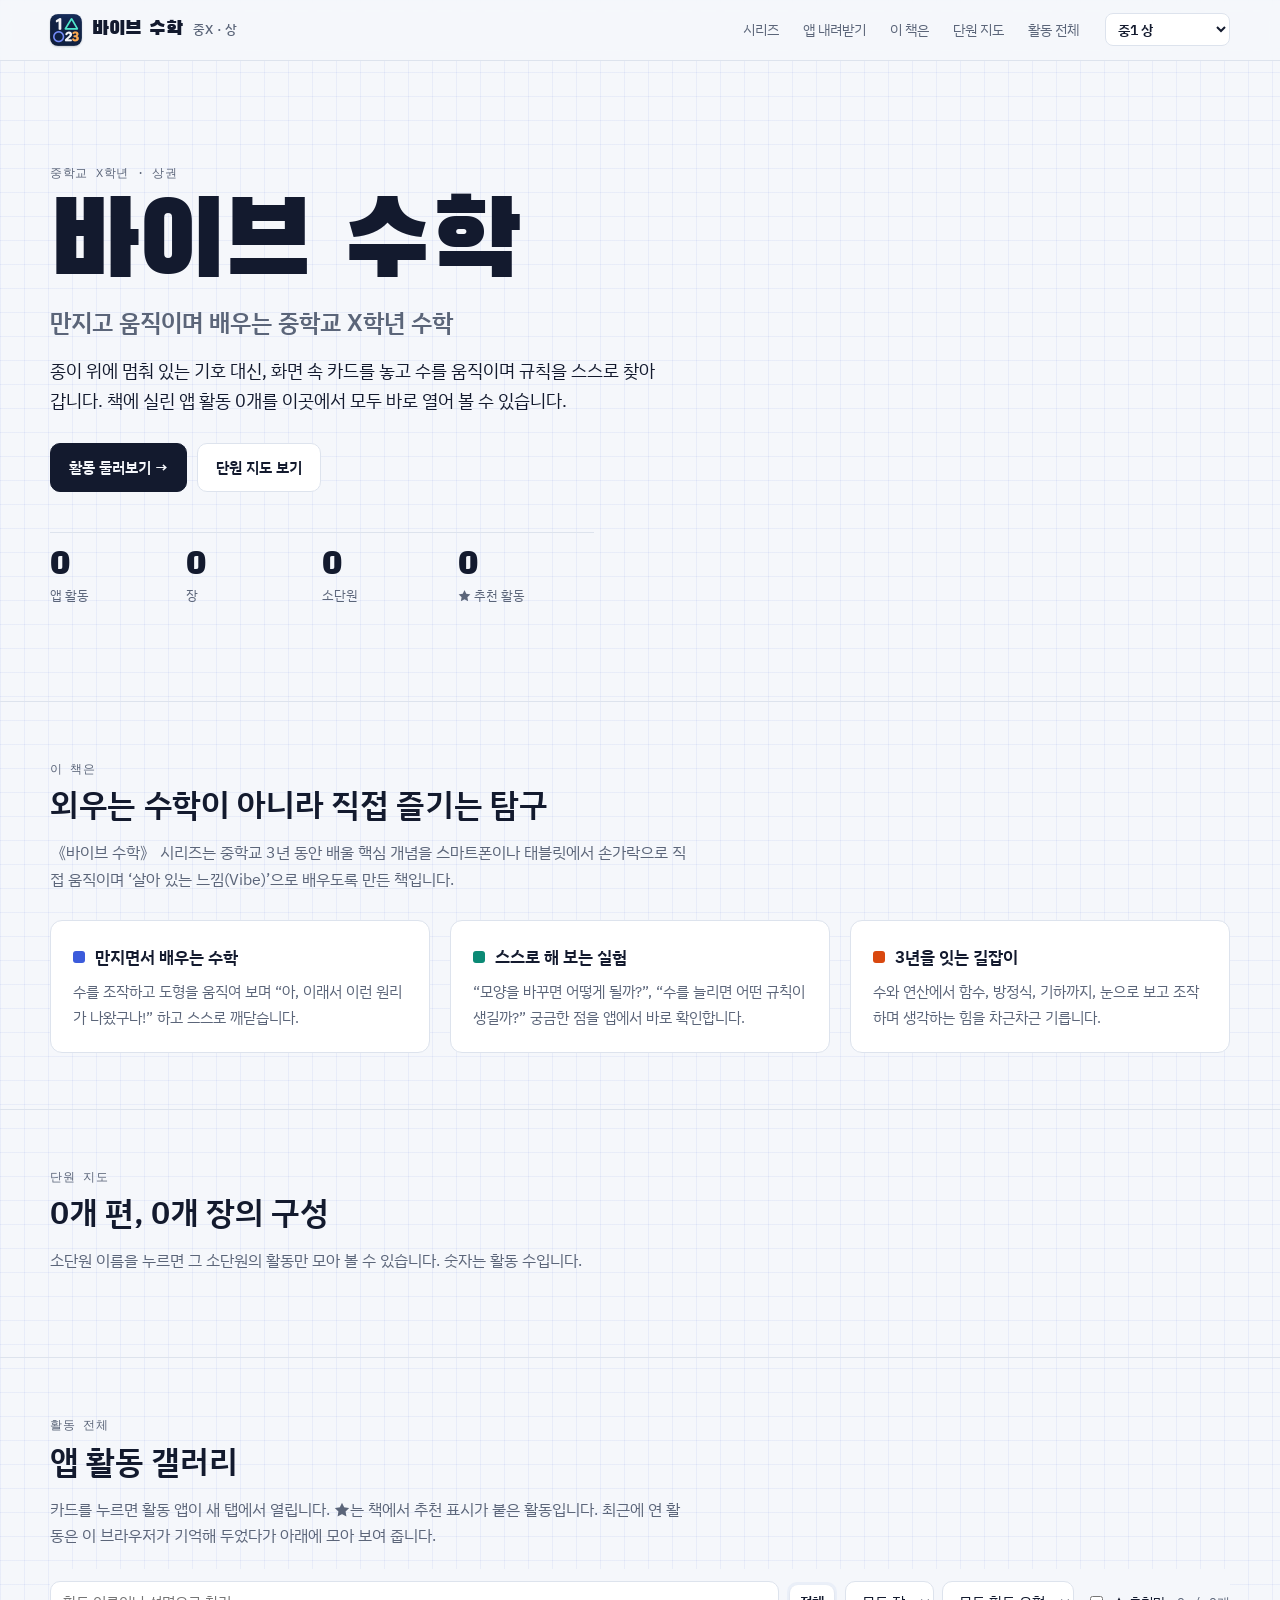
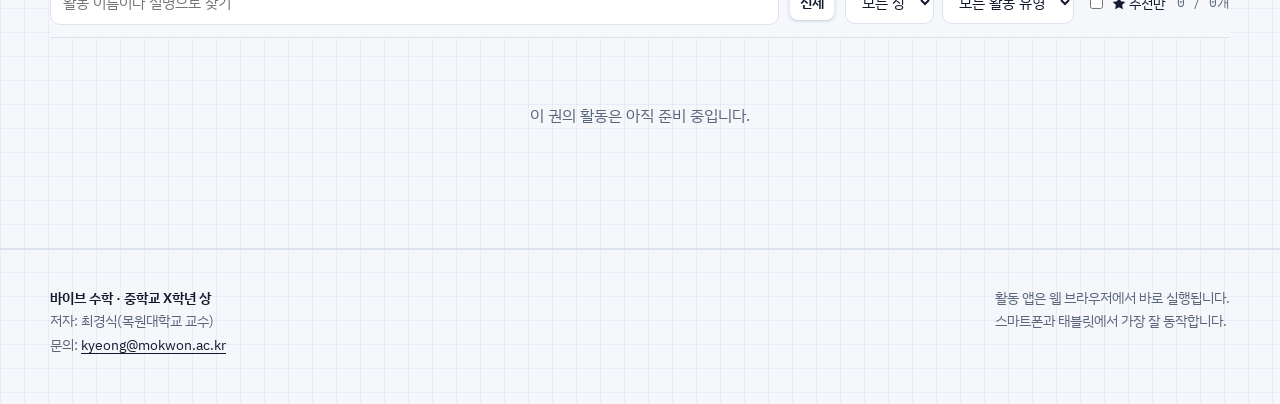
==== commit 519f58e9: "Add files via upload" ====
--- a/_template/index.html
+++ b/_template/index.html
@@ -1,11 +1,20 @@
 <!doctype html>
-<html lang="ko" data-volume="g1-1">
+<html lang="ko" data-volume="gX-Y">
 <head>
 <meta charset="utf-8">
 <meta name="viewport" content="width=device-width, initial-scale=1, viewport-fit=cover">
-<title>바이브 수학 중학교 1학년 상</title>
-<meta name="description" content="《바이브 수학》 중학교 1학년 상권의 앱 활동 192개를 단원별로 둘러보고 바로 열어 볼 수 있는 공개 사이트입니다.">
+<title>바이브 수학 중학교 X학년 상·하</title>
+<meta name="description" content="《바이브 수학》 중학교 X학년 상·하권의 앱 활동을 단원별로 둘러보고 바로 열어 볼 수 있는 공개 사이트입니다.">
 <meta name="author" content="최경식(목원대학교 교수)">
+<!--
+  ┌─ 새 권 만들기 ───────────────────────────────────────────────
+  │ 1) 위 <html data-volume="gX-Y"> 를 이 권의 폴더 이름으로 (예: g1-2)
+  │ 2) <title> 과 <meta name="description"> 내용을 이 권에 맞게
+  │ 3) 맨 아래 <script id="vm-data"> 의 [ ] 안에 앱 활동 데이터 넣기
+  │ 4) assets/series.js 에서 이 권의 status 를 'live' 로, apps·published·fan 채우기
+  │ 그 밖의 제목·저자·편 버튼·단원 지도는 자동으로 채워집니다. (자세한 설명: ../README.md)
+  └──────────────────────────────────────────────────────────────
+-->
 <link rel="preconnect" href="https://fonts.googleapis.com">
 <link rel="preconnect" href="https://fonts.gstatic.com" crossorigin>
 <link rel="stylesheet" href="https://fonts.googleapis.com/css2?family=Black+Han+Sans&family=IBM+Plex+Mono:wght@500&family=IBM+Plex+Sans+KR:wght@400;500;600&display=swap">
@@ -16,7 +25,7 @@
 <body>
 <header class="top">
   <div class="wrap">
-    <a class="brand" href="../index.html" title="시리즈 전체 보기"><img class="brand-mark" src="../assets/logo.png" alt="" width="32" height="32">바이브 수학<small data-v="short">중1 · 상</small></a>
+    <a class="brand" href="../index.html" title="시리즈 전체 보기"><img class="brand-mark" src="../assets/logo.png" alt="" width="32" height="32">바이브 수학<small data-v="short">중X · 상</small></a>
     <nav aria-label="바로가기">
       <a href="../index.html">시리즈</a>
       <a href="../index.html#download">앱 내려받기</a>
@@ -32,8 +41,8 @@
   <section class="hero">
     <div class="wrap">
       <div>
-        <div class="eyebrow" data-v="eyebrow">중학교 1학년 · 상권</div>
-        <h1>바이브 수학<span class="grade" data-v="grade">만지고 움직이며 배우는 중학교 1학년 수학</span></h1>
+        <div class="eyebrow" data-v="eyebrow">중학교 X학년 · 상권</div>
+        <h1>바이브 수학<span class="grade" data-v="grade">만지고 움직이며 배우는 중학교 X학년 수학</span></h1>
         <p class="lead">종이 위에 멈춰 있는 기호 대신, 화면 속 카드를 놓고 수를 움직이며 규칙을 스스로 찾아갑니다. 책에 실린 앱 활동 <span data-n="total"></span>개를 이곳에서 모두 바로 열어 볼 수 있습니다.</p>
         <div class="cta">
           <a class="btn primary" href="#activities">활동 둘러보기 →</a>
@@ -66,7 +75,7 @@
   <section class="band" id="units">
     <div class="wrap">
       <div class="eyebrow">단원 지도</div>
-      <h2 data-v="parts-summary">3개 편, 6개 장의 구성</h2>
+      <h2 data-v="parts-summary">편과 장의 구성</h2>
       <p class="intro">소단원 이름을 누르면 그 소단원의 활동만 모아 볼 수 있습니다. 숫자는 활동 수입니다.</p>
       <div class="parts" id="parts"></div>
     </div>
@@ -76,7 +85,7 @@
     <div class="wrap">
       <div class="eyebrow">활동 전체</div>
       <h2>앱 활동 갤러리</h2>
-      <p class="intro">카드를 누르면 활동 앱이 새 탭에서 열립니다. ★는 책에서 추천 표시가 붙은 활동입니다. 활동 유형(조작 · 시각 실험 / 개념 판별 · 퀴즈 / 수리소 / 게임 · 챌린지)으로도 골라 볼 수 있습니다. 카드의 <b>QR</b>을 누르면 그 활동의 QR 코드가 화면에 크게 나타나 학생들이 스마트폰으로 찍어 바로 열 수 있습니다. 최근에 연 활동은 이 브라우저가 기억해 두었다가 아래에 모아 보여 줍니다.</p>
+      <p class="intro">카드를 누르면 활동 앱이 새 탭에서 열립니다. ★는 책에서 추천 표시가 붙은 활동입니다. 최근에 연 활동은 이 브라우저가 기억해 두었다가 아래에 모아 보여 줍니다.</p>
       <div class="recent" id="recent" hidden></div>
       <div class="filters">
         <input type="search" id="q" placeholder="활동 이름이나 설명으로 찾기" aria-label="활동 찾기">
@@ -96,12 +105,14 @@
 
 <footer>
   <div class="wrap">
-    <div><b data-v="foot-title">바이브 수학 · 중학교 1학년 상</b><br><span data-v="foot-author">저자: 최경식(목원대학교 교수) · 2026년 10월 22일</span><br>문의: <a data-v="email" href="mailto:kyeong@mokwon.ac.kr">kyeong@mokwon.ac.kr</a></div>
+    <div><b data-v="foot-title">바이브 수학 · 중학교 X학년 상</b><br><span data-v="foot-author">저자: 최경식(목원대학교 교수)</span><br>문의: <a data-v="email" href="mailto:kyeong@mokwon.ac.kr">kyeong@mokwon.ac.kr</a></div>
     <div>활동 앱은 웹 브라우저에서 바로 실행됩니다.<br>스마트폰과 태블릿에서 가장 잘 동작합니다.</div>
   </div>
 </footer>
 
-<script id="vm-data" type="application/json">[{"id":"1.1","part":"Ⅰ. 수와 연산","chapter":"1. 소인수분해","section":"소인수분해","name":"직사각형 배열탐험","featured":false,"type":"조작 · 시각 실험","description":"카드 개수를 정하고, 직사각형으로 배열하는 방법을 직접 찾아보는 앱입니다. 세로와 가로를 바꾸어 보면서 모두 몇 가지 배열이 나오는지 탐색합니다.","book_page":3,"app_url":"https://claude.ai/public/artifacts/427834f1-3db6-4cb2-9669-ed9eae28f02f"},{"id":"1.2","part":"Ⅰ. 수와 연산","chapter":"1. 소인수분해","section":"소인수분해","name":"약수와 직사각형","featured":false,"type":"조작 · 시각 실험","description":"수를 움직이며 같은 넓이의 직사각형을 찾아보는 앱입니다. 직사각형의 가로와 세로에서 약수의 짝을 발견합니다.","book_page":4,"app_url":"https://claude.ai/public/artifacts/b8372c14-d4f3-4f00-b440-466b2db49483"},{"id":"1.3","part":"Ⅰ. 수와 연산","chapter":"1. 소인수분해","section":"소인수분해","name":"약수 구하기","featured":true,"type":"개념 판별 · 퀴즈","description":"주어진 수의 약수를 하나씩 찾아보는 앱입니다. 약수를 모두 찾은 뒤, 그 수가 소수인지 합성수인지 판단합니다.","book_page":5,"app_url":"https://claude.ai/public/artifacts/5c45bea7-f5c2-44f9-b2f8-c0551fe0a15b"},{"id":"1.4","part":"Ⅰ. 수와 연산","chapter":"1. 소인수분해","section":"소인수분해","name":"소수와 합성수 OX퀴즈","featured":false,"type":"개념 판별 · 퀴즈","description":"소수와 합성수의 개념을 OX 퀴즈로 확인하는 앱입니다. 문장을 읽고 O 또는 X를 선택한 뒤, 바로 정답과 해설을 확인합니다.","book_page":6,"app_url":"https://claude.ai/public/artifacts/74efce23-5cb3-46f0-8b98-a622daa54f19"},{"id":"1.5","part":"Ⅰ. 수와 연산","chapter":"1. 소인수분해","section":"소인수분해","name":"소수일까 합성수일까","featured":false,"type":"개념 판별 · 퀴즈","description":"숫자와 설명을 보고 소수인지 합성수인지 OX로 판단하는 앱입니다. 약수의 개수와 설명이 맞는지 살펴본 뒤, 정답과 해설을 확인합니다.","book_page":7,"app_url":"https://claude.ai/public/artifacts/21538e55-9635-4f0a-8e87-41e7ad1b35c2"},{"id":"1.6","part":"Ⅰ. 수와 연산","chapter":"1. 소인수분해","section":"소인수분해","name":"에라토스테네스의 체","featured":true,"type":"조작 · 시각 실험","description":"1부터 50까지의 수에서 소수가 아닌 수를 차례로 지우며 소수를 찾는 앱입니다. 2, 3, 5, 7의 배수를 직접 지우면서 에라토스테네스의 체의 원리를 익힙니다.","book_page":8,"app_url":"https://claude.ai/public/artifacts/e7956d1d-16a6-4a5d-a8ae-3fc1ba86baa3"},{"id":"1.7","part":"Ⅰ. 수와 연산","chapter":"1. 소인수분해","section":"소인수분해","name":"거듭제곱 만들기","featured":false,"type":"개념 판별 · 퀴즈","description":"밑과 지수를 찾고, 같은 수를 여러 번 곱하면서 거듭제곱의 뜻을 알아보는 앱입니다. 거듭제곱을 곱셈식으로 나타내고 그 값을 구합니다.","book_page":9,"app_url":"https://claude.ai/public/artifacts/af13be0b-1f53-41c6-bcf0-d2daa13ff9de"},{"id":"1.8","part":"Ⅰ. 수와 연산","chapter":"1. 소인수분해","section":"소인수분해","name":"거듭제곱 폭탄게임","featured":true,"type":"게임 · 챌린지","description":"폭탄에 적힌 거듭제곱을 보고, 폭탄이 터지기 전에 알맞은 값을 선택하는 앱입니다. 정답을 맞힐수록 단계가 올라가며 더 다양한 문제에 도전합니다.","book_page":10,"app_url":"https://claude.ai/public/artifacts/bef28674-96cd-45cb-8557-18ca9f630a3c"},{"id":"1.9","part":"Ⅰ. 수와 연산","chapter":"1. 소인수분해","section":"소인수분해","name":"같은 소인수를 묶어라","featured":false,"type":"조작 · 시각 실험","description":"섞여 있는 소인수 중에서 같은 소인수를 찾아 묶는 앱입니다. 같은 소인수가 몇 개인지 세어 거듭제곱으로 나타내고, 한 번만 나온 소인수는 그대로 두어 소인수분해식을 완성합니다.","book_page":11,"app_url":"https://claude.ai/public/artifacts/e3effb76-9cd3-4cec-8300-5e7224f9ab7b"},{"id":"1.10","part":"Ⅰ. 수와 연산","chapter":"1. 소인수분해","section":"소인수분해","name":"소인수분해 식을 다시 수로","featured":false,"type":"개념 판별 · 퀴즈","description":"소인수분해된 식을 거꾸로 계산하여 원래 수를 찾는 앱입니다. 거듭제곱을 반복된곱셈으로 풀고, 각 묶음의 값을 계산한 뒤 전체를 곱하면서 소인수분해식과 원래 수가 같은 값을 나타낸다는 것을 이해합니다.","book_page":12,"app_url":"https://claude.ai/public/artifacts/8052335b-5e7b-4e9a-8ed8-d1318496478c"},{"id":"1.11","part":"Ⅰ. 수와 연산","chapter":"1. 소인수분해","section":"소인수분해","name":"소인수 탐정","featured":false,"type":"개념 판별 · 퀴즈","description":"주어진 수의 약수를 찾고, 그중 소수를 골라 소인수를 발견하는 앱입니다.","book_page":13,"app_url":"https://claude.ai/public/artifacts/bb5aee77-7640-4afd-b2cf-fdf337d45b4e"},{"id":"1.12","part":"Ⅰ. 수와 연산","chapter":"1. 소인수분해","section":"소인수분해","name":"숫자레고","featured":false,"type":"조작 · 시각 실험","description":"자연수를 레고처럼 계속 쪼개며 수의 기본 블록인 소수를 찾는 앱입니다. 분해 방법이 달라도 마지막에는 같은 소수가 남는 것을 확인하며 소인수분해의 의미를 이해합니다.","book_page":14,"app_url":"https://claude.ai/public/artifacts/1b57436b-7b7c-4a02-994b-a97e97b919eb"},{"id":"1.13","part":"Ⅰ. 수와 연산","chapter":"1. 소인수분해","section":"소인수분해","name":"소인수분해 나무","featured":true,"type":"조작 · 시각 실험","description":"수를 두 수의 곱으로 계속 나누어 보며 소인수분해하는 앱입니다. 가지 끝의 수가 모두 소수가 되면 소인수분해가 완성된다는 것을 확인합니다.","book_page":15,"app_url":"https://claude.ai/public/artifacts/610978e6-84ff-459c-8482-56c4f460d85d"},{"id":"1.14","part":"Ⅰ. 수와 연산","chapter":"1. 소인수분해","section":"소인수분해","name":"어디로 쪼개도 같은 곳에 도착할까","featured":true,"type":"조작 · 시각 실험","description":"하나의 자연수를 서로 다른 방법으로 끝까지 쪼개고, 마지막에 남는 소인수를 비교하는 앱입니다. 분해 방법이 달라도 소인수를 작은 수부터 정렬하면 같은 결과가 나온다는 것을 확인하며 소인수분해의 유일성을 이해합니다.","book_page":16,"app_url":"https://claude.ai/public/artifacts/b3b63189-2f27-4b67-a540-23ebe02d6149"},{"id":"1.15","part":"Ⅰ. 수와 연산","chapter":"1. 소인수분해","section":"소인수분해","name":"어디까지 나누어야 할까","featured":false,"type":"개념 판별 · 퀴즈","description":"소인수분해 과정에서 합성수가 남아 있는지 확인하는 앱입니다. 모든 인수가 소수가 되었을 때 분해를 끝낸다는 조건을 익힙니다.","book_page":17,"app_url":"https://claude.ai/public/artifacts/91aff268-acd0-432b-8c46-3a872041c4d5"},{"id":"1.16","part":"Ⅰ. 수와 연산","chapter":"1. 소인수분해","section":"소인수분해","name":"소수로 차례차례 나누기","featured":false,"type":"조작 · 시각 실험","description":"자연수를 나누어떨어지게 하는 소수를 찾아 차례로 나누면서 소인수분해하는 방법을 익히는 앱입니다. 가장 작은 소수부터 나누는 방법을 연습하고, 나누는 순서가 달라도 얻는 소인수는 같다는 것을 비교하며 확인합니다.","book_page":18,"app_url":"https://claude.ai/public/artifacts/09f88bbd-1c7b-4e34-8f37-b3be87464ba9"},{"id":"1.17","part":"Ⅰ. 수와 연산","chapter":"1. 소인수분해","section":"소인수분해","name":"소인수로 약수 만들기","featured":true,"type":"조작 · 시각 실험","description":"소인수분해한 수에서 각 소인수를 몇 개씩 사용할지 조합하여 약수를 만드는 앱입니다. 가능한 조합으로 모든 약수를 만들고, 선택의 가짓수를 세어 약수의 개수를 구합니다.","book_page":19,"app_url":"https://claude.ai/public/artifacts/b73d39ec-9a04-4a97-8711-f19d4c799bf6"},{"id":"1.18","part":"Ⅰ. 수와 연산","chapter":"1. 소인수분해","section":"소인수분해","name":"소인수분해 수리소","featured":false,"type":"수리소 (오류 진단)","description":"소인수분해식을 점검하고 잘못된 부분을 찾아 고치는 앱입니다. 오류를 수정하면서 올바른 소인수분해의 조건을 익힙니다.","book_page":20,"app_url":"https://claude.ai/public/artifacts/0fe5c459-27a1-4b6e-9fe0-5b5c9108f7fa"},{"id":"1.19","part":"Ⅰ. 수와 연산","chapter":"1. 소인수분해","section":"소인수분해","name":"소인수분해 종합 수리소","featured":false,"type":"수리소 (오류 진단)","description":"잘못된 소인수분해 풀이에서 오류를 찾고, 원인을 진단한 뒤 직접 고치는 앱입니다. 합성수가 남은 경우, 곱이 원래 수와 다른 경우, 지수를 잘못 묶은 경우, 소인수가 빠진 경우를 살펴보며 풀이를 스스로 점검하는 방법을 익힙니다.","book_page":21,"app_url":"https://claude.ai/public/artifacts/8395a4fa-b6cd-4cc8-9a2b-fc8ad8423e3b"},{"id":"1.20","part":"Ⅰ. 수와 연산","chapter":"1. 소인수분해","section":"최대공약수","name":"약수상자 속 비밀","featured":false,"type":"개념 판별 · 퀴즈","description":"두 수의 약수를 직접 찾고, 두 수에 공통인 약수를 골라 공약수의 의미를 알아보는 앱입니다. 찾은 공약수 중 가장 큰 수를 선택하며 최대공약수의 뜻을 이해합니다.","book_page":22,"app_url":"https://claude.ai/public/artifacts/200bbd6a-ce34-454d-a821-4d6a94cd4ef4"},{"id":"1.21","part":"Ⅰ. 수와 연산","chapter":"1. 소인수분해","section":"최대공약수","name":"공통 레고를 찾아라","featured":false,"type":"조작 · 시각 실험","description":"두 수를 이루는 소수 블록을 살펴보고, 두 수가 공통으로 가지고 있는 블록을 고르는 앱입니다. 공통 블록을 모두 곱하면서 최대공약수의 뜻을 발견합니다.","book_page":23,"app_url":"https://claude.ai/public/artifacts/9a577a19-5927-4cf2-97e1-5c037bd198dd"},{"id":"1.22","part":"Ⅰ. 수와 연산","chapter":"1. 소인수분해","section":"최대공약수","name":"공약수는 어디에서 나올까","featured":false,"type":"조작 · 시각 실험","description":"두 수의 최대공약수의 약수를 하나씩 찾고, 찾은 약수가 두 수를 모두 나누는지 확인하는 앱입니다. 두 수의 공약수 전체와 최대공약수의 약수 전체를 비교하며, 두 수의 공약수는 최대공약수의 약수와 같다는 관계를 발견합니다.","book_page":24,"app_url":"https://claude.ai/public/artifacts/61e86f53-0729-4bf1-a9e3-f7255ca9ba6a"},{"id":"1.23","part":"Ⅰ. 수와 연산","chapter":"1. 소인수분해","section":"최대공약수","name":"소인수분해로 최대공약수 찾기","featured":false,"type":"조작 · 시각 실험","description":"두 수를 소인수분해한 뒤, 공통으로 들어 있는 소인수를 짝지어 최대공약수를 찾는 앱입니다. 같은 소인수 타일을 하나씩 연결하면서 공통 소인수를 모두 곱하면 최대공약수가 된다는 원리를 이해합니다. 두 수가 서로소인 경우에는 공통 소인수가 없으며 최대공약수가 1임을 확인합니다.","book_page":25,"app_url":"https://claude.ai/public/artifacts/ddc224c9-a4ef-4f7e-a2b8-46910ec37813"},{"id":"1.24","part":"Ⅰ. 수와 연산","chapter":"1. 소인수분해","section":"최대공약수","name":"지수로 최대공약수 찾기","featured":true,"type":"개념 판별 · 퀴즈","description":"두 수를 소인수분해한 뒤, 공통인 소인수의 지수를 비교하여 최대공약수를 구하는 앱입니다. 더 작은 지수를 직접 선택하면서 두 수가 모두 가지고 있는 만큼만 공통 소인수를 사용할 수 있다는 원리를 이해합니다.","book_page":26,"app_url":"https://claude.ai/public/artifacts/e5e2c58f-6e44-41b4-831c-f4b72bd4ab7b"},{"id":"1.25","part":"Ⅰ. 수와 연산","chapter":"1. 소인수분해","section":"최대공약수","name":"겹치는 만큼만 가져가","featured":true,"type":"조작 · 시각 실험","description":"같은 소수의 거듭제곱을 블록으로 펼쳐 공통으로 짝지을 수 있는 부분을 찾는 앱입니다. 한쪽에만 남는 블록은 공통이 될 수 없음을 확인하고, 공통으로 짝지을 수 있는 블록의 개수가 두 지수 중 작은 값이라는 원리를 발견합니다. 이를 여러 소인수가 있는 두 수의 최대공약수를 구하는 활동으로 연결합니다.","book_page":27,"app_url":"https://claude.ai/public/artifacts/c6fd6b2f-5ace-4d09-ac59-12e3242034a8"},{"id":"1.26","part":"Ⅰ. 수와 연산","chapter":"1. 소인수분해","section":"최대공약수","name":"두 수를 함께 나누어 보자","featured":false,"type":"조작 · 시각 실험","description":"두 수를 공통으로 나눌 수 있는 소수를 찾아 동시에 나누어 보는 앱입니다. 두 수를 함께 나누면서 공통인 소인수와 최대공약수의 관계를 이해합니다.","book_page":28,"app_url":"https://claude.ai/public/artifacts/7914ff8a-f89b-48b7-9a74-07546ea19b1b"},{"id":"1.27","part":"Ⅰ. 수와 연산","chapter":"1. 소인수분해","section":"최대공약수","name":"셋 모두에 들어 있는 것만","featured":true,"type":"조작 · 시각 실험","description":"세 수를 소인수분해한 뒤, 세 수 모두에 공통으로 들어 있는 소인수를 찾아 최대공약수를 구성하는 앱입니다. 같은 소인수를 세 줄에서 하나씩 짝지으며, 세 수의 최대공약수도 공통으로 들어 있는 만큼만 사용하여 구한다는 원리를 익힙니다.","book_page":29,"app_url":"https://claude.ai/public/artifacts/c89b108b-3108-464a-bb16-8eee8e271617"},{"id":"1.28","part":"Ⅰ. 수와 연산","chapter":"1. 소인수분해","section":"최대공약수","name":"최대공약수 수리소","featured":false,"type":"수리소 (오류 진단)","description":"잘못된 최대공약수 풀이에서 오류를 찾고, 원인을 진단한 뒤 잘못된 부분을 고치는 앱입니다. 공통 소인수와 지수, 빠뜨린 소인수, 세 수 모두에 공통인지 여부를 점검하며 최대공약수를 구하는 원리를 익힙니다.","book_page":30,"app_url":"https://claude.ai/public/artifacts/0b4c8654-dc19-4cb9-b43f-d4f2447d9d05"},{"id":"1.29","part":"Ⅰ. 수와 연산","chapter":"1. 소인수분해","section":"최대공약수","name":"서로소 소수","featured":false,"type":"개념 판별 · 퀴즈","description":"두 수가 서로소인지 판단하고, 약수와 공약수를 직접 비교하는 앱입니다.","book_page":31,"app_url":"https://claude.ai/public/artifacts/a56ad686-a524-4362-9c29-80553d4af3e8"},{"id":"1.30","part":"Ⅰ. 수와 연산","chapter":"1. 소인수분해","section":"최대공약수","name":"서로소 판별기","featured":false,"type":"개념 판별 · 퀴즈","description":"두 자연수의 약수와 공약수를 직접 비교하며 서로소의 의미를 확인하는 앱입니다. 먼저 서로소인지 예측한 뒤 결과를 확인하며, 최대공약수가 1이면 서로소라는 관계를 이해합니다.","book_page":32,"app_url":"https://claude.ai/public/artifacts/b14ebbb6-7900-4a99-9c06-eb7ba566defa"},{"id":"1.31","part":"Ⅰ. 수와 연산","chapter":"1. 소인수분해","section":"최소공배수","name":"공배수는 어디에서 나올까","featured":false,"type":"조작 · 시각 실험","description":"두 수의 공배수를 여러 개 찾고, 공배수들이 최소공배수의 2배, 3배, 4배 등으로 이어진다는 관계를 발견하는 앱입니다. 최소공배수의 배수가 두 수 모두로 나누어떨어지는지도 확인하며, 두 수의 공배수는 그 두 수의 최소공배수의 배수라는 규칙을 완성합니다.","book_page":33,"app_url":"https://claude.ai/public/artifacts/70a1aaa2-6160-4e05-b8c9-c704e7b5bdf8"},{"id":"1.32","part":"Ⅰ. 수와 연산","chapter":"1. 소인수분해","section":"최소공배수","name":"최소공배수 발견하기","featured":false,"type":"조작 · 시각 실험","description":"두 수의 배수를 차례로 살펴보고, 두 줄에 공통으로 나타나는 수를 찾아 최소공배수의 뜻을 알아보는 앱입니다. 공배수가 여러 개 있음을 확인한 뒤 가장 작은 수를 선택하면서, 공배수 중 가장 작은 수가 최소공배수라는 개념을 이해합니다.","book_page":34,"app_url":"https://claude.ai/public/artifacts/33122e4f-c47e-4d46-a768-5e3e17df8c40"},{"id":"1.33","part":"Ⅰ. 수와 연산","chapter":"1. 소인수분해","section":"최소공배수","name":"다시 함께 만나는 때는","featured":true,"type":"조작 · 시각 실험","description":"반복되는 두 현상이 다시 함께 일어나는 시간을 관찰하는 앱입니다. 공배수에 해당하는 시간 중 가장 이른 시간이 최소공배수와 연결된다는 것을 이해합니다.","book_page":35,"app_url":"https://claude.ai/public/artifacts/c37d1ddd-e86c-43b6-9ab4-54dfeec82bff"},{"id":"1.34","part":"Ⅰ. 수와 연산","chapter":"1. 소인수분해","section":"최소공배수","name":"최소공배수 만들기","featured":true,"type":"개념 판별 · 퀴즈","description":"두 수를 소인수분해한 뒤, 같은 소인수의 지수를 비교하여 큰 지수를 선택하고 이를 곱해 최소공배수를 찾는 앱입니다. 두 수를 모두 만들려면 각 소인수가 필요한 만큼 있어야 한다는 원리를 통해 큰 지수를 선택하는 이유를 이해합니다.","book_page":36,"app_url":"https://claude.ai/public/artifacts/e87a7425-95ac-48c7-b0ca-b9604178da3d"},{"id":"1.35","part":"Ⅰ. 수와 연산","chapter":"1. 소인수분해","section":"최소공배수","name":"두 수를 함께 나누어 보자","featured":false,"type":"조작 · 시각 실험","description":"두 수를 소수로 함께 나누면서 최소공배수를 구하는 방법을 익히는 앱입니다. 두 수를 함께 나눌 수 없더라도 한 수가 나누어지면 계속 진행하고, 나누어지지 않는 수는 그대로 내려옵니다. 이 과정을 통해 최대공약수와 최소공배수의 계산 원리차이를 발견합니다.","book_page":37,"app_url":"https://claude.ai/artifact/PshduaAa8u9tjhcKUvb1p4"},{"id":"1.36","part":"Ⅰ. 수와 연산","chapter":"1. 소인수분해","section":"최소공배수","name":"둘 다 만들려면 몇 개가 필요할까","featured":false,"type":"조작 · 시각 실험","description":"같은 소인수의 거듭제곱을 블록으로 나타내며, 최소공배수를 구할 때 큰 지수를 선택하는 이유를 발견하는 앱입니다.","book_page":38,"app_url":"https://claude.ai/public/artifacts/ee6b1dae-7498-4a0a-adc8-cb70d5500ea7"},{"id":"1.37","part":"Ⅰ. 수와 연산","chapter":"1. 소인수분해","section":"최소공배수","name":"셋 모두 만들려면 몇 개가 필요할까","featured":false,"type":"조작 · 시각 실험","description":"세 수의 최소공배수를 소인수분해로 구할 때 각 소인수의 가장 큰 지수를 선택하는 이유를 알아보는 앱입니다. 세 수를 모두 만들 수 있을 만큼 소인수를 준비하고, 그보다 줄이면 어느 한 수를 만들 수 없음을 확인하며 최소공배수의 원리를 이해합니다.","book_page":39,"app_url":"https://claude.ai/public/artifacts/b6735cd0-56eb-46db-8e51-4e384a43b183"},{"id":"1.38","part":"Ⅰ. 수와 연산","chapter":"1. 소인수분해","section":"최소공배수","name":"최소공배수 수리소","featured":false,"type":"수리소 (오류 진단)","description":"잘못된 최소공배수 풀이를 점검하고 오류의 원인을 찾아 직접 고치는 앱입니다. 두 수를 모두 만들 수 있는지 확인하며, 최소공배수에는 필요한 소인수를 빠짐없이 포함하되 각 소인수는 두 수 중 더 많이 필요한 만큼만 포함한다는 원리를 이해합니다.","book_page":40,"app_url":"https://claude.ai/public/artifacts/b8ed7f0e-1333-4f8b-b483-96e639bafc6c"},{"id":"1.39","part":"Ⅰ. 수와 연산","chapter":"1. 소인수분해","section":"최소공배수","name":"작은지수 큰지수","featured":true,"type":"개념 판별 · 퀴즈","description":"같은 두 수의 소인수분해를 보고 최대공약수와 최소공배수의 지수 선택 방법을 비교하는 앱입니다. 공통인 소인수에 대해 최대공약수는 작은 지수, 최소공배수는 큰 지수를 사용한다는 규칙을 확인합니다. 한쪽에만 있는 소인수는 최소공배수에 그대로 포함된다는 점도 정리합니다.","book_page":41,"app_url":"https://claude.ai/public/artifacts/ddaee845-8a4c-48bd-8bd3-d9ef29e03038"},{"id":"1.40","part":"Ⅰ. 수와 연산","chapter":"1. 소인수분해","section":"최소공배수","name":"최대한 크게, 똑같이","featured":true,"type":"개념 판별 · 퀴즈","description":"실생활 상황을 읽고 최대공약수를 사용해야 하는 경우를 판단하는 앱입니다. 남김없이 똑같이 나누거나 자르는 조건을 찾아 최대공약수를 구하고, 계산 결과가길이, 묶음 수, 정사각형의 한 변 등 무엇을 뜻하는지 해석합니다. 마지막에는 최대공약수와 최소공배수를 구별하며 활용 기준을 정리합니다.","book_page":42,"app_url":"https://claude.ai/public/artifacts/386e7ebd-5291-43e4-a6d2-65c0b5d1cab4"},{"id":"1.41","part":"Ⅰ. 수와 연산","chapter":"1. 소인수분해","section":"최소공배수","name":"최대 최소 무엇을 구해야 할까","featured":false,"type":"개념 판별 · 퀴즈","description":"상황을 읽고 최대공약수와 최소공배수 중 무엇을 구해야 하는지 판단하는 앱입니다. 문제 상황의 구조를 해석하는 데 초점을 두고, 알맞은 개념을 선택합니다.","book_page":43,"app_url":"https://claude.ai/public/artifacts/a0e087bf-6f29-4c09-b9e4-4451aff36ae3"},{"id":"2.1","part":"Ⅰ. 수와 연산","chapter":"2. 정수와 유리수","section":"정수와 유리수의 뜻과 대소 관계","name":"0을 기준으로","featured":false,"type":"개념 판별 · 퀴즈","description":"일상생활의 여러 상황을 0을 기준으로 살펴보고, 서로 반대되는 방향을 +와 -로 나타내는 앱입니다. 방향을 판단한 뒤 수직선에서 위치를 찾으며 양수와 음수의 의미를 이해합니다.","book_page":45,"app_url":"https://claude.ai/public/artifacts/89cca969-40d9-42b0-acc3-1e934ab965d4"},{"id":"2.2","part":"Ⅰ. 수와 연산","chapter":"2. 정수와 유리수","section":"정수와 유리수의 뜻과 대소 관계","name":"양수 · 음수 · 0 분류 연구소","featured":false,"type":"개념 판별 · 퀴즈","description":"정수, 분수, 소수를 0과 비교하여 양수, 음수, 0으로 분류하는 앱입니다. 여러 형태의 수를 직접 분류하고 오답을 수정하면서, 수의 표현이 달라도 판단 기준은 항상0이라는 것을 이해합니다.","book_page":46,"app_url":"https://claude.ai/public/artifacts/0d6115f1-d02b-4375-954c-8ac23d652775"},{"id":"2.3","part":"Ⅰ. 수와 연산","chapter":"2. 정수와 유리수","section":"정수와 유리수의 뜻과 대소 관계","name":"정수 고르기","featured":false,"type":"개념 판별 · 퀴즈","description":"여러 수 중에서 정수, 양의 정수, 음의 정수를 차례로 찾는 앱입니다. 수의 값을 살펴보며 정수가 양의 정수, 0, 음의 정수로 이루어진다는 관계를 익힙니다.","book_page":47,"app_url":"https://claude.ai/public/artifacts/d8028f4e-cab2-445e-9830-66be8bd6bce6"},{"id":"2.4","part":"Ⅰ. 수와 연산","chapter":"2. 정수와 유리수","section":"정수와 유리수의 뜻과 대소 관계","name":"수의 정체를 모두 찾아라!","featured":false,"type":"개념 판별 · 퀴즈","description":"주어진 수를 보고 자연수, 정수, 유리수, 정수가 아닌 유리수 중 해당하는 범주를 모두 선택하는 앱입니다. 하나의 수가 여러 범주에 동시에 포함될 수 있음을 확인하며 자연수, 정수, 유리수의 포함 관계를 이해합니다.","book_page":48,"app_url":"https://claude.ai/public/artifacts/60fc18c7-67c2-49bc-ad3a-e6124fb0d913"},{"id":"2.5","part":"Ⅰ. 수와 연산","chapter":"2. 정수와 유리수","section":"정수와 유리수의 뜻과 대소 관계","name":"수직선 위에 정수를 놓아라!","featured":false,"type":"조작 · 시각 실험","description":"0을 기준으로 정수를 수직선 위에 나타내는 방법을 단계적으로 익히는 앱입니다. 0의 위치를 찾고 양수는 오른쪽, 음수는 왼쪽에 놓인다는 방향을 이해한 뒤, 한 수에서 여러 수로 배치하는 활동을 확장합니다.","book_page":49,"app_url":"https://claude.ai/public/artifacts/35e584f4-2213-4404-9877-738d3ae08058"},{"id":"2.6","part":"Ⅰ. 수와 연산","chapter":"2. 정수와 유리수","section":"정수와 유리수의 뜻과 대소 관계","name":"정수와 유리수 OX 체크","featured":false,"type":"개념 판별 · 퀴즈","description":"정수와 유리수에 관한 문장을 읽고 O 또는 X를 선택하는 앱입니다. 답을 선택한 뒤 바로 해설을 확인하고, 활동이 끝나면 틀린 개념을 다시 정리합니다.","book_page":50,"app_url":"https://claude.ai/public/artifacts/c7692ec8-a719-4435-82e3-678a1ceebae5"},{"id":"2.7","part":"Ⅰ. 수와 연산","chapter":"2. 정수와 유리수","section":"정수와 유리수의 덧셈과 뺄셈","name":"덧셈 첫걸음","featured":false,"type":"조작 · 시각 실험","description":"수직선에서 직접 이동하며 정수의 덧셈의 의미를 이해하는 앱입니다. 첫 번째 수를 출발점으로 정하고, 두 번째 수의 부호로 이동 방향을, 절댓값으로 이동 거리를 판단합니다. 양수와 음수 방향의 이동, 0을 지나는 이동, 0을 더하는 경우를 차례로 살펴보며 덧셈을 수직선의 이동으로 해석합니다.","book_page":51,"app_url":"https://claude.ai/public/artifacts/91ef5434-4036-46f1-8f01-f60625c761ef"},{"id":"2.8","part":"Ⅰ. 수와 연산","chapter":"2. 정수와 유리수","section":"정수와 유리수의 덧셈과 뺄셈","name":"수직선에서 같은 부호의 덧셈","featured":true,"type":"조작 · 시각 실험","description":"양수끼리 또는 음수끼리 더할 때 수직선에서 두 이동이 같은 방향으로 이어지는 모습을 관찰하는 앱입니다. (+2)+(+3), (-2)+(-3)과 같은 사례를 통해 절댓값끼리 더하고 두 수의 공통된 부호를 붙인다는 규칙을 발견합니다. 이후 안내가 점차줄어드는 문제를 풀며 개념을 확인합니다.","book_page":52,"app_url":"https://claude.ai/public/artifacts/1c9c8032-911b-4a2c-8d66-8cd8ed26ed03"},{"id":"2.9","part":"Ⅰ. 수와 연산","chapter":"2. 정수와 유리수","section":"정수와 유리수의 덧셈과 뺄셈","name":"0을 향해 되돌아가요","featured":true,"type":"조작 · 시각 실험","description":"서로 다른 부호의 두 수를 더할 때 수직선에서 어떻게 이동하는지 확인하는 앱입니다. 첫 번째 수를 출발점으로 정하고, 두 번째 수의 부호와 절댓값에 따라 0을 향해 이동합니다. 0을 지나지 않는 경우, 정확히 0에서 멈추는 경우, 0을 지나는 경우를 비교하며 다른 부호의 덧셈을 두 수의 절댓값의 차와 연결합니다. 합이 0이 아닌 경우에는 절댓값이 더 큰 수의 부호를 따른다는 규칙을 정리합니다.","book_page":53,"app_url":"https://claude.ai/public/artifacts/1a071dc9-f0a2-42a4-ad02-ceefdd353ca8"},{"id":"2.10","part":"Ⅰ. 수와 연산","chapter":"2. 정수와 유리수","section":"정수와 유리수의 덧셈과 뺄셈","name":"같은 부호끼리 더하면","featured":false,"type":"조작 · 시각 실험","description":"양수끼리와 음수끼리의 덧셈을 수직선에서 관찰하고 공통점을 비교하는 앱입니다. 같은 부호의 두 수는 절댓값끼리 더한 뒤 공통된 부호를 붙인다는 규칙을 발견합니다. 이후 부호와 절댓값을 차례로 선택하며 같은 부호의 덧셈을 연습합니다.","book_page":54,"app_url":"https://claude.ai/public/artifacts/193fdc38-f916-4528-8771-8f1f64c30fc1"},{"id":"2.11","part":"Ⅰ. 수와 연산","chapter":"2. 정수와 유리수","section":"정수와 유리수의 덧셈과 뺄셈","name":"같은 부호 덧셈, 한 번에","featured":false,"type":"개념 판별 · 퀴즈","description":"같은 부호의 두 수를 더하는 규칙을 단계적으로 적용하는 앱입니다. 처음에는 답의 부호 선택, 절댓값의 합 선택, 답 완성의 세 단계를 차례로 수행합니다. 이후화면의 안내 단계가 줄어들면 일부 과정을 머릿속으로 처리하고, 마지막에는 완성된 답을 한 번에 선택하며 규칙을 스스로 적용할 수 있는지 확인합니다.","book_page":55,"app_url":"https://claude.ai/public/artifacts/7c753a8f-4a00-4aaf-b6fb-9c42e923542e"},{"id":"2.12","part":"Ⅰ. 수와 연산","chapter":"2. 정수와 유리수","section":"정수와 유리수의 덧셈과 뺄셈","name":"절댓값 대결 — 남는 쪽의 부호","featured":false,"type":"조작 · 시각 실험","description":"양수와 음수 타일을 짝지어 지우면서 서로 다른 부호의 두 수를 더하는 규칙을 발견하는 앱입니다. 파란 + 타일과 주황 - 타일이 한 쌍을 이루면 0이 된다는 사실을 바탕으로, 남는 타일을 절댓값의 차와 절댓값이 큰 수의 부호에 연결합니다. 절댓값이 같으면 합이 0이 됨을 확인하고, 타일 없이 규칙만으로 계산하는 연습을 합니다.","book_page":56,"app_url":"https://claude.ai/public/artifacts/4608acfb-e59c-4736-b7be-ba850b248ad4"},{"id":"2.13","part":"Ⅰ. 수와 연산","chapter":"2. 정수와 유리수","section":"정수와 유리수의 덧셈과 뺄셈","name":"서로 반대인 수와 0","featured":false,"type":"조작 · 시각 실험","description":"수직선의 이동을 통해 서로 반대인 두 수의 합은 0이고, 어떤 수에 0을 더하면 그 수가 그대로 남는다는 성질을 발견하는 앱입니다. 되돌아오는 이동과 움직이지 않는 경우를 관찰하며 a+(-a)=0과 a+0=a를 비교하고 일반화합니다. 오답일 때는 단계적 힌트로 수직선과 예시를 다시 살펴보고, 마지막에는 5개의 혼합 문제로 두 성질을 확인합니다.","book_page":57,"app_url":"https://claude.ai/public/artifacts/1266e664-7f6b-4735-b84b-428fb301ce9d"},{"id":"2.14","part":"Ⅰ. 수와 연산","chapter":"2. 정수와 유리수","section":"정수와 유리수의 덧셈과 뺄셈","name":"모양은 달라도, 규칙은 같아","featured":false,"type":"개념 판별 · 퀴즈","description":"정수의 덧셈 규칙이 소수와 분수로 나타낸 유리수에도 적용되는지 확인하는 앱입니다. 정수 문제와 유리수 문제를 비교하며 같은 부호, 다른 부호, 서로 반대인 수의 덧셈 규칙을 적용합니다. 규칙을 선택하고 절댓값을 계산한 뒤 알맞은 부호를 붙이면서, 수의 표현이 달라져도 덧셈의 핵심 원리는 같다는 것을 확인합니다.","book_page":58,"app_url":"https://claude.ai/public/artifacts/95e755d8-d24e-4108-ab25-63ab5d17c4ef"},{"id":"2.15","part":"Ⅰ. 수와 연산","chapter":"2. 정수와 유리수","section":"정수와 유리수의 덧셈과 뺄셈","name":"뺄셈식 속 두 종류의 마이너스","featured":true,"type":"개념 판별 · 퀴즈","description":"뺄셈식에 나타나는 -가 뺄셈 기호인지 음수의 부호인지 구별하는 앱입니다. 같은 모양의 기호가 식 안에서 서로 다른 역할을 한다는 점을 확인합니다. 하나의 마이너스를 판별하는 활동에서 시작하여 한 식 안의 여러 마이너스를 모두 분류하며, 기호의 역할을 이해하는 데 집중합니다.","book_page":59,"app_url":"https://claude.ai/public/artifacts/db0e3d35-e26e-49c6-8a31-693ac3d79f26"},{"id":"2.16","part":"Ⅰ. 수와 연산","chapter":"2. 정수와 유리수","section":"정수와 유리수의 덧셈과 뺄셈","name":"빼기, 방향부터 찾자!","featured":false,"type":"조작 · 시각 실험","description":"수직선에서 직접 이동하며 정수의 뺄셈을 이해하는 앱입니다. 빼는 수가 양수이면 왼쪽으로, 음수이면 오른쪽으로 이동하면서, 빼는 수의 부호는 이동 방향을, 절댓값은 이동 거리를 결정한다는 것을 익힙니다.","book_page":60,"app_url":"https://claude.ai/public/artifacts/b6e44c94-ecc1-43b2-820b-4494f0394ab9"},{"id":"2.17","part":"Ⅰ. 수와 연산","chapter":"2. 정수와 유리수","section":"정수와 유리수의 덧셈과 뺄셈","name":"빼는 수를 반대로!","featured":true,"type":"조작 · 시각 실험","description":"뺄셈식과 덧셈식의 수직선 이동을 비교하며, 어떤 수를 빼는 것은 그 수의 반대수를 더하는 것과 같다는 규칙을 발견하는 앱입니다. 양수와 음수를 빼는 경우를 비교하여 a-b=a+(-b)의 원리를 완성하고, 다양한 뺄셈식을 덧셈식으로 바꾸어 적용합니다.","book_page":61,"app_url":"https://claude.ai/public/artifacts/37675bf9-1c0a-4d03-9552-53d8a9e44a2a"},{"id":"2.18","part":"Ⅰ. 수와 연산","chapter":"2. 정수와 유리수","section":"정수와 유리수의 덧셈과 뺄셈","name":"뺄셈을 덧셈으로 바꾸기","featured":false,"type":"개념 판별 · 퀴즈","description":"뺄셈식을 계산하지 않고 같은 뜻의 덧셈식으로 바꾸는 연습을 하는 앱입니다. 앞의 수는 그대로 두고, 뺄셈 기호는 덧셈 기호로, 빼는 수는 그 반대수로 바꾸는 규칙을 단계적으로 익힙니다.","book_page":62,"app_url":"https://claude.ai/public/artifacts/bc2667f9-8075-410b-9eb5-3f066a2b01cc"},{"id":"2.19","part":"Ⅰ. 수와 연산","chapter":"2. 정수와 유리수","section":"정수와 유리수의 덧셈과 뺄셈","name":"바꾸고 계산하는 정수의 뺄셈","featured":false,"type":"개념 판별 · 퀴즈","description":"정수의 뺄셈식을 덧셈식으로 바꾼 뒤, 알맞은 덧셈 규칙을 선택하여 계산하는 앱입니다. 덧셈으로 바꾸기, 규칙 찾기, 계산하기의 과정을 반복하며 빼는 수의 반대수를 더한다는 원리를 익힙니다. 같은 부호, 다른 부호, 서로 반대인 수의 덧셈을 구별하여 적용합니다.","book_page":63,"app_url":"https://claude.ai/public/artifacts/ddcbe1f5-e709-401a-8932-e080cade6c4e"},{"id":"2.20","part":"Ⅰ. 수와 연산","chapter":"2. 정수와 유리수","section":"정수와 유리수의 덧셈과 뺄셈","name":"분수와 소수도 똑같이","featured":false,"type":"개념 판별 · 퀴즈","description":"정수에서 배운 뺄셈 규칙이 분수와 소수에도 적용된다는 것을 발견하는 앱입니다. 유리수의 뺄셈을 빼는 수의 반대수를 더하는 식으로 바꾸고, 같은 부호와 다른 부호의 덧셈 규칙 및 통분을 활용하여 계산합니다. 마지막에는 소수와 분수가 섞인 문제로 규칙을 적용하는 능력을 점검합니다.","book_page":64,"app_url":"https://claude.ai/public/artifacts/42c6001f-521b-437a-ba5c-f88852d8a8ab"},{"id":"2.21","part":"Ⅰ. 수와 연산","chapter":"2. 정수와 유리수","section":"정수와 유리수의 곱셈과 나눗셈","name":"곱셈식 속 부호를 찾아라","featured":false,"type":"개념 판별 · 퀴즈","description":"괄호가 있는 정수의 곱셈식에서 수의 부호인 +, -와 곱셈 기호 ×의 역할을 구별하는 앱입니다. 식을 직접 눌러 기호를 찾고, 첫 번째 수의 부호, 곱셈 기호, 두 번째 수의 부호로 나누어 살펴봅니다. 계산하기 전에 두 인수의 부호를 읽어 내는 연습을 합니다.","book_page":65,"app_url":"https://claude.ai/public/artifacts/0cfb2e98-9b54-4a5f-8af5-3833db6ced82"},{"id":"2.22","part":"Ⅰ. 수와 연산","chapter":"2. 정수와 유리수","section":"정수와 유리수의 곱셈과 나눗셈","name":"음수를 여러 번 더하면","featured":true,"type":"조작 · 시각 실험","description":"음수와 양의 정수의 곱셈을 반복되는 덧셈으로 이해하는 앱입니다. 음수 한 묶음의 값을 확인한 뒤 같은 묶음을 여러 번 배치하고, 이를 반복되는 덧셈과 수직선의 이동으로 연결합니다. 반복 덧셈을 곱셈식으로 나타내며 첫 번째 인수는 한 번에 더하는 수, 두 번째 인수는 더하는 횟수임을 이해하고 곱의 부호와 크기를 알아봅니다.","book_page":66,"app_url":"https://claude.ai/public/artifacts/21b59286-5b83-4474-8eb7-c6eb1f7c8002"},{"id":"2.23","part":"Ⅰ. 수와 연산","chapter":"2. 정수와 유리수","section":"정수와 유리수의 곱셈과 나눗셈","name":"곱하는 수가 1씩 작아지면","featured":true,"type":"조작 · 시각 실험","description":"첫 번째 수를 고정하고 곱하는 수를 +2, +1, 0, -1, -2처럼 1씩 줄이면서 곱의 변화를 관찰하는 앱입니다. 양수를 고정하면 결과가 일정하게 작아지고, 음수를 고정하면 일정하게 커지는 수 배열을 살펴봅니다. 이를 통해 양수와 음수의 곱은 음수, 음수와 음수의 곱은 양수가 되는 이유를 발견하고, 곱셈의 부호 규칙과 절댓값 계산 규칙을 정리합니다.","book_page":67,"app_url":"https://claude.ai/public/artifacts/64a75165-983d-4a07-8be4-33613eb81c41"},{"id":"2.24","part":"Ⅰ. 수와 연산","chapter":"2. 정수와 유리수","section":"정수와 유리수의 곱셈과 나눗셈","name":"같은 부호끼리 곱하면","featured":false,"type":"조작 · 시각 실험","description":"같은 부호의 두 수를 곱하면 곱이 양수가 된다는 규칙을 발견하는 앱입니다. 양수와 양수의 곱, 음수와 음수의 곱을 비교하고, 곱의 부호와 절댓값을 나누어 생각하며 같은 부호의 곱셈 규칙을 익힙니다.","book_page":68,"app_url":"https://claude.ai/public/artifacts/e12f22a0-97e0-42a1-9063-becb2f98a955"},{"id":"2.25","part":"Ⅰ. 수와 연산","chapter":"2. 정수와 유리수","section":"정수와 유리수의 곱셈과 나눗셈","name":"다른 부호끼리 곱하면","featured":true,"type":"조작 · 시각 실험","description":"서로 다른 부호의 두 수를 곱하면 곱이 음수가 된다는 규칙을 발견하는 앱입니다. 두 수의 부호를 비교하고, 곱의 부호와 절댓값을 각각 결정한 뒤 합쳐서 계산합니다. 곱셈 순서를 바꾸어도 결과가 같음을 관찰하며, 양수와 음수의 곱은 순서에 관계없이 음수가 됨을 이해합니다.","book_page":69,"app_url":"https://claude.ai/public/artifacts/9a8fa75e-3a34-40f7-b0c4-72f477079f2c"},{"id":"2.26","part":"Ⅰ. 수와 연산","chapter":"2. 정수와 유리수","section":"정수와 유리수의 곱셈과 나눗셈","name":"부호 먼저, 절댓값은 나중에","featured":false,"type":"개념 판별 · 퀴즈","description":"유리수의 곱셈을 부호 결정과 절댓값 계산의 두 단계로 나누어 익히는 앱입니다. 같은 부호이면 +, 다른 부호이면 -로 곱의 부호를 정한 뒤 절댓값끼리 곱하고, 두 결과를 합쳐 답을 완성합니다.","book_page":70,"app_url":"https://claude.ai/artifact/Tn3cLFM1CEdB4XG8UajxRx"},{"id":"2.27","part":"Ⅰ. 수와 연산","chapter":"2. 정수와 유리수","section":"정수와 유리수의 곱셈과 나눗셈","name":"−1, 0, 1을 곱하면","featured":false,"type":"조작 · 시각 실험","description":"-1, 0, +1을 곱했을 때 결과가 원래 수와 어떻게 달라지는지 관찰하는 앱입니다. 각각 반대인 수가 되는 경우, 0이 되는 경우, 원래 수가 그대로 남는 경우를 구별합니다.","book_page":71,"app_url":"https://claude.ai/public/artifacts/df728d0e-e191-4831-b307-c91939ef09c2"},{"id":"2.28","part":"Ⅰ. 수와 연산","chapter":"2. 정수와 유리수","section":"정수와 유리수의 곱셈과 나눗셈","name":"분수와 소수도 부호 규칙은 같아","featured":false,"type":"개념 판별 · 퀴즈","description":"정수의 곱셈에서 배운 부호 규칙이 분수와 소수의 곱셈에도 적용됨을 이해하는 앱입니다. 정수식과 유리수식의 부호 구조를 비교하고, 곱의 부호를 먼저 정한 뒤 절댓값끼리 계산하여 답을 완성합니다.","book_page":72,"app_url":"https://claude.ai/artifact/HE9844HGTygfZdsoPHCrs6"},{"id":"2.29","part":"Ⅰ. 수와 연산","chapter":"2. 정수와 유리수","section":"정수와 유리수의 곱셈과 나눗셈","name":"약분하고 곱하면 더 간단해","featured":false,"type":"개념 판별 · 퀴즈","description":"부호가 있는 분수의 곱셈에서 곱의 부호를 먼저 정하고, 절댓값은 약분한 뒤 분자끼리와 분모끼리 곱하여 계산하는 앱입니다. 부호를 정하는 과정과 약분하는 과정을 나누어 더 간단하게 계산하는 방법을 익힙니다.","book_page":73,"app_url":"https://claude.ai/public/artifacts/4d4eb657-6c23-4e10-829f-0290ba295bc4"},{"id":"2.30","part":"Ⅰ. 수와 연산","chapter":"2. 정수와 유리수","section":"정수와 유리수의 곱셈과 나눗셈","name":"음수는 몇 개인가","featured":false,"type":"개념 판별 · 퀴즈","description":"세 수 이상을 곱할 때 음수의 개수로 곱의 부호를 판단하는 원리를 발견하는 앱입니다. 음수를 두 개씩 묶어 보며 음수가 짝수 개이면 곱이 양수, 홀수 개이면 곱이 음수가 된다는 규칙을 이해하고, 부호를 정한 뒤 절댓값을 계산합니다.","book_page":74,"app_url":"https://claude.ai/public/artifacts/0fca475e-38b9-4970-acc7-d673aa7517dd"},{"id":"2.31","part":"Ⅰ. 수와 연산","chapter":"2. 정수와 유리수","section":"정수와 유리수의 곱셈과 나눗셈","name":"곱셈 수리소","featured":false,"type":"수리소 (오류 진단)","description":"곱셈식을 점검하고, 부호와 절댓값 계산의 오류를 찾아 올바르게 고치는 앱입니다.","book_page":75,"app_url":"https://claude.ai/public/artifacts/bcb17798-7fc4-4e6d-b582-2448b6d297ff"},{"id":"2.32","part":"Ⅰ. 수와 연산","chapter":"2. 정수와 유리수","section":"정수와 유리수의 곱셈과 나눗셈","name":"나눗셈식 속 부호를 찾아라","featured":false,"type":"개념 판별 · 퀴즈","description":"정수의 나눗셈식에서 +와 -는 수의 부호이고 ÷는 나눗셈 기호임을 구별하는 앱입니다. 식 속 기호를 직접 찾아 분류한 뒤, 조건에 맞게 기호를 넣으며 나눗셈식의 구조를 익힙니다.","book_page":76,"app_url":"https://claude.ai/public/artifacts/7f939644-30f3-47de-b31a-7ac9b555c46d"},{"id":"2.33","part":"Ⅰ. 수와 연산","chapter":"2. 정수와 유리수","section":"정수와 유리수의 곱셈과 나눗셈","name":"어떤 수를 곱하면 될까","featured":false,"type":"개념 판별 · 퀴즈","description":"나눗셈을 곱셈으로 바꾸어 생각하며, 나눗셈이 곱셈의 역연산임을 이해하는 앱입니다.","book_page":77,"app_url":"https://claude.ai/public/artifacts/e4508e2a-aa65-44b7-97c4-6d07c07d3eeb"},{"id":"2.34","part":"Ⅰ. 수와 연산","chapter":"2. 정수와 유리수","section":"정수와 유리수의 곱셈과 나눗셈","name":"몫의 부호 탐정","featured":false,"type":"개념 판별 · 퀴즈","description":"같은 부호의 두 수를 나누면 몫이 양수가 된다는 규칙을 발견하는 앱입니다. 나눗셈을 곱셈으로 되돌려 확인하며 몫의 부호를 이해합니다.","book_page":78,"app_url":"https://claude.ai/public/artifacts/bd69c942-4f61-41da-8bdc-27c9fd84b695"},{"id":"2.35","part":"Ⅰ. 수와 연산","chapter":"2. 정수와 유리수","section":"정수와 유리수의 곱셈과 나눗셈","name":"다른 부호끼리 나누면","featured":false,"type":"조작 · 시각 실험","description":"서로 다른 부호의 두 수를 나누며 몫의 부호 규칙을 발견하는 앱입니다. 몫의 부호를 먼저 판단하고, 절댓값을 계산한 뒤 곱셈으로 검산합니다.","book_page":79,"app_url":"https://claude.ai/public/artifacts/5b62a642-8c55-4fa8-ba72-7ed692b132db"},{"id":"2.36","part":"Ⅰ. 수와 연산","chapter":"2. 정수와 유리수","section":"정수와 유리수의 곱셈과 나눗셈","name":"부호 먼저, 절댓값은 나중에","featured":false,"type":"개념 판별 · 퀴즈","description":"몫의 부호를 먼저 정하고 절댓값끼리 나눈 뒤, 두 결과를 합쳐 정수 나눗셈의 계산 순서를 익히는 앱입니다.","book_page":80,"app_url":"https://claude.ai/public/artifacts/55b27b57-482d-4644-8dc1-a9c09f5d29f9"},{"id":"2.37","part":"Ⅰ. 수와 연산","chapter":"2. 정수와 유리수","section":"정수와 유리수의 곱셈과 나눗셈","name":"그대로 반대로","featured":false,"type":"개념 판별 · 퀴즈","description":"+1과 -1로 나눌 때 원래 수가 그대로 남는지, 반대인 수가 되는지 먼저 판단하며 특별한 나눗셈 규칙을 익히는 앱입니다.","book_page":81,"app_url":"https://claude.ai/public/artifacts/bd58a16b-8d49-49eb-9d75-65ce6039e3d0"},{"id":"2.38","part":"Ⅰ. 수와 연산","chapter":"2. 정수와 유리수","section":"정수와 유리수의 곱셈과 나눗셈","name":"0은 어디에 있을까","featured":true,"type":"개념 판별 · 퀴즈","description":"0이 포함된 나눗셈에서 0이 나누어지는 수인지 나누는 수인지 구별하고, 계산 가능 여부를 판단하는 앱입니다. a가 0이 아닐 때 0÷a=0이지만 a÷0은 계산할 수 없다는 차이를 익히고, 0÷0도 계산할 수 없음을 확인합니다.","book_page":82,"app_url":"https://claude.ai/public/artifacts/0593e4a6-b7db-42e5-a74c-c3bc38a95db7"},{"id":"2.39","part":"Ⅰ. 수와 연산","chapter":"2. 정수와 유리수","section":"정수와 유리수의 곱셈과 나눗셈","name":"몫을 분수로 바꿔","featured":false,"type":"개념 판별 · 퀴즈","description":"정수의 나눗셈에서 나누어떨어지지 않는 몫도 분수로 정확하게 나타낼 수 있음을 알아보는 앱입니다. 몫의 부호를 먼저 정하고, 절댓값끼리의 나눗셈을 분수로 나타낸 뒤 부호를 붙여 답을 완성합니다. 이를 통해 정수의 나눗셈을 유리수의 나눗셈으로 연결합니다.","book_page":83,"app_url":"https://claude.ai/public/artifacts/0a2f103e-5ce6-4e34-a98a-66433700ac70"},{"id":"2.40","part":"Ⅰ. 수와 연산","chapter":"2. 정수와 유리수","section":"정수와 유리수의 곱셈과 나눗셈","name":"1을 만드는 짝을 찾아라","featured":true,"type":"개념 판별 · 퀴즈","description":"곱해서 1이 되는 수를 직접 찾으며 역수의 의미를 이해하는 앱입니다. 분수와 정수의 역수를 비교하고, 음수의 역수는 부호가 그대로이며 0은 역수가 없다는 점을 확인합니다.","book_page":84,"app_url":"https://claude.ai/public/artifacts/335701f9-67b8-44ca-9793-dfa5af4bdd0e"},{"id":"2.41","part":"Ⅰ. 수와 연산","chapter":"2. 정수와 유리수","section":"정수와 유리수의 곱셈과 나눗셈","name":"나누는 수를 뒤집어 곱해","featured":false,"type":"개념 판별 · 퀴즈","description":"나눗셈을 곱셈으로 바꾸며, 나누어지는 수는 그대로 두고 나누는 수의 역수를 곱하는 원리를 익히는 앱입니다.","book_page":85,"app_url":"https://claude.ai/public/artifacts/5f0d557d-eea9-4298-bce2-1e52b90abcd8"},{"id":"2.42","part":"Ⅰ. 수와 연산","chapter":"2. 정수와 유리수","section":"정수와 유리수의 곱셈과 나눗셈","name":"부호를 정하고, 뒤집어 곱해","featured":false,"type":"개념 판별 · 퀴즈","description":"유리수의 나눗셈에서 몫의 부호를 먼저 정하고, 나누는 수의 역수를 곱한 뒤 크기를 계산하는 과정을 단계적으로 익히는 앱입니다.","book_page":86,"app_url":"https://claude.ai/public/artifacts/b1ee37a6-e8f8-4b9f-8606-50b726647a08"},{"id":"2.43","part":"Ⅰ. 수와 연산","chapter":"2. 정수와 유리수","section":"정수와 유리수의 곱셈과 나눗셈","name":"약분 먼저! 나눗셈 계산기","featured":false,"type":"개념 판별 · 퀴즈","description":"분수의 나눗셈을 곱셈으로 바꾼 뒤, 먼저 약분하여 더 간단하게 계산하는 앱입니다.","book_page":87,"app_url":"https://claude.ai/public/artifacts/c4e1f387-a7d6-4f45-a2de-5d165c88042e"},{"id":"2.44","part":"Ⅰ. 수와 연산","chapter":"2. 정수와 유리수","section":"정수와 유리수의 곱셈과 나눗셈","name":"소수도 똑같이","featured":false,"type":"개념 판별 · 퀴즈","description":"정수 나눗셈에서 배운 부호 규칙이 소수 나눗셈에도 적용되는지 확인하는 앱입니다. 두 수의 부호를 비교해 몫의 부호를 정하고, 절댓값끼리 계산하여 몫을 완성합니다. 마지막에는 정수와 소수의 나눗셈 부호 규칙을 비교하여 정리하고, 처음부터 다시 도전할 수 있습니다.","book_page":88,"app_url":"https://claude.ai/public/artifacts/d3302cce-bfc6-47e9-aaea-04952db70eb9"},{"id":"2.45","part":"Ⅰ. 수와 연산","chapter":"2. 정수와 유리수","section":"정수와 유리수의 곱셈과 나눗셈","name":"분수와 소수가 섞여 있어도","featured":false,"type":"개념 판별 · 퀴즈","description":"분수와 소수가 섞인 나눗셈에서 몫의 부호를 먼저 정하고, 계산하기 편한 표현을 선택하는 앱입니다. 소수와 분수 중 어느 표현으로 계산해도 몫이 같으며 같은 부호 규칙이 적용된다는 것을 확인합니다.","book_page":89,"app_url":"https://claude.ai/artifact/MqamxvCY3ohtft5go1aWTu"},{"id":"2.46","part":"Ⅰ. 수와 연산","chapter":"2. 정수와 유리수","section":"정수와 유리수의 곱셈과 나눗셈","name":"연속해서 나누면 어느 것부터","featured":false,"type":"조작 · 시각 실험","description":"연속된 나눗셈에서 먼저 계산하는 부분에 따라 결과가 달라질 수 있음을 비교하는 앱입니다. 괄호가 없을 때는 왼쪽부터 차례로 계산한다는 약속을 익힙니다.","book_page":90,"app_url":"https://claude.ai/public/artifacts/0793998e-04b3-43b7-b200-3515c20f89a1"},{"id":"2.47","part":"Ⅰ. 수와 연산","chapter":"2. 정수와 유리수","section":"정수와 유리수의 곱셈과 나눗셈","name":"나눗셈을 모두 곱셈으로 바꾸면","featured":false,"type":"개념 판별 · 퀴즈","description":"괄호가 없는 연속된 나눗셈을 왼쪽부터 계산하고, 각각의 나누는 수를 역수로 바꾸어 곱셈으로 나타내는 방법을 알아보는 앱입니다. 두 계산 방법의 결과를 비교하고, 괄호가 있는 식과의 차이도 확인합니다.","book_page":91,"app_url":"https://claude.ai/artifact/9d5zPkfP5EYDR6iUcFzrgg"},{"id":"2.48","part":"Ⅰ. 수와 연산","chapter":"2. 정수와 유리수","section":"정수와 유리수의 곱셈과 나눗셈","name":"×와 ÷, 누가 먼저일까","featured":true,"type":"조작 · 시각 실험","description":"곱셈과 나눗셈이 함께 있는 식에서 두 계산 방법의 결과를 비교하며 계산 순서의 필요성을 알아보는 앱입니다. 곱셈과 나눗셈의 계산 순위가 같아 괄호가 없으면 왼쪽부터 계산한다는 규칙을 발견하고, 나눗셈을 역수의 곱셈으로 바꾸는 방법과 연결합니다.","book_page":92,"app_url":"https://claude.ai/public/artifacts/380b79a4-c8d7-4fc8-bc46-cf72afc5f368"},{"id":"3.1","part":"Ⅱ. 문자와 식","chapter":"3. 문자의 사용과 식","section":"문자를 사용한 식","name":"숨어 있는 수에게 이름을 붙여 줘","featured":false,"type":"개념 판별 · 퀴즈","description":"정해지지 않은 수를 문자로 나타내는 이유와 문자의 필요성을 경험하는 앱입니다.","book_page":95,"app_url":"https://claude.ai/public/artifacts/0bcb83ec-3795-4b06-b272-a15f2e05ab27"},{"id":"3.2","part":"Ⅱ. 문자와 식","chapter":"3. 문자의 사용과 식","section":"문자를 사용한 식","name":"바뀌는 수를 한 번에 나타내자","featured":true,"type":"조작 · 시각 실험","description":"상황에 따라 값이 달라지는 여러 수를 각각 계산해 본 뒤, 바뀌는 수를 문자로 나타내면 여러 경우를 하나의 식으로 표현할 수 있음을 발견하는 활동입니다.","book_page":96,"app_url":"https://claude.ai/public/artifacts/719f8342-0dd0-459d-a9e5-0a49058edd5b"},{"id":"3.3","part":"Ⅱ. 문자와 식","chapter":"3. 문자의 사용과 식","section":"문자를 사용한 식","name":"문자 탐정 x의 정체를 찾아라!","featured":false,"type":"개념 판별 · 퀴즈","description":"생활 속 여러 상황과 문자식을 비교하며 문자가 상황에서 무엇을 나타내는지 해석하는 앱입니다. 문자 하나와 식 전체의 의미를 구별하고, 같은 문자라도 상황에 따라 다른 양을 나타낼 수 있음을 발견합니다.","book_page":97,"app_url":"https://claude.ai/public/artifacts/82799aa6-3b96-4e3f-ac62-199340923927"},{"id":"3.4","part":"Ⅱ. 문자와 식","chapter":"3. 문자의 사용과 식","section":"문자를 사용한 식","name":"말을 식으로 바꾸어 보자","featured":false,"type":"개념 판별 · 퀴즈","description":"말로 표현된 수의 관계를 의미 단위로 나누어 살펴보고, 기준이 되는 수에서 어떤 연산이 이루어지는지 찾아 문자식으로 나타내는 앱입니다. 비슷한 표현을 비교하며 문장의 순서가 아니라 수 사이의 관계를 읽어야 함을 발견합니다.","book_page":98,"app_url":"https://claude.ai/artifact/CFpqJgzymv9GvThzBaN8zX"},{"id":"3.5","part":"Ⅱ. 문자와 식","chapter":"3. 문자의 사용과 식","section":"문자를 사용한 식","name":"식을 말로 읽어 보자","featured":false,"type":"개념 판별 · 퀴즈","description":"문자식을 보고 연산의 관계와 식의 구조를 파악하여 자연스러운 말로 표현하는 활동입니다. 괄호나 여러 연산이 포함된 식을 의미 단위로 나누어 읽고, 하나의 식을 여러 가지 말로 나타낼 수 있음을 경험합니다.","book_page":99,"app_url":"https://claude.ai/artifact/PNsRPN8kSfRHiYSch8QnsE"},{"id":"3.6","part":"Ⅱ. 문자와 식","chapter":"3. 문자의 사용과 식","section":"문자를 사용한 식","name":"×는 어디로 사라졌을까","featured":false,"type":"조작 · 시각 실험","description":"문자가 들어 있는 곱에서 곱셈 기호 ×를 생략하는 방법을 익히는 앱입니다. ×를 직접 없애고 다시 찾아보며, ×가 사라진 것이 아니라 생략된 것임을 이해합니다.","book_page":100,"app_url":"https://claude.ai/artifact/AfJstT7Vwn2RZf2kRSJsCK"},{"id":"3.7","part":"Ⅱ. 문자와 식","chapter":"3. 문자의 사용과 식","section":"문자를 사용한 식","name":"자리 바꾸기 실험실","featured":false,"type":"조작 · 시각 실험","description":"문자와 수의 곱에서 수를 문자 앞에 쓰고 곱셈 기호 ×를 생략하는 표기 방법을 익히는 활동입니다.","book_page":101,"app_url":"https://claude.ai/artifact/2y1gRzXyB9mkw4WRaFa8PE"},{"id":"3.8","part":"Ⅱ. 문자와 식","chapter":"3. 문자의 사용과 식","section":"문자를 사용한 식","name":"숨어 있는 1을 찾아라","featured":false,"type":"개념 판별 · 퀴즈","description":"문자 앞의 1과 −1이 어떻게 간단히 표현되는지 직접 확인하며 1a = a, −1a = −a의 의미를 이해하는 앱입니다.","book_page":102,"app_url":"https://claude.ai/artifact/559tPWWG8nwsYh1euwSw6f"},{"id":"3.9","part":"Ⅱ. 문자와 식","chapter":"3. 문자의 사용과 식","section":"문자를 사용한 식","name":"같은 문자가 자꾸 반복돼","featured":true,"type":"개념 판별 · 퀴즈","description":"같은 문자가 반복해서 곱해진 식을 세어 보고, 지수를 이용해 짧게 나타내는 원리를 발견합니다. 거듭제곱을 다시 곱셈으로 펼쳐 보고, a³과 3a처럼 헷갈리기 쉬운 표현도 비교합니다.","book_page":103,"app_url":"https://claude.ai/artifact/Nc3qvgpE4wQkPThVvRLe8Q"},{"id":"3.10","part":"Ⅱ. 문자와 식","chapter":"3. 문자의 사용과 식","section":"문자를 사용한 식","name":"나눗셈을 분수로 바꾸어 보자","featured":false,"type":"조작 · 시각 실험","description":"문자식의 나눗셈을 분수 꼴로 바꾸어 보며, 나누어지는 것은 분자에, 나누는 것은 분모에 온다는 관계를 발견하는 앱입니다.","book_page":104,"app_url":"https://claude.ai/artifact/BC5KrRzTTGzFL83bjGPujk"},{"id":"3.11","part":"Ⅱ. 문자와 식","chapter":"3. 문자의 사용과 식","section":"식의 값","name":"문자 자리에 수를 넣어 보자","featured":false,"type":"조작 · 시각 실험","description":"문자식의 문자 자리에 주어진 수를 넣는 대입의 의미를 알아보는 앱입니다. 수 카드를 문자 자리에 넣어 문자식이 계산식으로 바뀌는 과정을 관찰하고, 식의 값을 구합니다. 같은 문자에는 같은 수를, 서로 다른 문자에는 각각 주어진 수를 넣는 다는 규칙을 발견합니다.","book_page":105,"app_url":"https://claude.ai/artifact/7tZTBTPbPYiiwTADZBCec7"},{"id":"3.12","part":"Ⅱ. 문자와 식","chapter":"3. 문자의 사용과 식","section":"식의 값","name":"식의 값은 어떻게 달라질까","featured":true,"type":"조작 · 시각 실험","description":"문자에 넣는 수를 바꾸며 식의 값이 어떻게 달라지는지 관찰하는 앱입니다. 같은 수를 넣더라도 식에 따라 값이 커지는 크기가 다르거나, 오히려 작아질수 있음을 발견합니다. 선택형 도전 문제에서는 문자값이 달라져도 식의 값이 변하지 않는 경우까지 탐구합니다.","book_page":106,"app_url":"https://claude.ai/artifact/DLe2Eks9pWyrbwzxsxEbKa"},{"id":"3.13","part":"Ⅱ. 문자와 식","chapter":"3. 문자의 사용과 식","section":"식의 값","name":"괄호가 필요한 순간","featured":false,"type":"개념 판별 · 퀴즈","description":"문자에 음수를 대입할 때 괄호가 필요한 이유를 탐구하는 앱입니다. 양수와 음수를 대입한 식을 비교하고, 괄호의 유무에 따라 제곱하는 대상과 계산 결과가 어떻게 달라지는지 확인합니다. 또한 원래 식의 마이너스와 대입한 음수의 부호를 구분하고, 괄호가 빠진 풀이를 고치며 올바른 대입 방법을 익힙니다.","book_page":107,"app_url":"https://claude.ai/artifact/CHD5cKr8tQU8A8y5WVeGWz"},{"id":"3.14","part":"Ⅱ. 문자와 식","chapter":"3. 문자의 사용과 식","section":"일차식","name":"식의 값 수리소","featured":false,"type":"수리소 (오류 진단)","description":"문자에 수를 대입할 때 발생하는 잘못된 계산을 찾아 고치는 앱입니다. 오류 발견, 원인 진단, 계산 수리, 결과 확인의 네 단계를 거치며 음수 대입, 생략된 곱셈 기호, 거듭제곱, 괄호와 계산 순서를 학습합니다.","book_page":108,"app_url":"https://claude.ai/artifact/YHeqqAJxb9XkEmrmxtD1Nr"},{"id":"3.15","part":"Ⅱ. 문자와 식","chapter":"3. 문자의 사용과 식","section":"일차식","name":"항을 잘라 보자","featured":false,"type":"조작 · 시각 실험","description":"문자식을 항으로 나누는 위치를 직접 선택하고, 잘린 조각을 비교하며 항의 의미를 알아보는 학습 앱입니다. 덧셈 · 뺄셈 기호는 뒤에 오는 항과 함께 가져가고, 곱셈으로 연결된 부분은 나누지 않는다는 규칙을 발견합니다. 항 카드를 부호와 함께 옮겨 식을 다시 조립하면서 항의 구조를 이해할 수 있습니다.","book_page":109,"app_url":"https://claude.ai/artifact/UZCfT5g52fnYrJcKmCkPhw"},{"id":"3.16","part":"Ⅱ. 문자와 식","chapter":"3. 문자의 사용과 식","section":"일차식","name":"계수와 상수항을 찾아라","featured":true,"type":"개념 판별 · 퀴즈","description":"문자식의 항에 있는 수가 어떤 역할을 하는지 비교하며 계수와 상수항의 뜻을 스스로 발견하는 앱입니다. 양의 계수와 음의 계수, 생략된 1과 −1, 양수와 음수 상수항을 단계적으로 탐구하고, 마지막에는 식을 항 · 계수 · 상수항으로 직접 분석하며 개념을 정리합니다.","book_page":110,"app_url":"https://claude.ai/artifact/7mUV5jtw47jjfkiV3yA8UL"},{"id":"3.17","part":"Ⅱ. 문자와 식","chapter":"3. 문자의 사용과 식","section":"일차식","name":"누가 같은 종류일까","featured":false,"type":"개념 판별 · 퀴즈","description":"계수는 달라도 문자 부분이 같으면 같은 종류가 될 수 있음을 알아보는 앱입니다. 항을 직접 분류하고 계수를 가려 비교하면서 동류항의 특징을 발견하고, 문자와 지수까지 살펴보며 어떤 항들이 동류항인지 판단합니다.","book_page":111,"app_url":"https://claude.ai/artifact/KvvyuoujVKTVYm7fzsPDsW"},{"id":"3.18","part":"Ⅱ. 문자와 식","chapter":"3. 문자의 사용과 식","section":"일차식","name":"일차식일까 아닐까","featured":false,"type":"개념 판별 · 퀴즈","description":"여러 식을 비교하고 동류항을 정리해 보며, 문자가 있는 항의 차수를 기준으로 일차식인지 아닌지를 판단하는 활동입니다. x와 x²의 차이를 살펴보면서 차수의 의미를 이해하고, 겉모양이 아니라 식을 정리한 뒤 판별해야 한다는 점을 익힐 수 있습니다.","book_page":112,"app_url":"https://claude.ai/artifact/L1dhc22yZBBx8XQnjZGucG"},{"id":"3.19","part":"Ⅱ. 문자와 식","chapter":"3. 문자의 사용과 식","section":"일차식의 계산","name":"x와 x끼리 모아라","featured":false,"type":"조작 · 시각 실험","description":"동류항을 직접 모으고 비교하며, 동류항의 덧셈에서는 계수끼리 더하고 문자 부분은 그대로 둔다는 원리를 발견하는 학습 앱입니다. 문자항과 상수항을 구별하여 동류항끼리 식을 정리하고, x + x와 x²의 차이도 함께 확인합니다.","book_page":113,"app_url":"https://claude.ai/artifact/C8VDsLXVfagx6kYGKc9f2m"},{"id":"3.20","part":"Ⅱ. 문자와 식","chapter":"3. 문자의 사용과 식","section":"일차식의 계산","name":"왜 x와 숫자는 더할 수 없을까","featured":false,"type":"조작 · 시각 실험","description":"문자 부분이 같은 항만 하나의 항으로 정리할 수 있는 이유를 탐구하는 앱입니다. 사과와 연필처럼 같은 종류끼리만 하나로 묶을 수 있다는 경험에서 시작해, 3x와 2x는 5x로 정리할 수 있지만 3x와 2는 그대로 두어야 하는 이유를 x 블록과 숫자 블록으로 확인합니다. 이후 x에 여러 수를 대입해 3x + 2가 항상 5가 아님을 검증하고, 여러 항을 같은 종류끼리 분류하면서 동류항의 의미와 계산 원리를 발견하도록 구성합니다.","book_page":114,"app_url":"https://claude.ai/artifact/D93kUVwAhL5YpjRNHCp9Qs"},{"id":"3.21","part":"Ⅱ. 문자와 식","chapter":"3. 문자의 사용과 식","section":"일차식의 계산","name":"빼기 앞의 부호를 조심해","featured":false,"type":"개념 판별 · 퀴즈","description":"일차식의 뺄셈에서 괄호 앞의 −가 괄호 안의 모든 항에 영향을 준다는 것을 탐구하는 학습 앱입니다. 괄호 안에서 영향을 받는 항을 찾고, +와 −의 부호가 어떻게 바뀌는지 확인한 뒤, 괄호를 열어 일차식을 계산합니다. 틀린 풀이를 비교하며 자주 발생하는 부호 오류를 스스로 발견하고, 마지막에는 ‘괄호 앞에 −가 있으면 괄호 안 모든 항의 부호가 바뀐다’는 규칙을 정리합니다.","book_page":115,"app_url":"https://claude.ai/artifact/WozqevrWbhHJSbH8Qb2Sgn"},{"id":"3.22","part":"Ⅱ. 문자와 식","chapter":"3. 문자의 사용과 식","section":"일차식의 계산","name":"괄호를 열어 보자","featured":false,"type":"조작 · 시각 실험","description":"괄호 앞의 수가 괄호 안의 모든 항에 각각 곱해지는 과정을 시각적으로 확인하며 분배법칙의 의미를 이해하는 활동입니다. 연결선과 곱셈 과정을 통해 덧셈과 뺄셈이 있는 식의 괄호를 열고, 계수가 있는 항까지 적용 범위를 넓혀 갑니다. 마지막에는 구체적인 예에서 출발하여 a(b+c) = ab + ac, a(b − c) = ab − ac의 일반적인 분배법칙으로 확장합니다.","book_page":116,"app_url":"https://claude.ai/artifact/Y9hSTjwmj6choZPSBKJfH9"},{"id":"3.23","part":"Ⅱ. 문자와 식","chapter":"3. 문자의 사용과 식","section":"일차식의 계산","name":"일차식 계산 수리소","featured":false,"type":"수리소 (오류 진단)","description":"일차식 계산에서 자주 나타나는 대표적인 오류를 찾아 원인을 진단하고, 올바른 계산으로 고쳐 보는 활동입니다. 잘못된 계산에서 오류가 처음 발생한 부분을 찾고, 알맞은 계산 방법을 선택해 수정하면서 동류항 계산, 문자 부분 유지, 괄호 앞의 부호, 분배법칙을 종합적으로 점검합니다.","book_page":117,"app_url":"https://claude.ai/artifact/B5uAZ6cEAD7aToV8SJ8YZ7"},{"id":"4.1","part":"Ⅱ. 문자와 식","chapter":"4. 일차방정식","section":"방정식과 그 해","name":"같다는 건 무슨 뜻일까","featured":false,"type":"조작 · 시각 실험","description":"등호 =의 의미를 탐구하는 앱입니다. 여러 식의 양쪽 값을 비교하고, 등호의 오른쪽에도 계산식이 올 수 있음을 확인하며, 양팔저울의 수평 상태를 통해 ‘같다’의 의미를 시각적으로 이해합니다. 마지막에는 =가 계산의 답을 표시하는 기호가 아니라 왼쪽의 값과 오른쪽의 값이 같다는 관계를 나타내는 기호임을 정리합니다.","book_page":119,"app_url":"https://claude.ai/artifact/G9PNUD5X8VS8QBEMgiEVrE"},{"id":"4.2","part":"Ⅱ. 문자와 식","chapter":"4. 일차방정식","section":"방정식과 그 해","name":"등식의 양쪽을 읽어 보자","featured":false,"type":"개념 판별 · 퀴즈","description":"식과 등식을 구별하고, 등호(=)를 기준으로 좌변 · 우변 · 양변을 찾아보는 앱입니다. 학생은 등식의 한쪽에 여러 항이 있어도 그 부분 전체를 하나의 변으로 읽는 연습을 합니다.","book_page":120,"app_url":"https://claude.ai/artifact/8d6Rn8NudxhsE9sfR37HnR"},{"id":"4.3","part":"Ⅱ. 문자와 식","chapter":"4. 일차방정식","section":"방정식과 그 해","name":"참인 등식일까","featured":false,"type":"개념 판별 · 퀴즈","description":"등호 양쪽의 값을 각각 계산하고 비교하여, 수로 이루어진 등식이 참인지 거짓인지 판단하는 앱입니다. 먼저 결과를 예상하고 계산으로 확인한 뒤, 스스로 판단하며 참인 등식의 뜻을 익힙니다.","book_page":121,"app_url":"https://claude.ai/artifact/KBafaJbVZUm4eAx8XrT5LF"},{"id":"4.4","part":"Ⅱ. 문자와 식","chapter":"4. 일차방정식","section":"방정식과 그 해","name":"□ 대신 x를 넣어 보자","featured":true,"type":"개념 판별 · 퀴즈","description":"문장 속 ‘어떤 수’를 □로 나타내고, 같은 수를 문자 x로 바꾸어 보는 앱입니다. 같은 모르는 수를 반복해 나타낼 때는 같은 문자를 쓴다는 점을 살펴보고, x가 곱하기 기호가 아니라 알아내려는 수를 가리키는 ‘미지수’임을 이해합니다.","book_page":122,"app_url":"https://claude.ai/artifact/NcQkMzKYQuzdaT4oRssiDQ"},{"id":"4.5","part":"Ⅱ. 문자와 식","chapter":"4. 일차방정식","section":"방정식과 그 해","name":"어떤 x에서 같아질까","featured":true,"type":"조작 · 시각 실험","description":"x에 여러 수를 넣어 좌변과 우변의 값을 비교합니다. 양쪽 값이 같아지는 수를 찾으며 방정식이 참이 되는 경우를 발견하고, 그 수를 방정식의 해라고 부르는 까닭을 알아봅니다.","book_page":123,"app_url":"https://claude.ai/artifact/Dd836LviutH9dgoHBRcME5"},{"id":"4.6","part":"Ⅱ. 문자와 식","chapter":"4. 일차방정식","section":"방정식과 그 해","name":"방정식일까 아닐까","featured":false,"type":"개념 판별 · 퀴즈","description":"등식이 아닌 식, 방정식, 방정식이 아닌 등식을 구별하는 활동입니다. 등호가 있는지, 넣을 문자가 있는지, 문자의 값에 따라 참 · 거짓이 달라지는지를 차례로 살펴보며 방정식의 뜻을 이해합니다.","book_page":124,"app_url":"https://claude.ai/artifact/3wrtnDAwecZQWZfGeyuaee"},{"id":"4.7","part":"Ⅱ. 문자와 식","chapter":"4. 일차방정식","section":"방정식과 그 해","name":"방정식의 해를 찾아라","featured":false,"type":"개념 판별 · 퀴즈","description":"여러 수를 방정식에 대입해 좌변과 우변의 값을 비교하고, 방정식을 참으로 만드는 해를 찾는 활동입니다.","book_page":125,"app_url":"https://claude.ai/artifact/UPjsGQ8v2faCXXRGMXAUfB"},{"id":"4.8","part":"Ⅱ. 문자와 식","chapter":"4. 일차방정식","section":"방정식과 그 해","name":"해는 하나일까","featured":false,"type":"조작 · 시각 실험","description":"여러 값을 방정식에 넣어 좌변과 우변을 비교합니다. 방정식을 참으로 만드는 값이 해임을 확인하고, 시험한 값 중 해가 몇 개인지 살펴봅니다.","book_page":126,"app_url":"https://claude.ai/artifact/Ph9uYevJUM9udLZRx4LpRE"},{"id":"4.9","part":"Ⅱ. 문자와 식","chapter":"4. 일차방정식","section":"방정식과 그 해","name":"양쪽에 같은 수를 더하면","featured":false,"type":"조작 · 시각 실험","description":"등식의 양변에 같은 수를 더하거나 빼면 양쪽 값이 어떻게 변하는지 살펴보는 앱입니다. 한쪽에만 수를 더한 경우와 비교하면서, 양변에 같은 수를 더하거나 빼도 등식이 성립한다는 성질을 발견합니다.","book_page":127,"app_url":"https://claude.ai/artifact/XKX1KaP5MZu35Az3uk1ruP"},{"id":"4.10","part":"Ⅱ. 문자와 식","chapter":"4. 일차방정식","section":"방정식과 그 해","name":"양쪽에 같은 수를 곱하면","featured":false,"type":"조작 · 시각 실험","description":"등식의 양변에 같은 수를 곱하거나 0이 아닌 같은 수로 나누면 등식이 유지된다는 것을 확인하는 앱입니다. 한쪽에만 조작했을 때와 양변에 똑같이 조작했을 때를 비교하며 등식의 성질을 발견합니다.","book_page":128,"app_url":"https://claude.ai/artifact/8bUXT7hr1ZXo6BYg6JkZP6"},{"id":"4.11","part":"Ⅱ. 문자와 식","chapter":"4. 일차방정식","section":"방정식과 그 해","name":"저울의 균형을 지켜라","featured":false,"type":"조작 · 시각 실험","description":"등식의 양변에 같은 수를 더하거나 곱할 때 등식이 유지되는 이유를 저울의 균형으로 탐색하는 앱입니다. 변화가 일어나기 전에 균형을 예측하고, 한쪽만 바꾸어깨진 균형을 되찾으면서 두 계산에 공통된 원리를 발견합니다.","book_page":129,"app_url":"https://claude.ai/artifact/KD5MLoN3wd2qJGHVTzte2j"},{"id":"4.12","part":"Ⅱ. 문자와 식","chapter":"4. 일차방정식","section":"방정식과 그 해","name":"x만 남겨 보자","featured":true,"type":"개념 판별 · 퀴즈","description":"방정식 풀이의 목표가 x만 남겨 x = □ 꼴을 만드는 것임을 알아보는 앱입니다. 양변에 같은 계산을 하면서 등식을 유지하고, 어떤 계산을 해야 x의 값을 바로 읽을 수 있는지 판단합니다.","book_page":130,"app_url":"https://claude.ai/artifact/H3eq57JD6p3XNPFbyHq5bx"},{"id":"4.13","part":"Ⅱ. 문자와 식","chapter":"4. 일차방정식","section":"일차방정식과 그 풀이","name":"항을 반대편으로 보내면","featured":true,"type":"개념 판별 · 퀴즈","description":"등식의 양변에 같은 수를 더하거나 빼는 풀이와 이항을 이용해 짧게 쓴 풀이를 비교합니다. 항이 반대편으로 이동하며 부호가 바뀌는 것처럼 보이는 까닭을 발견하고, 이항의 의미를 등식의 성질과 연결합니다.","book_page":131,"app_url":"https://claude.ai/artifact/PxMUG79KZJjyVkQi6irBky"},{"id":"4.14","part":"Ⅱ. 문자와 식","chapter":"4. 일차방정식","section":"일차방정식과 그 풀이","name":"부호가 왜 바뀔까","featured":false,"type":"조작 · 시각 실험","description":"이항할 때 부호가 바뀌어 보이는 이유를 탐구하는 앱입니다. 등식의 양쪽에 같은 수를 더하거나 빼면 한쪽 항은 0이 되고, 반대쪽에는 더하거나 뺀 수가 남는 과정을 확인합니다.","book_page":132,"app_url":"https://claude.ai/artifact/WNELRmZoPQc1Ai2iHS3ynM"},{"id":"4.15","part":"Ⅱ. 문자와 식","chapter":"4. 일차방정식","section":"일차방정식과 그 풀이","name":"한 단계 방정식을 풀어라","featured":false,"type":"개념 판별 · 퀴즈","description":"x + a = b와 ax = b 형태의 방정식에서 x만 남기기 위해 양변에 어떤 계산을 해야 하는지 선택하고, 해를 구하는 앱입니다. 먼저 양변에 같은 계산을 적용하는 과정을 살펴본 뒤, 스스로 필요한 계산과 해를 고릅니다.","book_page":133,"app_url":"https://claude.ai/artifact/FxtKZm2Gcg1R1riCk73Bij"},{"id":"4.16","part":"Ⅱ. 문자와 식","chapter":"4. 일차방정식","section":"일차방정식과 그 풀이","name":"두 단계 방정식을 풀어라","featured":false,"type":"개념 판별 · 퀴즈","description":"ax + b = c 형태의 방정식을 풀 때 상수항을 먼저 없애고, x의 계수를 다음에 없애는 순서를 익히는 앱입니다. 등식의 양쪽에 적용할 연산을 차례로 선택하며, 한 단계의 결과가 다음 단계의 출발점이 되는 과정을 확인합니다.","book_page":134,"app_url":"https://claude.ai/artifact/QybAQzZLZRpAxGQo9QJ1R4"},{"id":"4.17","part":"Ⅱ. 문자와 식","chapter":"4. 일차방정식","section":"일차방정식과 그 풀이","name":"x가 양쪽에 있다면","featured":false,"type":"개념 판별 · 퀴즈","description":"좌변과 우변에 모두 x항이 있는 일차방정식을 풉니다. x를 어느 쪽에 남길지 먼저 판단하고, 양쪽에 같은 계산을 하며 x항과 숫자항을 차례로 정리합니다.","book_page":135,"app_url":"https://claude.ai/artifact/1rsuFeat2uwJJz1boP8oiM"},{"id":"4.18","part":"Ⅱ. 문자와 식","chapter":"4. 일차방정식","section":"일차방정식과 그 풀이","name":"괄호를 먼저 열어라","featured":false,"type":"개념 판별 · 퀴즈","description":"괄호가 있는 일차방정식에서 괄호를 열면 앞에서 배운 두 단계 방정식의 풀이로 이어갈 수 있음을 알아보는 앱입니다. 괄호를 연 식의 모양을 비교하고, 숫자항을 정리한 뒤 계수로 나누어 해를 구합니다.","book_page":136,"app_url":"https://claude.ai/artifact/FhvxtMY9tHK1ACc94khkEF"},{"id":"4.19","part":"Ⅱ. 문자와 식","chapter":"4. 일차방정식","section":"일차방정식과 그 풀이","name":"분수를 없애 보자","featured":true,"type":"개념 판별 · 퀴즈","description":"분수가 있는 일차방정식에서 양변의 모든 항에 같은 수를 곱해 분모가 없는 식으로 바꾸는 활동입니다. 분모가 여러 개일 때는 최소공배수를 이용하고, 바뀐 식이원래 식과 같은 해를 갖는 이유를 확인합니다.","book_page":137,"app_url":"https://claude.ai/artifact/8DET68HUzx3uEW3ki8GJHH"},{"id":"4.20","part":"Ⅱ. 문자와 식","chapter":"4. 일차방정식","section":"일차방정식과 그 풀이","name":"소수점을 없애 보자","featured":true,"type":"개념 판별 · 퀴즈","description":"소수가 포함된 일차방정식에서 양변에 같은 수를 곱해 소수를 없애는 원리를 탐구합니다. 소수 자릿수에 따라 곱할 수를 선택하고, 정수인 항을 포함한 모든 항의 변화를 확인합니다.","book_page":138,"app_url":"https://claude.ai/artifact/3rTBM1YKFEg4j95ccBpgED"},{"id":"4.21","part":"Ⅱ. 문자와 식","chapter":"4. 일차방정식","section":"일차방정식과 그 풀이","name":"일차방정식일까 아닐까","featured":false,"type":"개념 판별 · 퀴즈","description":"등식을 보고 일차방정식인지 예상한 뒤, 식을 정리하여 판단을 확인하는 앱입니다. 괄호를 열고 모든 항을 좌변으로 이항하여 동류항을 정리하면서, 겉모양보다 정리한 식의 차수와 계수가 중요하다는 것을 알아봅니다. 여러 등식을 비교하고 판별 이유를 선택하며 일차방정식의 정의를 완성합니다.","book_page":139,"app_url":"https://claude.ai/artifact/7cF9JraL2GP1DH2egUrVan"},{"id":"4.22","part":"Ⅱ. 문자와 식","chapter":"4. 일차방정식","section":"일차방정식과 그 풀이","name":"일차방정식 풀이 수리소","featured":false,"type":"수리소 (오류 진단)","description":"일차방정식의 풀이가 어디서부터 잘못됐는지 찾고, 오류의 이유를 판단하여 바르게 고치는 앱입니다. 이항 · 부호 · 분배법칙 · 수 계산 오류를 점검하고, 고친 풀이에서 구한 해를 원래 방정식에 대입하여 확인합니다.","book_page":140,"app_url":"https://claude.ai/artifact/MyAcMZVYdVuvWaWQSwo72S"},{"id":"4.23","part":"Ⅱ. 문자와 식","chapter":"4. 일차방정식","section":"일차방정식과 그 풀이","name":"풀이가 맞는지 확인해 보자","featured":false,"type":"개념 판별 · 퀴즈","description":"구한 해를 원래 방정식에 대입하여 좌변과 우변의 값이 같은지 확인하는 앱입니다. 안내에 따라 검산 방법을 익힌 뒤, 맞지 않는 해와 음수인 해를 직접 검산하며 구한 해가 맞는지 판단합니다.","book_page":141,"app_url":"https://claude.ai/artifact/AqSAFGhPXXY685cYn3DaUT"},{"id":"4.24","part":"Ⅱ. 문자와 식","chapter":"4. 일차방정식","section":"일차방정식과 그 풀이","name":"말을 방정식으로 바꿔라","featured":false,"type":"개념 판별 · 퀴즈","description":"간단한 문장을 읽고 모르는 양을 미지수로 정한 뒤, 수량 사이의 관계를 일차방정식으로 나타내는 활동입니다. 문장의 말과 식을 비교하며 좌변 · 우변 · 등호가 나타내는 의미를 이해합니다.","book_page":142,"app_url":"https://claude.ai/artifact/1Pd7915S9GnnBLdBvVThjq"},{"id":"4.25","part":"Ⅱ. 문자와 식","chapter":"4. 일차방정식","section":"일차방정식과 그 풀이","name":"방정식으로 문제를 해결하자","featured":false,"type":"개념 판별 · 퀴즈","description":"생활 속 문제에서 구하려는 것을 미지수로 정하고, 방정식을 세워 해결하는 앱입니다. 구한 해가 무엇을 뜻하는지 단위와 함께 해석하고, 문제의 상황에 넣어 답이 맞는지 확인합니다.","book_page":143,"app_url":"https://claude.ai/artifact/WdKY5qPRfxSWLyEmoFKFoC"},{"id":"4.26","part":"Ⅱ. 문자와 식","chapter":"4. 일차방정식","section":"일차방정식과 그 풀이","name":"동류항 몬스터 합체","featured":true,"type":"게임 · 챌린지","description":"계속 등장하는 몬스터 중 동류항을 골라 합체하고, 제한 시간 안에 목표 식을 만드는 수학 게임입니다. 여러 항의 계수를 더하거나 양수와 음수를 상쇄하면서 동류항의 계산 원리를 익힙니다. 레벨이 올라가면 상수항, 음수항, 차수가 다른 항이 등장하여 계산과 판단의 난도가 높아집니다.","book_page":144,"app_url":"https://claude.ai/artifact/79dze6Z2AuTW711mLfB5A3"},{"id":"5.1","part":"Ⅲ. 좌표평면과 그래프","chapter":"5. 좌표평면과 그래프","section":"순서쌍과 좌표","name":"위치를 숫자로 알려 줘","featured":false,"type":"조작 · 시각 실험","description":"격자 지도에서 보물의 위치를 숫자로 알려 주고 찾아가는 활동입니다. 숫자 하나로 알려 줄 때와 가로 · 세로 두 수로 알려 줄 때를 비교하며, 한 점의 위치를 정확히 나타내려면 두 수가 필요함을 발견합니다.","book_page":147,"app_url":"https://claude.ai/artifact/TYS3uhnNVnSqnQ4Ck7aUQf"},{"id":"5.2","part":"Ⅲ. 좌표평면과 그래프","chapter":"5. 좌표평면과 그래프","section":"순서쌍과 좌표","name":"순서가 바뀌면 어디로 갈까?","featured":false,"type":"조작 · 시각 실험","description":"(2, 3)과 (3, 2)가 같은 위치를 나타낼지 예상하고, 이동 경로와 도착점을 비교하는 활동입니다. 두 수의 순서를 바꾼 위치를 직접 찾으며, 순서쌍에서 첫 번째 수와 두 번째 수의 역할과 순서의 중요성을 알아봅니다.","book_page":148,"app_url":"https://claude.ai/artifact/JrCBBAPtigD5xfxm4SAMM8"},{"id":"5.3","part":"Ⅲ. 좌표평면과 그래프","chapter":"5. 좌표평면과 그래프","section":"순서쌍과 좌표","name":"좌표평면을 펼쳐 보자","featured":false,"type":"조작 · 시각 실험","description":"가로 · 세로 수직선을 살펴보고 두 수직선의 0을 만나게 하며 좌표평면의 구조를 발견하는 앱입니다. x축 · y축 · 원점의 이름과 의미를 익히고, 간단한 문제로 배운내용을 확인합니다.","book_page":149,"app_url":"https://claude.ai/artifact/31NCgfmEu5DApmCB7L6WEx"},{"id":"5.4","part":"Ⅲ. 좌표평면과 그래프","chapter":"5. 좌표평면과 그래프","section":"순서쌍과 좌표","name":"가로 먼저, 세로 다음","featured":false,"type":"조작 · 시각 실험","description":"원점에서 가로와 세로로 이동하며 좌표에 나타난 두 수의 의미를 알아보는 앱입니다. 이동 방향과 거리를 선택해 점을 찾으면서 x좌표는 가로 위치, y좌표는 세로 위치를 나타낸다는 것을 이해합니다.","book_page":150,"app_url":"https://claude.ai/artifact/Sv4WhGfGYpzL2twJNn22Bx"},{"id":"5.5","part":"Ⅲ. 좌표평면과 그래프","chapter":"5. 좌표평면과 그래프","section":"순서쌍과 좌표","name":"이 점의 좌표는?","featured":false,"type":"개념 판별 · 퀴즈","description":"좌표평면에 표시된 점을 보고 x좌표와 y좌표를 차례로 읽는 앱입니다. 안내선을 따라 각 축의 눈금을 확인하고 좌표 카드를 고른 뒤, 안내선 없이 점의 좌표를 읽어 봅니다.","book_page":151,"app_url":"https://claude.ai/artifact/2NyLkJoYCQJJSakdC5iQtL"},{"id":"5.6","part":"Ⅲ. 좌표평면과 그래프","chapter":"5. 좌표평면과 그래프","section":"순서쌍과 좌표","name":"좌표를 보고 점을 찍어라","featured":false,"type":"조작 · 시각 실험","description":"주어진 순서쌍을 보고 좌표평면의 격자점을 눌러 점을 찍는 활동입니다. 첫 번째 수와 두 번째 수가 나타내는 위치를 찾고, 안내선으로 찍은 점의 좌표를 확인합니다. 좌표 중 하나가 0인 점을 통해 축 위의 점도 알아봅니다.","book_page":152,"app_url":"https://claude.ai/artifact/EkHyG1YrgmC6FSHREdbrXp"},{"id":"5.7","part":"Ⅲ. 좌표평면과 그래프","chapter":"5. 좌표평면과 그래프","section":"순서쌍과 좌표","name":"네 구역의 이름을 찾아라","featured":false,"type":"조작 · 시각 실험","description":"좌표평면의 네 구역을 눌러 제1∼제4사분면의 이름과 위치를 알아보고, 같은 사분면에 있는 점들의 좌표 부호를 비교하는 앱입니다.","book_page":153,"app_url":"https://claude.ai/artifact/FaNnL6kyzJeLEfgnPMdwwW"},{"id":"5.8","part":"Ⅲ. 좌표평면과 그래프","chapter":"5. 좌표평면과 그래프","section":"순서쌍과 좌표","name":"부호만 보고 위치를 찾아라","featured":false,"type":"개념 판별 · 퀴즈","description":"두 좌표의 부호를 보고 점이 놓일 사분면을 예상하는 앱입니다. 좌표평면의 구역을 누르면 숫자가 공개되고, 이동 안내선과 실제 점으로 위치를 확인합니다. 숫자가 달라도 두 좌표의 부호가 같으면 같은 사분면에 놓인다는 것을 알아봅니다.","book_page":154,"app_url":"https://claude.ai/artifact/WB66CAk2M7KyZXk27XuRhv"},{"id":"5.9","part":"Ⅲ. 좌표평면과 그래프","chapter":"5. 좌표평면과 그래프","section":"순서쌍과 좌표","name":"0이 있으면 어디에 있을까?","featured":false,"type":"개념 판별 · 퀴즈","description":"좌표에 0이 있는 점의 위치를 예상하고, 이동 안내선으로 확인하는 활동입니다. (a, 0), (0, b), (0, 0)을 비교하며 x축 위의 점, y축 위의 점, 원점을 구별합니다. 원점은 두 축 모두에 속하며, 축 위의 점은 어느 사분면에도 속하지 않는다는 사실을 알아봅니다.","book_page":155,"app_url":"https://claude.ai/artifact/37tVMtFXsQEJuVwRi7AJF1"},{"id":"5.10","part":"Ⅲ. 좌표평면과 그래프","chapter":"5. 좌표평면과 그래프","section":"순서쌍과 좌표","name":"좌표로 숨은 그림을 찾아라","featured":true,"type":"조작 · 시각 실험","description":"주어진 좌표에 점을 차례로 찍고 연결하며 숨은 그림을 완성하는 앱입니다. 그림을 발견하는 활동을 통해 좌표의 순서와 부호에 따른 점의 위치를 익힙니다.","book_page":156,"app_url":"https://claude.ai/artifact/6Cg97QgyYzQ1VR8bhufyE7"},{"id":"5.11","part":"Ⅲ. 좌표평면과 그래프","chapter":"5. 좌표평면과 그래프","section":"순서쌍과 좌표","name":"좌표평면 수리소","featured":true,"type":"수리소 (오류 진단)","description":"잘못 찍힌 점과 좌표 설명을 살펴보고, 오류의 원인을 찾아 바르게 고치는 학습 앱입니다.","book_page":157,"app_url":"https://claude.ai/artifact/XXKAi8fP8c692M8CgYi3ss"},{"id":"5.12","part":"Ⅲ. 좌표평면과 그래프","chapter":"5. 좌표평면과 그래프","section":"순서쌍과 좌표","name":"좌표 버블 팡!","featured":true,"type":"게임 · 챌린지","description":"좌표를 읽고 해당 위치의 버블을 터뜨리는 60초 게임입니다. 제1사분면에서 시작해 네 사분면과 축 위의 점까지 도전하며, 연속 정답으로 콤보와 피버 타임을 만들어 봅니다.","book_page":158,"app_url":"https://claude.ai/artifact/UKFDStMLyBqEDft7qWC3F2"},{"id":"5.13","part":"Ⅲ. 좌표평면과 그래프","chapter":"5. 좌표평면과 그래프","section":"그래프","name":"변화를 그림으로 나타내면?","featured":false,"type":"조작 · 시각 실험","description":"시간에 따라 달라지는 양을 관찰하고, 표의 기록을 좌표평면에 점으로 나타내는 앱입니다. 점 하나가 두 양을 함께 나타낸다는 것을 이해하고, 점들의 위치를 통해 변화의 모습을 읽으며 그래프의 의미를 알아봅니다.","book_page":159,"app_url":"https://claude.ai/artifact/UUA8hWQytYbP44eX3iYLth"},{"id":"5.14","part":"Ⅲ. 좌표평면과 그래프","chapter":"5. 좌표평면과 그래프","section":"그래프","name":"그래프의 한 점은 무슨 뜻일까?","featured":false,"type":"개념 판별 · 퀴즈","description":"그래프의 한 점이 나타내는 두 값을 읽고, 그 뜻을 생활 속 상황에 맞는 문장으로 표현하는 앱입니다. 가로축과 세로축의 이름과 단위를 확인하고, 한 점이 두 양의 값을 함께 나타낸다는 것을 이해합니다.","book_page":160,"app_url":"https://claude.ai/artifact/W9nBjcEbQjWrs7aHWTVGnB"},{"id":"5.15","part":"Ⅲ. 좌표평면과 그래프","chapter":"5. 좌표평면과 그래프","section":"그래프","name":"올라갈까, 내려갈까, 그대로일까?","featured":false,"type":"개념 판별 · 퀴즈","description":"그래프의 구간을 왼쪽에서 오른쪽으로 살펴보며, 한 양이 변할 때 다른 양이 증가 하는지, 감소하는지, 일정하게 유지되는지 해석하는 앱입니다. 구간의 변화와 실제 상황을 연결하고, 같은 그래프 안에서 세 가지 변화를 비교합니다.","book_page":161,"app_url":"https://claude.ai/artifact/LmBuQMqHANn8PQjoUC6iqM"},{"id":"5.16","part":"Ⅲ. 좌표평면과 그래프","chapter":"5. 좌표평면과 그래프","section":"그래프","name":"어떤 이야기에 어울리는 그래프일까?","featured":true,"type":"개념 판별 · 퀴즈","description":"물통과 산책 이야기를 읽고, 시간에 따라 변하는 양을 생각하며 이야기에 어울리는 그래프를 고르는 학습 앱입니다.","book_page":162,"app_url":"https://claude.ai/artifact/M58JR2K31UdXQHHAByZo7C"},{"id":"5.17","part":"Ⅲ. 좌표평면과 그래프","chapter":"5. 좌표평면과 그래프","section":"그래프","name":"그래프를 보고 이야기를 만들어라","featured":true,"type":"개념 판별 · 퀴즈","description":"그래프의 변화 순서에 맞는 상황 설명 카드를 골라 하나의 이야기를 완성하는 앱입니다. 축이 나타내는 양을 확인하고, 그래프를 왼쪽부터 읽으며 증가 · 감소 · 일정한 상태를 상황과 연결합니다.","book_page":163,"app_url":"https://claude.ai/artifact/L38bQffaU7LuPYLS6jgQqF"},{"id":"5.18","part":"Ⅲ. 좌표평면과 그래프","chapter":"5. 좌표평면과 그래프","section":"그래프","name":"이야기를 그래프로 그려라","featured":true,"type":"조작 · 시각 실험","description":"이야기를 한 부분씩 읽고, 상황의 변화에 어울리는 그래프 조각을 골라 전체 그래프를 완성하는 학습 앱입니다. 시간에 따라 세로축의 값이 증가하거나 감소하거나일정하게 유지되는 모습을 그래프로 나타냅니다.","book_page":164,"app_url":"https://claude.ai/artifact/EVnhpNQUbfRLG7EVzLMSoL"},{"id":"5.19","part":"Ⅲ. 좌표평면과 그래프","chapter":"5. 좌표평면과 그래프","section":"그래프","name":"표를 그래프로 바꿔라","featured":false,"type":"조작 · 시각 실험","description":"표에 정리된 두 양의 값을 읽고, 축이 나타내는 양을 확인하여 그래프에 점으로 나타내는 학습 앱입니다.","book_page":165,"app_url":"https://claude.ai/artifact/StRBmzVAVoy92mWNAFwDWf"},{"id":"5.20","part":"Ⅲ. 좌표평면과 그래프","chapter":"5. 좌표평면과 그래프","section":"그래프","name":"그래프 해석 수리소","featured":false,"type":"수리소 (오류 진단)","description":"잘못된 그래프 설명을 읽고, 오류의 원인을 찾아 그래프를 근거로 바르게 고치는 학습 앱입니다.","book_page":166,"app_url":"https://claude.ai/artifact/TH4EAJhuE97vubNFyqGikH"},{"id":"6.1","part":"Ⅲ. 좌표평면과 그래프","chapter":"6. 정비례와 반비례","section":"정비례","name":"두 배가 되면 어떻게 될까?","featured":false,"type":"조작 · 시각 실험","description":"물건의 개수와 전체 가격, 물을 받는 시간과 물의 양을 비교하며, 처음의 몇 배가되었는지 살펴보는 앱입니다. 배수를 바꾸고 결과를 예측한 뒤 확인하면서, 함께 변하는 규칙을 발견합니다.","book_page":167,"app_url":"https://claude.ai/artifact/7duP49TsF3LctxAxp4GRuP"},{"id":"6.2","part":"Ⅲ. 좌표평면과 그래프","chapter":"6. 정비례와 반비례","section":"정비례","name":"정비례일까, 아닐까?","featured":false,"type":"개념 판별 · 퀴즈","description":"두 양이 함께 증가하는 여러 상황에서 변화하는 배수를 비교하고, 정비례하는 관계인지 판단하는 앱입니다. 함께 커지는 것만으로는 정비례라고 할 수 없으며, 한 양이 몇 배가 될 때 다른 양도 항상 같은 배수가 되어야 한다는 것을 이해합니다.","book_page":168,"app_url":"https://claude.ai/artifact/XxWm3cwT9LJiSeYCdixcfo"},{"id":"6.3","part":"Ⅲ. 좌표평면과 그래프","chapter":"6. 정비례와 반비례","section":"정비례","name":"정비례 그래프는 왜 일직선일까?","featured":true,"type":"조작 · 시각 실험","description":"같은 가로 · 세로 이동을 반복하며 점을 찾고, 점들이 한 직선 위에 놓이는 이유를 탐구하는 앱입니다. 양수와 음수 좌표에서 이동을 확인하며 정비례 그래프의 모양을 이해합니다.","book_page":169,"app_url":"https://claude.ai/artifact/P31EGNW9wsTbLFhCfpma8Y"},{"id":"6.4","part":"Ⅲ. 좌표평면과 그래프","chapter":"6. 정비례와 반비례","section":"정비례","name":"나누면 같은 수가 나온다!","featured":false,"type":"조작 · 시각 실험","description":"정비례 관계의 표에서 y를 x로 나누어 몫이 일정함을 발견하고, 그 값이 x = 1일 때의 y의 값을 뜻한다는 것을 알아보는 학습 앱입니다.","book_page":170,"app_url":"https://claude.ai/artifact/7NJYhmppmHDbGMcY5FdDrZ"},{"id":"6.5","part":"Ⅲ. 좌표평면과 그래프","chapter":"6. 정비례와 반비례","section":"정비례","name":"x에 곱하는 수는 무엇을 알려 줄까?","featured":false,"type":"개념 판별 · 퀴즈","description":"정비례 관계의 식에서 x = 1일 때의 y의 값을 구하고, 그 값이 x에 곱하는 수와 같음을 알아보는 앱입니다. 숫자 카드와 설명 카드를 차례로 선택하며, 식에 나타난 수의 의미를 이해합니다.","book_page":171,"app_url":"https://claude.ai/artifact/VknmotmiRD8SoEJZMDwgn4"},{"id":"6.6","part":"Ⅲ. 좌표평면과 그래프","chapter":"6. 정비례와 반비례","section":"정비례","name":"정비례 그래프는 어디에서 만날까?","featured":false,"type":"조작 · 시각 실험","description":"정비례 관계식에 x = 0을 대입하여 y의 값을 구하고, 점 (0, 0)이 원점임을 확인하는 앱입니다. 기울어진 방향과 정도가 다른 세 그래프를 비교하면서 정비례 그래프가 항상 원점을 지나는 이유를 이해합니다.","book_page":172,"app_url":"https://claude.ai/artifact/1jQRRDwhkUt1VvhHAPdXjD"},{"id":"6.7","part":"Ⅲ. 좌표평면과 그래프","chapter":"6. 정비례와 반비례","section":"정비례","name":"정비례를 식으로 나타내라","featured":false,"type":"개념 판별 · 퀴즈","description":"정비례 관계를 나타낸 표에서 x에 항상 곱해지는 일정한 수를 찾아 y = ax로 나타내는 앱입니다. 숫자 카드를 선택해 식을 완성하고, x의 값을 대입하여 계산한 y의 값이 표의 값과 같은지 확인합니다. 이를 통해 표에 나타난 두 양의 관계를 식으로 표현하는 방법을 익힙니다.","book_page":173,"app_url":"https://claude.ai/artifact/GNFx7sJyQVEWascn9EHQKi"},{"id":"6.8","part":"Ⅲ. 좌표평면과 그래프","chapter":"6. 정비례와 반비례","section":"정비례","name":"정비례 표의 빈칸을 채워라","featured":false,"type":"개념 판별 · 퀴즈","description":"정비례 관계식과 표를 연결하여 빠진 값을 찾는 앱입니다. 양수, 음수, 0을 관계식에 대입하고, 주어진 y의 값으로부터 x의 값을 구합니다.","book_page":174,"app_url":"https://claude.ai/artifact/168sa29sXz5ymJPXpG68zS"},{"id":"6.9","part":"Ⅲ. 좌표평면과 그래프","chapter":"6. 정비례와 반비례","section":"정비례","name":"정비례 그래프를 그려라","featured":false,"type":"조작 · 시각 실험","description":"정비례 관계의 표를 보고 좌표평면에 점을 찍은 뒤, 점들을 직선으로 연결하여 정비례 그래프가 원점을 지나는 직선임을 확인하는 앱입니다.","book_page":175,"app_url":"https://claude.ai/artifact/Ka6aw1CDgGQK9AqdnJ8Aw2"},{"id":"6.10","part":"Ⅲ. 좌표평면과 그래프","chapter":"6. 정비례와 반비례","section":"정비례","name":"a가 양수일 때, 음수일 때","featured":false,"type":"조작 · 시각 실험","description":"정비례 관계 y = ax의 그래프를 관찰하며, a의 부호에 따라 그래프가 지나는 사분면과 x의 값이 증가할 때 y의 변화 방향을 비교하는 앱입니다.","book_page":176,"app_url":"https://claude.ai/artifact/RWEFmecHcuZsVBjKvPNewJ"},{"id":"6.11","part":"Ⅲ. 좌표평면과 그래프","chapter":"6. 정비례와 반비례","section":"정비례","name":"어느 그래프가 더 가파를까?","featured":false,"type":"조작 · 시각 실험","description":"같은 x의 값에서 정비례 그래프 위의 점을 비교하며 기울어진 정도를 관찰하는 앱입니다. a가 양수인 경우와 음수인 경우를 각각 비교하여, 정비례 관계식 y = ax에서 a의 부호가 같을 때 a의 절댓값이 클수록 그래프가 더 가파르게 기울어진다 는 것을 이해합니다.","book_page":177,"app_url":"https://claude.ai/artifact/KBWdeTWPKBWpaeF5Y8j4SS"},{"id":"6.12","part":"Ⅲ. 좌표평면과 그래프","chapter":"6. 정비례와 반비례","section":"정비례","name":"한 점으로 정비례식을 찾아라","featured":false,"type":"개념 판별 · 퀴즈","description":"정비례 그래프 위의 원점이 아닌 한 점을 보고 좌표를 확인합니다. y좌표를 x좌표로 나누어 a의 값을 구하고, 정비례 관계식 y = ax를 완성하는 앱입니다.","book_page":178,"app_url":"https://claude.ai/artifact/AZW5yi8SPNn9aVScALPihu"},{"id":"6.13","part":"Ⅲ. 좌표평면과 그래프","chapter":"6. 정비례와 반비례","section":"정비례","name":"정비례로 생활 문제를 해결하라","featured":true,"type":"개념 판별 · 퀴즈","description":"일정한 속력으로 걷거나 자전거를 타는 상황, 일정한 양의 물을 받는 상황에서 두 양의 관계를 정비례식으로 나타내는 앱입니다. 문자의 뜻과 단위를 확인하고, 상황에 맞는 식과 필요한 값을 차례로 선택합니다. 시간을 알고 거리나 물의 양을 구하는 문제와 거리를 알고 시간을 구하는 문제를 통해 정비례식을 생활 문제 해결에 활용합니다.","book_page":179,"app_url":"https://claude.ai/artifact/SGtTJMFRrUriMPJiNG2oFQ"},{"id":"6.14","part":"Ⅲ. 좌표평면과 그래프","chapter":"6. 정비례와 반비례","section":"정비례","name":"비율로 정비례를 판별하라","featured":true,"type":"개념 판별 · 퀴즈","description":"두 양이 함께 커지는 여러 상황에서 비율 y ÷ x를 계산하고, 그 값이 일정한지 비교하여 정비례를 판별하는 앱입니다. 판별한 근거를 선택하면서 두 양이 함께 커진다는 사실만으로는 정비례라고 판단할 수 없음을 이해합니다.","book_page":180,"app_url":"https://claude.ai/artifact/CSP2fxTWXvN9GqsWyZnxR7"},{"id":"6.15","part":"Ⅲ. 좌표평면과 그래프","chapter":"6. 정비례와 반비례","section":"정비례","name":"정비례의 표 · 식 · 그래프를 연결하라","featured":true,"type":"개념 판별 · 퀴즈","description":"같은 정비례 관계를 나타내는 표, 식, 그래프의 짝을 찾는 앱입니다. 카드를 선택해 세 자료를 한 묶음으로 완성하고, 표의 값과 식에 대입한 결과, 그래프 위의 점을 연결하여 같은 관계인지 확인합니다.","book_page":181,"app_url":"https://claude.ai/artifact/Madht5pDGs5MvNaUnmF5qq"},{"id":"6.16","part":"Ⅲ. 좌표평면과 그래프","chapter":"6. 정비례와 반비례","section":"정비례","name":"정비례 수리소","featured":true,"type":"수리소 (오류 진단)","description":"정비례의 관계 판단, 식 세우기, 점 찍기, 그래프 모양에서 나타나는 오류를 찾아 고치는 앱입니다. 잘못된 풀이를 수정하고 그 근거를 확인하며 정비례의 핵심 개념을 정리합니다.","book_page":182,"app_url":"https://claude.ai/artifact/6kJXYNM5z2cc7p3qpBSuxi"},{"id":"6.17","part":"Ⅲ. 좌표평면과 그래프","chapter":"6. 정비례와 반비례","section":"정비례","name":"이런 정비례라면 좋아!","featured":false,"type":"조작 · 시각 실험","description":"공부한 만큼 게임 시간이 늘어나고, 걸은 만큼 용돈이 쌓인다면 어떨까요? 두 가지 가상의 보상 약속에서 받을 보상을 예상하고, 타이머와 그림으로 두 양이 같은 배수로 늘어나는 정비례 관계를 확인하는 앱입니다.","book_page":183,"app_url":"https://claude.ai/artifact/2h82eDKiBLm7iiSLBqSHoD"},{"id":"6.18","part":"Ⅲ. 좌표평면과 그래프","chapter":"6. 정비례와 반비례","section":"반비례","name":"두 배가 되면 절반이 될까?","featured":false,"type":"조작 · 시각 실험","description":"쿠키 12개를 여러 명에게 똑같이 나누는 그림을 통해 인원과 한 명의 몫 사이의 관계를 관찰합니다. 전체 양이 일정할 때 인원이 두 배, 세 배가 되면 한 명의 몫은 각각 절반, 1/3이 되고, 인원이 절반이 되면 한 명의 몫은 두 배가 됨을 이해합니다.","book_page":184,"app_url":"https://claude.ai/artifact/36STpVUXyqT3z5jPvRuuFX"},{"id":"6.19","part":"Ⅲ. 좌표평면과 그래프","chapter":"6. 정비례와 반비례","section":"반비례","name":"반비례일까, 아닐까?","featured":true,"type":"개념 판별 · 퀴즈","description":"생활 속 두 양의 변화를 그림과 표로 살펴보고 반비례인지 판단하는 앱입니다. 한 양이 2배, 3배가 될 때 다른 양이 각각 1/2배, 1/3배가 되는지 확인하며, 단순히 한 양이 커지고 다른 양이 작아지는 관계와 반비례를 구별합니다.","book_page":185,"app_url":"https://claude.ai/artifact/8pQCAZ45c5LVQyE33pou9n"},{"id":"6.20","part":"Ⅲ. 좌표평면과 그래프","chapter":"6. 정비례와 반비례","section":"반비례","name":"반비례 그래프는 왜 곡선일까?","featured":true,"type":"조작 · 시각 실험","description":"반비례 그래프 위의 점을 직선으로 이어 보고, 그 사이에서 식을 만족하는 점이 선분과 어긋나는 것을 확인하는 앱입니다. 점을 더 촘촘히 찍고 다시 잇는 과정을 통해 반비례 그래프를 매끄러운 곡선으로 나타내는 이유를 탐구합니다.","book_page":186,"app_url":"https://claude.ai/artifact/LoKpBpG4u7P5CpKWtKUDuL"},{"id":"6.21","part":"Ⅲ. 좌표평면과 그래프","chapter":"6. 정비례와 반비례","section":"반비례","name":"반비례 그래프는 왜 두 갈래일까?","featured":false,"type":"조작 · 시각 실험","description":"x의 값을 바꾸며 반비례 그래프 위의 점이 움직이는 모습을 관찰합니다. y축의 오른쪽과 왼쪽에 있는 곡선을 서로 이어 붙일 수 없는 이유를 알아봅니다.","book_page":187,"app_url":"https://claude.ai/artifact/ULJXkvLZVALSvEVcER1jKR"},{"id":"6.22","part":"Ⅲ. 좌표평면과 그래프","chapter":"6. 정비례와 반비례","section":"반비례","name":"곱하면 같은 수가 나온다!","featured":false,"type":"조작 · 시각 실험","description":"표에서 서로 대응하는 x와 y를 곱하며, 반비례 관계에서는 두 수의 곱이 일정하다 는 성질을 발견하는 앱입니다. 상황 그림과 표를 연결하고, 음수가 포함된 경우와 두 표의 비교를 통해 이해를 넓힙니다.","book_page":188,"app_url":"https://claude.ai/artifact/AZPGP1qYaaQ1HXpN8ncL5z"},{"id":"6.23","part":"Ⅲ. 좌표평면과 그래프","chapter":"6. 정비례와 반비례","section":"반비례","name":"x에 0을 넣어도 될까?","featured":false,"type":"조작 · 시각 실험","description":"나눗셈을 곱셈과 연결하여 분모에 0을 넣을 수 없는 이유를 알아보는 앱입니다. 0에 여러 수를 곱해 보고, 0이 아닌 수를 0으로 나누면 답이 되는 수를 찾을 수 없다는 것을 이해합니다.","book_page":189,"app_url":"https://claude.ai/artifact/FPFq8Vu7U76hQ3pK14677Q"},{"id":"6.24","part":"Ⅲ. 좌표평면과 그래프","chapter":"6. 정비례와 반비례","section":"반비례","name":"a가 0이면 어떻게 될까?","featured":false,"type":"조작 · 시각 실험","description":"구슬이 없는 빈 상자를 하나씩 늘려 보며, 상자 수가 달라져도 한 상자에 들어가는 구슬 수는 계속 0개임을 확인합니다. 그림과 표, 식을 연결하여 반비례 관계의 식에서 a가 0인 경우를 제외하는 이유를 알아봅니다.","book_page":190,"app_url":"https://claude.ai/artifact/8H8QgTqwahPTcxBCdTS44K"},{"id":"6.25","part":"Ⅲ. 좌표평면과 그래프","chapter":"6. 정비례와 반비례","section":"반비례","name":"반비례를 식으로 나타내라","featured":false,"type":"개념 판별 · 퀴즈","description":"표에서 두 양의 일정한 곱을 찾고, 양변에 같은 수를 곱하는 과정을 살펴보며 반비례 관계를 식으로 나타내는 앱입니다.","book_page":191,"app_url":"https://claude.ai/artifact/4QhuBe1d4Tds6sfZ5r6BEb"},{"id":"6.26","part":"Ⅲ. 좌표평면과 그래프","chapter":"6. 정비례와 반비례","section":"반비례","name":"반비례 표의 빈칸을 채워라","featured":false,"type":"개념 판별 · 퀴즈","description":"반비례 관계식에 양수와 음수를 대입하여 표의 빈칸을 채우는 앱입니다. 주어진 x의 값으로 y의 값을 구하고, y의 값으로 빠진 x의 값을 찾으며 관계식과 표를 연결합니다.","book_page":192,"app_url":"https://claude.ai/artifact/QdgDgiBJH9iedyeyWxxpdx"},{"id":"6.27","part":"Ⅲ. 좌표평면과 그래프","chapter":"6. 정비례와 반비례","section":"반비례","name":"반비례 그래프를 그려라","featured":true,"type":"조작 · 시각 실험","description":"반비례 관계식의 표를 보고 좌표평면에 점을 찍어 그래프를 완성합니다. 서로 떨어진 두 갈래가 하나의 관계식의 그래프임을 이해하고, 곡선이 두 좌표축에 가까 워지지만 만나지 않는 이유를 알아봅니다.","book_page":193,"app_url":"https://claude.ai/artifact/UEeVHC4mxrNcRJgmPjgX74"},{"id":"6.28","part":"Ⅲ. 좌표평면과 그래프","chapter":"6. 정비례와 반비례","section":"반비례","name":"반비례 그래프는 어느 사분면에?","featured":false,"type":"조작 · 시각 실험","description":"반비례 그래프 위의 점을 살펴보며 두 좌표의 부호를 확인하는 앱입니다. 수를 대입하고 약분하는 과정과 양변에 x를 곱하는 과정을 통해 xy = a의 의미를 이해하고, a의 부호에 따라 그래프가 지나는 사분면을 예상합니다.","book_page":194,"app_url":"https://claude.ai/artifact/VPZYZwTKtE3kUNh6qBDSYX"},{"id":"6.29","part":"Ⅲ. 좌표평면과 그래프","chapter":"6. 정비례와 반비례","section":"반비례","name":"한 점으로 반비례식을 찾아라","featured":false,"type":"개념 판별 · 퀴즈","description":"반비례 그래프 위의 한 점의 좌표를 읽고, 두 좌표의 곱으로 a의 값을 구하여 반비례 관계식을 찾는 앱입니다. a = xy가 되는 이유를 확인하고, 완성한 식에 좌표를 대입하여 검산합니다.","book_page":195,"app_url":"https://claude.ai/artifact/Kg998L7piRCHDGUWfa9oCC"},{"id":"6.30","part":"Ⅲ. 좌표평면과 그래프","chapter":"6. 정비례와 반비례","section":"반비례","name":"반비례로 생활 문제를 해결하라","featured":true,"type":"개념 판별 · 퀴즈","description":"생활 속에서 두 양의 곱이 일정한 관계를 찾아 반비례식으로 나타내고, 주어진 값을 이용하여 문제를 해결하는 앱입니다. 구한 값에 단위를 붙여 상황에 맞게 해석합니다.","book_page":196,"app_url":"https://claude.ai/artifact/XfcPZQZx1LivBcPaY8mkrR"},{"id":"6.31","part":"Ⅲ. 좌표평면과 그래프","chapter":"6. 정비례와 반비례","section":"반비례","name":"곱으로 반비례를 판별하라","featured":false,"type":"개념 판별 · 퀴즈","description":"두 양이 반대 방향으로 변하는 여러 상황에서 대응하는 두 값의 곱을 구하고, 그 곱이 일정한지 확인하여 반비례를 판별하는 앱입니다. 한 양이 커질 때 다른 양이작아진다는 사실만으로는 반비례라고 판단할 수 없음을 학습합니다.","book_page":197,"app_url":"https://claude.ai/artifact/AEuu8ZuDj3AhxnSpyEvrbQ"},{"id":"6.32","part":"Ⅲ. 좌표평면과 그래프","chapter":"6. 정비례와 반비례","section":"반비례","name":"반비례의 표 · 식 · 그래프를 연결하라","featured":false,"type":"개념 판별 · 퀴즈","description":"표에서 두 수의 일정한 곱을 찾고, 같은 반비례 관계를 나타내는 식과 그래프를 연결하는 앱입니다. 표의 일정한 곱, 식의 a, 그래프 위 점의 두 좌표의 곱을 비교하며 세 표현의 관계를 이해합니다.","book_page":198,"app_url":"https://claude.ai/artifact/Rh7j9a5zcd1jaYXW7ypt8L"},{"id":"6.33","part":"Ⅲ. 좌표평면과 그래프","chapter":"6. 정비례와 반비례","section":"반비례","name":"반비례 수리소","featured":true,"type":"수리소 (오류 진단)","description":"반비례의 관계 판단, 관계식, 점의 위치, 그래프 모양에서 오류를 찾아 고치고, 고친 근거를 확인하는 앱입니다.","book_page":199,"app_url":"https://claude.ai/artifact/8Xm5xHEXT3o7Paq2YTSSDc"},{"id":"6.34","part":"Ⅲ. 좌표평면과 그래프","chapter":"6. 정비례와 반비례","section":"반비례","name":"이런 반비례라면 좋아!","featured":false,"type":"조작 · 시각 실험","description":"함께 일하면 더 빨리 끝나고, 하루에 저축하는 돈이 늘면 원하는 물건을 더 빨리살 수 있습니다. 생활 속 두 양의 변화를 예상하고 그림과 표로 확인하며, 반비례 관계의 배수와 일정한 곱을 이해하는 앱입니다.","book_page":200,"app_url":"https://claude.ai/artifact/HvzJhWPXsMPTTBREKQnAiq"}]</script>
+<script id="vm-data" type="application/json">[
+
+]</script>
 <script src="../assets/series.js?v=20261101"></script>
 <script src="../assets/qrcode.min.js?v=20261101"></script>
 <script src="../assets/volume.js?v=20261101b"></script>
--- a/assets/site.css
+++ b/assets/site.css
@@ -261,3 +261,24 @@
 .dl-note b{color:var(--ink)}
 .dl-note a{font-weight:600;color:var(--p1)}
 @media (max-width:860px){.dl,.dl-notes{grid-template-columns:1fr}}
+
+/* QR 코드: 카드의 QR 단추와 전체 화면 모달 */
+.foot .acts,.mfoot .acts{display:inline-flex;align-items:center;gap:10px}
+button.qr{appearance:none;font:inherit;font-size:.74rem;font-weight:700;letter-spacing:.04em;color:var(--pc);background:color-mix(in srgb,var(--pc) 12%,transparent);border:1px solid color-mix(in srgb,var(--pc) 35%,transparent);border-radius:6px;padding:3px 7px;cursor:pointer;line-height:1.2}
+button.qr:hover{background:color-mix(in srgb,var(--pc) 22%,transparent)}
+.mfoot button.qr{font-size:.7rem;padding:2px 6px}
+.qr-modal{position:fixed;inset:0;z-index:100;background:rgba(19,26,46,.72);display:flex;align-items:center;justify-content:center;padding:24px;backdrop-filter:blur(4px)}
+.qr-modal[hidden]{display:none}
+body.qr-open{overflow:hidden}
+.qr-card{background:#fff;color:#131A2E;border-radius:20px;padding:22px 26px 20px;width:min(92vw,560px);max-height:94vh;overflow:auto;box-shadow:0 24px 80px rgba(0,0,0,.35);display:flex;flex-direction:column;gap:14px}
+.qr-head{display:flex;align-items:flex-start;justify-content:space-between;gap:14px}
+.qr-head h3{font-size:1.25rem;font-weight:700;margin:4px 0 0;line-height:1.3}
+.qr-head .eyebrow{color:#5B6579}
+.qr-close,.qr-copy{appearance:none;font:inherit;font-weight:600;border:1px solid #DDE3ED;background:#F5F7FB;color:#131A2E;border-radius:10px;padding:8px 12px;cursor:pointer;white-space:nowrap}
+.qr-close:hover,.qr-copy:hover{background:#EAEFF8}
+.qr-svg{align-self:center;width:min(78vw,60vh,440px);aspect-ratio:1;padding:14px;background:#fff;border:1px solid #E3E8F2;border-radius:16px}
+.qr-svg svg{display:block;width:100%;height:100%;shape-rendering:crispEdges}
+.qr-hint{margin:0;text-align:center;color:#5B6579;font-size:.95rem}
+.qr-foot{display:flex;align-items:center;gap:10px;flex-wrap:wrap;justify-content:center}
+.qr-foot code{font-family:var(--mono);font-size:.72rem;color:#5B6579;word-break:break-all;flex:1 1 200px;text-align:center}
+@media (max-width:600px){.qr-card{padding:18px 16px 16px}.qr-head h3{font-size:1.1rem}}
